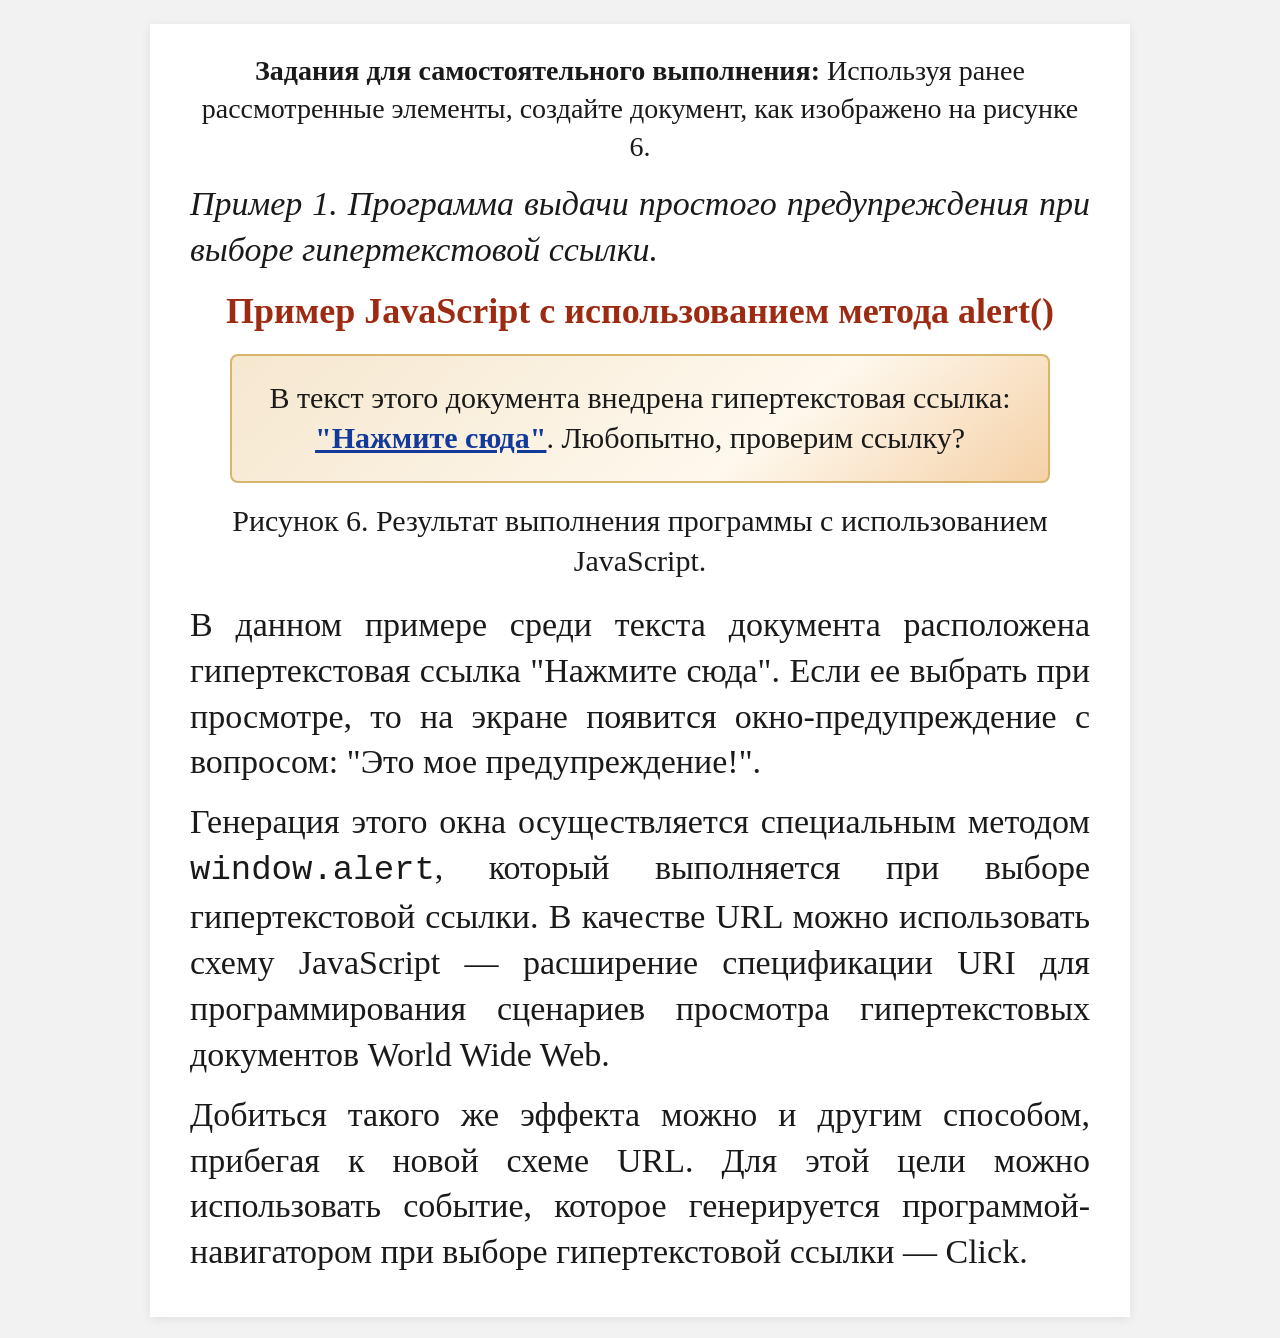
==== index.html @ 8ede93d5 "Добавить HTML-пример с ссылкой и alert()" ====
<!doctype html>
<html lang="ru">
<head>
  <meta charset="UTF-8" />
  <meta name="viewport" content="width=device-width, initial-scale=1.0" />
  <title>Пример JavaScript c alert()</title>
  <style>
    body {
      margin: 0;
      font-family: "Times New Roman", serif;
      background: #f2f2f2;
      color: #1a1a1a;
      line-height: 1.35;
    }

    .page {
      max-width: 900px;
      margin: 24px auto;
      background: #fff;
      padding: 28px 40px;
      box-shadow: 0 2px 10px rgba(0, 0, 0, 0.08);
    }

    h1 {
      margin: 0 0 18px;
      font-size: 36px;
      font-weight: 700;
      text-align: center;
      color: #9d2b12;
    }

    .lead {
      margin: 0 0 16px;
      font-size: 28px;
      text-align: center;
    }

    .example-title {
      margin: 0 0 14px;
      font-size: 34px;
      font-style: italic;
    }

    .demo {
      margin: 12px auto 18px;
      padding: 22px;
      border: 2px solid #d7b56a;
      border-radius: 8px;
      background: linear-gradient(140deg, #f6e7cf, #fef8ed 65%, #f5d1a7);
      font-size: 30px;
      text-align: center;
    }

    .demo a {
      color: #113a9a;
      font-weight: 700;
      text-decoration: underline;
    }

    figcaption {
      margin: 8px 0 20px;
      text-align: center;
      font-size: 30px;
    }

    p {
      font-size: 34px;
      margin: 0 0 14px;
      text-align: justify;
    }

    @media (max-width: 900px) {
      .page {
        padding: 18px;
      }

      h1,
      .lead,
      .example-title,
      figcaption,
      p,
      .demo {
        font-size: clamp(18px, 3.8vw, 30px);
      }
    }
  </style>
</head>
<body>
  <main class="page">
    <p class="lead"><strong>Задания для самостоятельного выполнения:</strong> Используя ранее рассмотренные элементы, создайте документ, как изображено на рисунке 6.</p>

    <p class="example-title">Пример 1. Программа выдачи простого предупреждения при выборе гипертекстовой ссылки.</p>

    <h1>Пример JavaScript c использованием метода alert()</h1>

    <figure>
      <div class="demo">
        В текст этого документа внедрена гипертекстовая ссылка:
        <a href="#" onclick="alert('Это мое предупреждение!'); return false;">"Нажмите сюда"</a>.
        Любопытно, проверим ссылку?
      </div>
      <figcaption>Рисунок 6. Результат выполнения программы с использованием JavaScript.</figcaption>
    </figure>

    <p>В данном примере среди текста документа расположена гипертекстовая ссылка "Нажмите сюда". Если ее выбрать при просмотре, то на экране появится окно-предупреждение с вопросом: "Это мое предупреждение!".</p>

    <p>Генерация этого окна осуществляется специальным методом <code>window.alert</code>, который выполняется при выборе гипертекстовой ссылки. В качестве URL можно использовать схему JavaScript — расширение спецификации URI для программирования сценариев просмотра гипертекстовых документов World Wide Web.</p>

    <p>Добиться такого же эффекта можно и другим способом, прибегая к новой схеме URL. Для этой цели можно использовать событие, которое генерируется программой-навигатором при выборе гипертекстовой ссылки — Click.</p>
  </main>
</body>
</html>
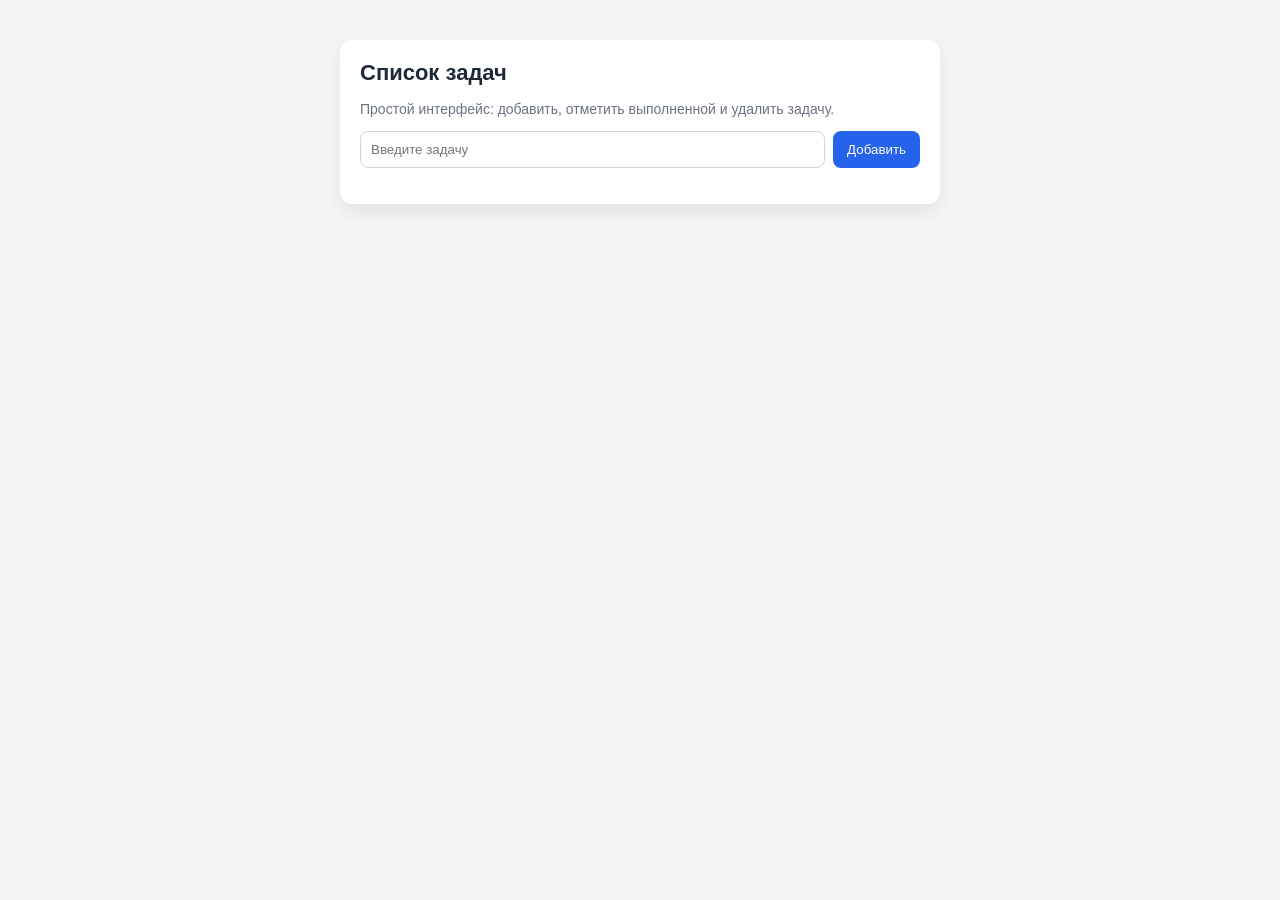
==== commit 8c0d69bb: "Add simple todo web interface" ====
--- a/index.html
+++ b/index.html
@@ -1,112 +1,164 @@
 <!doctype html>
 <html lang="ru">
-<head>
-  <meta charset="UTF-8" />
-  <meta name="viewport" content="width=device-width, initial-scale=1.0" />
-  <title>Пример JavaScript c alert()</title>
-  <style>
-    body {
-      margin: 0;
-      font-family: "Times New Roman", serif;
-      background: #f2f2f2;
-      color: #1a1a1a;
-      line-height: 1.35;
-    }
+  <head>
+    <meta charset="UTF-8" />
+    <meta name="viewport" content="width=device-width, initial-scale=1.0" />
+    <title>Простые задачи</title>
+    <style>
+      :root {
+        color-scheme: light;
+        font-family: Inter, Arial, sans-serif;
+      }
+      body {
+        margin: 0;
+        background: #f5f5f5;
+        color: #1f2937;
+      }
+      .app {
+        max-width: 560px;
+        margin: 40px auto;
+        background: #fff;
+        border-radius: 12px;
+        box-shadow: 0 8px 20px rgba(0, 0, 0, 0.08);
+        padding: 20px;
+      }
+      h1 {
+        margin-top: 0;
+        font-size: 22px;
+      }
+      .controls {
+        display: flex;
+        gap: 8px;
+      }
+      input {
+        flex: 1;
+        padding: 10px;
+        border: 1px solid #d1d5db;
+        border-radius: 8px;
+      }
+      button {
+        border: none;
+        border-radius: 8px;
+        padding: 10px 14px;
+        cursor: pointer;
+      }
+      .add {
+        background: #2563eb;
+        color: #fff;
+      }
+      ul {
+        list-style: none;
+        margin: 16px 0 0;
+        padding: 0;
+      }
+      li {
+        display: flex;
+        align-items: center;
+        justify-content: space-between;
+        gap: 10px;
+        padding: 10px;
+        border: 1px solid #e5e7eb;
+        border-radius: 8px;
+        margin-bottom: 8px;
+      }
+      .task {
+        display: flex;
+        align-items: center;
+        gap: 8px;
+      }
+      .done {
+        text-decoration: line-through;
+        color: #6b7280;
+      }
+      .delete {
+        background: #ef4444;
+        color: white;
+      }
+      .hint {
+        font-size: 14px;
+        color: #6b7280;
+      }
+    </style>
+  </head>
+  <body>
+    <main class="app">
+      <h1>Список задач</h1>
+      <p class="hint">Простой интерфейс: добавить, отметить выполненной и удалить задачу.</p>
+      <div class="controls">
+        <input id="taskInput" type="text" placeholder="Введите задачу" />
+        <button id="addBtn" class="add">Добавить</button>
+      </div>
+      <ul id="taskList"></ul>
+    </main>
 
-    .page {
-      max-width: 900px;
-      margin: 24px auto;
-      background: #fff;
-      padding: 28px 40px;
-      box-shadow: 0 2px 10px rgba(0, 0, 0, 0.08);
-    }
+    <script>
+      const input = document.getElementById('taskInput');
+      const addBtn = document.getElementById('addBtn');
+      const list = document.getElementById('taskList');
 
-    h1 {
-      margin: 0 0 18px;
-      font-size: 36px;
-      font-weight: 700;
-      text-align: center;
-      color: #9d2b12;
-    }
-
-    .lead {
-      margin: 0 0 16px;
-      font-size: 28px;
-      text-align: center;
-    }
-
-    .example-title {
-      margin: 0 0 14px;
-      font-size: 34px;
-      font-style: italic;
-    }
-
-    .demo {
-      margin: 12px auto 18px;
-      padding: 22px;
-      border: 2px solid #d7b56a;
-      border-radius: 8px;
-      background: linear-gradient(140deg, #f6e7cf, #fef8ed 65%, #f5d1a7);
-      font-size: 30px;
-      text-align: center;
-    }
-
-    .demo a {
-      color: #113a9a;
-      font-weight: 700;
-      text-decoration: underline;
-    }
-
-    figcaption {
-      margin: 8px 0 20px;
-      text-align: center;
-      font-size: 30px;
-    }
-
-    p {
-      font-size: 34px;
-      margin: 0 0 14px;
-      text-align: justify;
-    }
-
-    @media (max-width: 900px) {
-      .page {
-        padding: 18px;
+      function getTasks() {
+        return JSON.parse(localStorage.getItem('tasks') || '[]');
       }
 
-      h1,
-      .lead,
-      .example-title,
-      figcaption,
-      p,
-      .demo {
-        font-size: clamp(18px, 3.8vw, 30px);
+      function saveTasks(tasks) {
+        localStorage.setItem('tasks', JSON.stringify(tasks));
       }
-    }
-  </style>
-</head>
-<body>
-  <main class="page">
-    <p class="lead"><strong>Задания для самостоятельного выполнения:</strong> Используя ранее рассмотренные элементы, создайте документ, как изображено на рисунке 6.</p>
 
-    <p class="example-title">Пример 1. Программа выдачи простого предупреждения при выборе гипертекстовой ссылки.</p>
+      function render() {
+        const tasks = getTasks();
+        list.innerHTML = '';
 
-    <h1>Пример JavaScript c использованием метода alert()</h1>
+        tasks.forEach((task, index) => {
+          const li = document.createElement('li');
 
-    <figure>
-      <div class="demo">
-        В текст этого документа внедрена гипертекстовая ссылка:
-        <a href="#" onclick="alert('Это мое предупреждение!'); return false;">"Нажмите сюда"</a>.
-        Любопытно, проверим ссылку?
-      </div>
-      <figcaption>Рисунок 6. Результат выполнения программы с использованием JavaScript.</figcaption>
-    </figure>
+          const taskWrap = document.createElement('div');
+          taskWrap.className = 'task';
 
-    <p>В данном примере среди текста документа расположена гипертекстовая ссылка "Нажмите сюда". Если ее выбрать при просмотре, то на экране появится окно-предупреждение с вопросом: "Это мое предупреждение!".</p>
+          const checkbox = document.createElement('input');
+          checkbox.type = 'checkbox';
+          checkbox.checked = task.done;
+          checkbox.addEventListener('change', () => {
+            tasks[index].done = checkbox.checked;
+            saveTasks(tasks);
+            render();
+          });
 
-    <p>Генерация этого окна осуществляется специальным методом <code>window.alert</code>, который выполняется при выборе гипертекстовой ссылки. В качестве URL можно использовать схему JavaScript — расширение спецификации URI для программирования сценариев просмотра гипертекстовых документов World Wide Web.</p>
+          const text = document.createElement('span');
+          text.textContent = task.text;
+          if (task.done) text.classList.add('done');
 
-    <p>Добиться такого же эффекта можно и другим способом, прибегая к новой схеме URL. Для этой цели можно использовать событие, которое генерируется программой-навигатором при выборе гипертекстовой ссылки — Click.</p>
-  </main>
-</body>
+          taskWrap.append(checkbox, text);
+
+          const del = document.createElement('button');
+          del.textContent = 'Удалить';
+          del.className = 'delete';
+          del.addEventListener('click', () => {
+            tasks.splice(index, 1);
+            saveTasks(tasks);
+            render();
+          });
+
+          li.append(taskWrap, del);
+          list.append(li);
+        });
+      }
+
+      function addTask() {
+        const value = input.value.trim();
+        if (!value) return;
+        const tasks = getTasks();
+        tasks.push({ text: value, done: false });
+        saveTasks(tasks);
+        input.value = '';
+        render();
+      }
+
+      addBtn.addEventListener('click', addTask);
+      input.addEventListener('keydown', (event) => {
+        if (event.key === 'Enter') addTask();
+      });
+
+      render();
+    </script>
+  </body>
 </html>
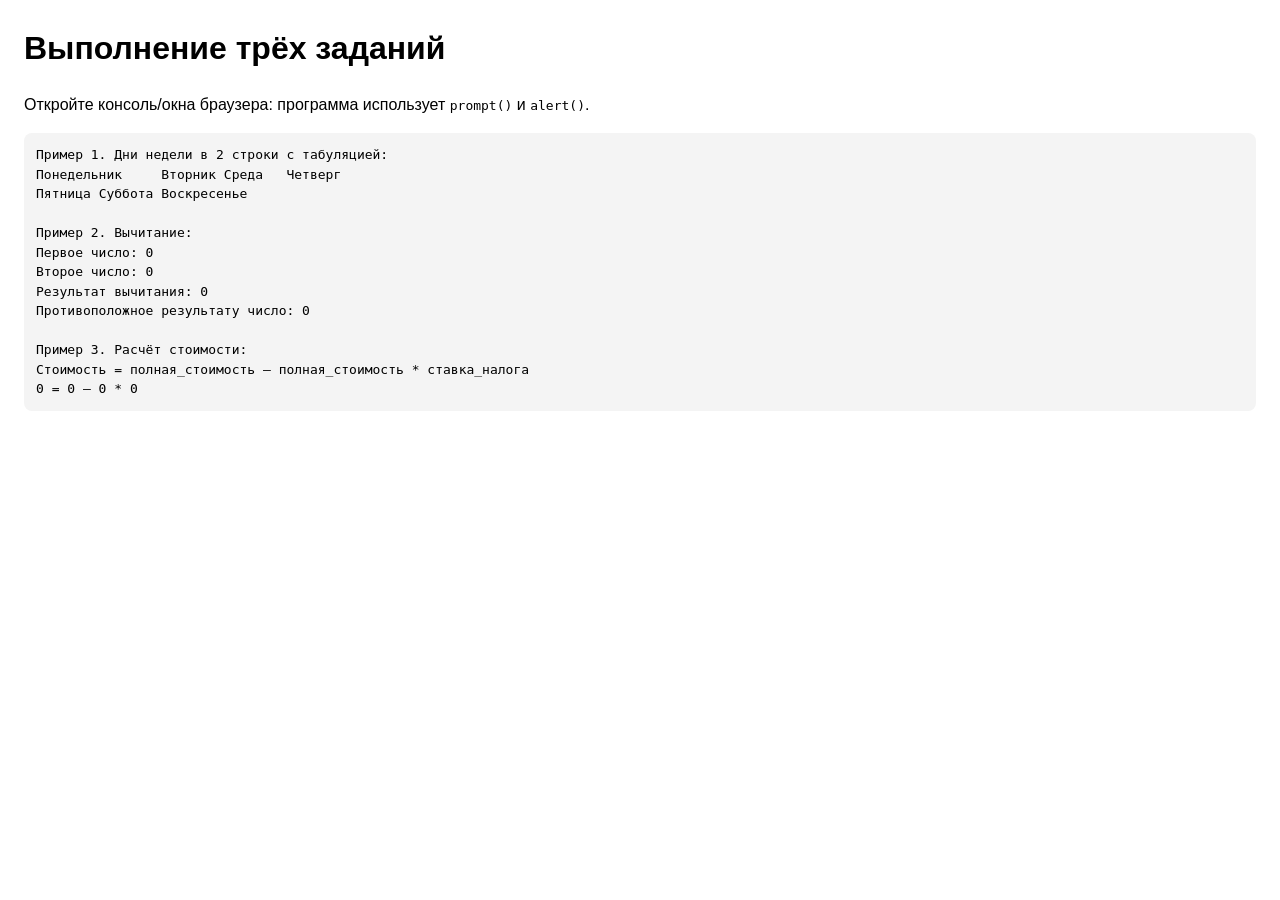
==== commit 811d2030: "Add HTML solutions for three prompt-based exercises" ====
--- a/index.html
+++ b/index.html
@@ -1,164 +1,71 @@
 <!doctype html>
 <html lang="ru">
-  <head>
-    <meta charset="UTF-8" />
-    <meta name="viewport" content="width=device-width, initial-scale=1.0" />
-    <title>Простые задачи</title>
-    <style>
-      :root {
-        color-scheme: light;
-        font-family: Inter, Arial, sans-serif;
-      }
-      body {
-        margin: 0;
-        background: #f5f5f5;
-        color: #1f2937;
-      }
-      .app {
-        max-width: 560px;
-        margin: 40px auto;
-        background: #fff;
-        border-radius: 12px;
-        box-shadow: 0 8px 20px rgba(0, 0, 0, 0.08);
-        padding: 20px;
-      }
-      h1 {
-        margin-top: 0;
-        font-size: 22px;
-      }
-      .controls {
-        display: flex;
-        gap: 8px;
-      }
-      input {
-        flex: 1;
-        padding: 10px;
-        border: 1px solid #d1d5db;
-        border-radius: 8px;
-      }
-      button {
-        border: none;
-        border-radius: 8px;
-        padding: 10px 14px;
-        cursor: pointer;
-      }
-      .add {
-        background: #2563eb;
-        color: #fff;
-      }
-      ul {
-        list-style: none;
-        margin: 16px 0 0;
-        padding: 0;
-      }
-      li {
-        display: flex;
-        align-items: center;
-        justify-content: space-between;
-        gap: 10px;
-        padding: 10px;
-        border: 1px solid #e5e7eb;
-        border-radius: 8px;
-        margin-bottom: 8px;
-      }
-      .task {
-        display: flex;
-        align-items: center;
-        gap: 8px;
-      }
-      .done {
-        text-decoration: line-through;
-        color: #6b7280;
-      }
-      .delete {
-        background: #ef4444;
-        color: white;
-      }
-      .hint {
-        font-size: 14px;
-        color: #6b7280;
-      }
-    </style>
-  </head>
-  <body>
-    <main class="app">
-      <h1>Список задач</h1>
-      <p class="hint">Простой интерфейс: добавить, отметить выполненной и удалить задачу.</p>
-      <div class="controls">
-        <input id="taskInput" type="text" placeholder="Введите задачу" />
-        <button id="addBtn" class="add">Добавить</button>
-      </div>
-      <ul id="taskList"></ul>
-    </main>
+<head>
+  <meta charset="UTF-8" />
+  <meta name="viewport" content="width=device-width, initial-scale=1.0" />
+  <title>Задания с prompt()</title>
+  <style>
+    body {
+      font-family: Arial, sans-serif;
+      line-height: 1.5;
+      margin: 24px;
+    }
+    pre {
+      background: #f4f4f4;
+      padding: 12px;
+      border-radius: 8px;
+      white-space: pre-wrap;
+    }
+  </style>
+</head>
+<body>
+  <h1>Выполнение трёх заданий</h1>
+  <p>Откройте консоль/окна браузера: программа использует <code>prompt()</code> и <code>alert()</code>.</p>
+  <pre id="output"></pre>
 
-    <script>
-      const input = document.getElementById('taskInput');
-      const addBtn = document.getElementById('addBtn');
-      const list = document.getElementById('taskList');
+  <script>
+    const output = document.getElementById('output');
+    const lines = [];
 
-      function getTasks() {
-        return JSON.parse(localStorage.getItem('tasks') || '[]');
-      }
+    // Пример 1
+    const weekDays = ['Понедельник', 'Вторник', 'Среда', 'Четверг', 'Пятница', 'Суббота', 'Воскресенье'];
+    const firstRow = `${weekDays[0]}\t${weekDays[1]}\t${weekDays[2]}\t${weekDays[3]}`;
+    const secondRow = `${weekDays[4]}\t${weekDays[5]}\t${weekDays[6]}`;
 
-      function saveTasks(tasks) {
-        localStorage.setItem('tasks', JSON.stringify(tasks));
-      }
+    lines.push('Пример 1. Дни недели в 2 строки с табуляцией:');
+    lines.push(firstRow);
+    lines.push(secondRow);
+    lines.push('');
 
-      function render() {
-        const tasks = getTasks();
-        list.innerHTML = '';
+    // Пример 2
+    const firstNumber = Number(prompt('Пример 2. Введите первое число для вычитания:'));
+    const secondNumber = Number(prompt('Пример 2. Введите второе число для вычитания:'));
 
-        tasks.forEach((task, index) => {
-          const li = document.createElement('li');
+    const subtraction = firstNumber - secondNumber;
+    const opposite = -subtraction;
 
-          const taskWrap = document.createElement('div');
-          taskWrap.className = 'task';
+    alert(`Результат вычитания: ${subtraction}\nПротивоположное число: ${opposite}`);
 
-          const checkbox = document.createElement('input');
-          checkbox.type = 'checkbox';
-          checkbox.checked = task.done;
-          checkbox.addEventListener('change', () => {
-            tasks[index].done = checkbox.checked;
-            saveTasks(tasks);
-            render();
-          });
+    lines.push('Пример 2. Вычитание:');
+    lines.push(`Первое число: ${firstNumber}`);
+    lines.push(`Второе число: ${secondNumber}`);
+    lines.push(`Результат вычитания: ${subtraction}`);
+    lines.push(`Противоположное результату число: ${opposite}`);
+    lines.push('');
 
-          const text = document.createElement('span');
-          text.textContent = task.text;
-          if (task.done) text.classList.add('done');
+    // Пример 3
+    const fullCost = Number(prompt('Пример 3. Введите полную стоимость:'));
+    const taxRate = Number(prompt('Пример 3. Введите ставку налога (например, 0.1 для 10%):'));
+    const cost = fullCost - fullCost * taxRate;
 
-          taskWrap.append(checkbox, text);
+    alert(`Стоимость = полная_стоимость – полная_стоимость * ставка_налога\n${cost} = ${fullCost} – ${fullCost} * ${taxRate}`);
 
-          const del = document.createElement('button');
-          del.textContent = 'Удалить';
-          del.className = 'delete';
-          del.addEventListener('click', () => {
-            tasks.splice(index, 1);
-            saveTasks(tasks);
-            render();
-          });
+    lines.push('Пример 3. Расчёт стоимости:');
+    lines.push(`Стоимость = полная_стоимость – полная_стоимость * ставка_налога`);
+    lines.push(`${cost} = ${fullCost} – ${fullCost} * ${taxRate}`);
 
-          li.append(taskWrap, del);
-          list.append(li);
-        });
-      }
-
-      function addTask() {
-        const value = input.value.trim();
-        if (!value) return;
-        const tasks = getTasks();
-        tasks.push({ text: value, done: false });
-        saveTasks(tasks);
-        input.value = '';
-        render();
-      }
-
-      addBtn.addEventListener('click', addTask);
-      input.addEventListener('keydown', (event) => {
-        if (event.key === 'Enter') addTask();
-      });
-
-      render();
-    </script>
-  </body>
+    output.textContent = lines.join('\n');
+    console.log(lines.join('\n'));
+  </script>
+</body>
 </html>
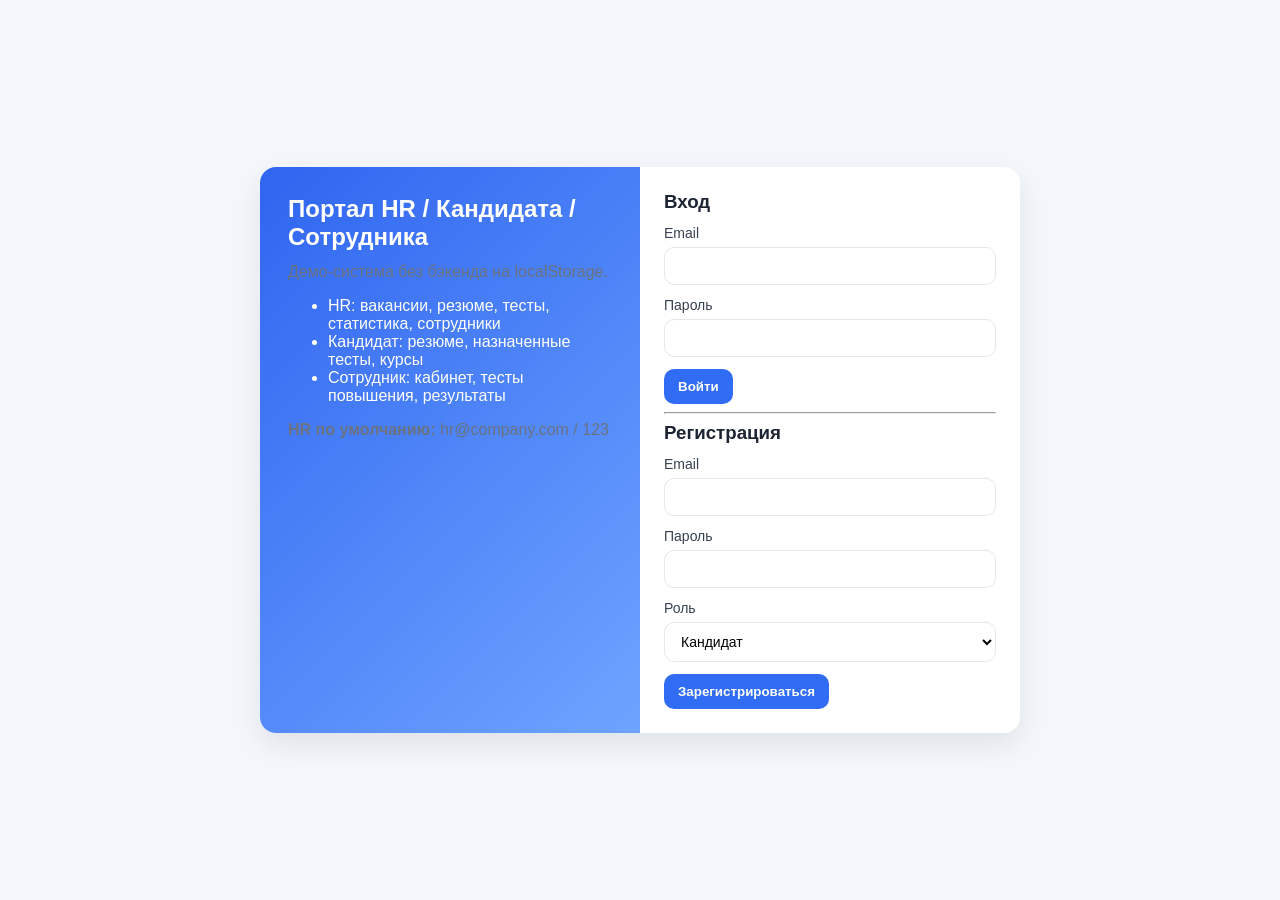
==== commit 0920a37e: "Implement localStorage-based HR candidate employee portal" ====
--- a/index.html
+++ b/index.html
@@ -3,69 +3,1002 @@
 <head>
   <meta charset="UTF-8" />
   <meta name="viewport" content="width=device-width, initial-scale=1.0" />
-  <title>Задания с prompt()</title>
+  <title>HR Portal</title>
   <style>
+    :root {
+      --bg: #f3f6fb;
+      --card: #ffffff;
+      --primary: #316cf4;
+      --primary-dark: #1f52c2;
+      --text: #1d2433;
+      --muted: #6b7280;
+      --danger: #d92d20;
+      --success: #16a34a;
+      --border: #e5e7eb;
+    }
+
+    * { box-sizing: border-box; }
     body {
-      font-family: Arial, sans-serif;
-      line-height: 1.5;
-      margin: 24px;
-    }
-    pre {
-      background: #f4f4f4;
-      padding: 12px;
-      border-radius: 8px;
-      white-space: pre-wrap;
+      margin: 0;
+      font-family: Inter, Arial, sans-serif;
+      color: var(--text);
+      background: var(--bg);
+    }
+
+    .container { width: min(1200px, 94%); margin: 0 auto; }
+    .hidden { display: none !important; }
+
+    .auth-wrap { min-height: 100vh; display: flex; align-items: center; justify-content: center; padding: 24px; }
+    .auth-card {
+      width: min(760px, 100%);
+      background: var(--card);
+      border-radius: 16px;
+      box-shadow: 0 12px 28px rgba(0,0,0,.08);
+      overflow: hidden;
+      display: grid;
+      grid-template-columns: 1fr 1fr;
+    }
+
+    .auth-info { background: linear-gradient(135deg, #2f65f0, #6ea4ff); color: #fff; padding: 28px; }
+    .auth-info h2 { margin-top: 0; }
+    .auth-pane { padding: 24px; }
+
+    h1,h2,h3 { margin: 0 0 12px; }
+    p { margin: 0 0 12px; color: var(--muted); }
+
+    .form-group { margin-bottom: 12px; }
+    label { display: block; margin-bottom: 6px; font-size: 14px; color: #374151; }
+    input, textarea, select {
+      width: 100%;
+      border: 1px solid var(--border);
+      border-radius: 10px;
+      padding: 10px 12px;
+      font-size: 14px;
+      background: #fff;
+    }
+    textarea { min-height: 90px; resize: vertical; }
+
+    button {
+      border: 0;
+      border-radius: 10px;
+      background: var(--primary);
+      color: #fff;
+      padding: 10px 14px;
+      font-weight: 600;
+      cursor: pointer;
+    }
+    button:hover { background: var(--primary-dark); }
+    .btn-outline { background: #fff; color: var(--primary); border: 1px solid var(--primary); }
+    .btn-danger { background: var(--danger); }
+    .btn-success { background: var(--success); }
+
+    .tabs { display: flex; flex-wrap: wrap; gap: 8px; margin: 16px 0; }
+    .tab-btn { background: #fff; color: var(--text); border: 1px solid var(--border); }
+    .tab-btn.active { background: var(--primary); color: #fff; border-color: var(--primary); }
+
+    .dashboard { min-height: 100vh; padding: 18px 0 28px; }
+    .topbar {
+      background: var(--card);
+      border-radius: 14px;
+      padding: 14px;
+      display: flex;
+      align-items: center;
+      justify-content: space-between;
+      gap: 12px;
+      box-shadow: 0 2px 8px rgba(0,0,0,.06);
+    }
+
+    .grid { display: grid; gap: 12px; }
+    .grid-2 { grid-template-columns: repeat(2, minmax(0, 1fr)); }
+    .grid-3 { grid-template-columns: repeat(3, minmax(0, 1fr)); }
+    .card {
+      background: var(--card);
+      border-radius: 12px;
+      padding: 14px;
+      border: 1px solid var(--border);
+    }
+
+    table { width: 100%; border-collapse: collapse; }
+    th, td { text-align: left; padding: 10px; border-bottom: 1px solid var(--border); font-size: 14px; }
+    th { font-size: 13px; color: #374151; }
+
+    .actions { display: flex; gap: 8px; flex-wrap: wrap; }
+
+    .modal {
+      position: fixed;
+      inset: 0;
+      background: rgba(0,0,0,.5);
+      display: none;
+      align-items: center;
+      justify-content: center;
+      padding: 16px;
+      z-index: 10;
+    }
+    .modal.open { display: flex; }
+    .modal-box {
+      width: min(760px, 100%);
+      max-height: 92vh;
+      overflow: auto;
+      background: #fff;
+      border-radius: 14px;
+      padding: 18px;
+    }
+
+    .muted { color: var(--muted); font-size: 13px; }
+    .status-pill {
+      display: inline-block;
+      padding: 4px 8px;
+      border-radius: 999px;
+      font-size: 12px;
+      background: #eef2ff;
+      color: #3730a3;
+    }
+
+    .question-item { border: 1px dashed var(--border); border-radius: 10px; padding: 10px; margin-bottom: 8px; }
+
+    @media (max-width: 900px) {
+      .auth-card { grid-template-columns: 1fr; }
+      .grid-2, .grid-3 { grid-template-columns: 1fr; }
+      .topbar { flex-direction: column; align-items: flex-start; }
     }
   </style>
 </head>
 <body>
-  <h1>Выполнение трёх заданий</h1>
-  <p>Откройте консоль/окна браузера: программа использует <code>prompt()</code> и <code>alert()</code>.</p>
-  <pre id="output"></pre>
+  <section id="authSection" class="auth-wrap">
+    <div class="auth-card">
+      <div class="auth-info">
+        <h2>Портал HR / Кандидата / Сотрудника</h2>
+        <p>Демо-система без бэкенда на localStorage.</p>
+        <ul>
+          <li>HR: вакансии, резюме, тесты, статистика, сотрудники</li>
+          <li>Кандидат: резюме, назначенные тесты, курсы</li>
+          <li>Сотрудник: кабинет, тесты повышения, результаты</li>
+        </ul>
+        <p><strong>HR по умолчанию:</strong> hr@company.com / 123</p>
+      </div>
+      <div class="auth-pane">
+        <h3>Вход</h3>
+        <form id="loginForm">
+          <div class="form-group">
+            <label>Email</label>
+            <input type="email" id="loginEmail" required />
+          </div>
+          <div class="form-group">
+            <label>Пароль</label>
+            <input type="password" id="loginPassword" required />
+          </div>
+          <button type="submit">Войти</button>
+        </form>
+
+        <hr />
+
+        <h3>Регистрация</h3>
+        <form id="registerForm">
+          <div class="form-group">
+            <label>Email</label>
+            <input type="email" id="regEmail" required />
+          </div>
+          <div class="form-group">
+            <label>Пароль</label>
+            <input type="password" id="regPassword" required minlength="3" />
+          </div>
+          <div class="form-group">
+            <label>Роль</label>
+            <select id="regRole" required>
+              <option value="candidate">Кандидат</option>
+              <option value="employee">Сотрудник</option>
+            </select>
+          </div>
+          <button type="submit">Зарегистрироваться</button>
+        </form>
+      </div>
+    </div>
+  </section>
+
+  <section id="dashboardSection" class="dashboard hidden">
+    <div class="container">
+      <div class="topbar">
+        <div>
+          <h2 id="welcomeTitle"></h2>
+          <p id="welcomeSub"></p>
+        </div>
+        <button id="logoutBtn" class="btn-danger">Выход</button>
+      </div>
+
+      <div id="tabsContainer" class="tabs"></div>
+      <div id="tabContent"></div>
+    </div>
+  </section>
+
+  <div class="modal" id="mainModal">
+    <div class="modal-box">
+      <div class="actions" style="justify-content: space-between;">
+        <h3 id="modalTitle">Модальное окно</h3>
+        <button class="btn-outline" onclick="closeModal()">Закрыть</button>
+      </div>
+      <div id="modalBody"></div>
+    </div>
+  </div>
 
   <script>
-    const output = document.getElementById('output');
-    const lines = [];
-
-    // Пример 1
-    const weekDays = ['Понедельник', 'Вторник', 'Среда', 'Четверг', 'Пятница', 'Суббота', 'Воскресенье'];
-    const firstRow = `${weekDays[0]}\t${weekDays[1]}\t${weekDays[2]}\t${weekDays[3]}`;
-    const secondRow = `${weekDays[4]}\t${weekDays[5]}\t${weekDays[6]}`;
-
-    lines.push('Пример 1. Дни недели в 2 строки с табуляцией:');
-    lines.push(firstRow);
-    lines.push(secondRow);
-    lines.push('');
-
-    // Пример 2
-    const firstNumber = Number(prompt('Пример 2. Введите первое число для вычитания:'));
-    const secondNumber = Number(prompt('Пример 2. Введите второе число для вычитания:'));
-
-    const subtraction = firstNumber - secondNumber;
-    const opposite = -subtraction;
-
-    alert(`Результат вычитания: ${subtraction}\nПротивоположное число: ${opposite}`);
-
-    lines.push('Пример 2. Вычитание:');
-    lines.push(`Первое число: ${firstNumber}`);
-    lines.push(`Второе число: ${secondNumber}`);
-    lines.push(`Результат вычитания: ${subtraction}`);
-    lines.push(`Противоположное результату число: ${opposite}`);
-    lines.push('');
-
-    // Пример 3
-    const fullCost = Number(prompt('Пример 3. Введите полную стоимость:'));
-    const taxRate = Number(prompt('Пример 3. Введите ставку налога (например, 0.1 для 10%):'));
-    const cost = fullCost - fullCost * taxRate;
-
-    alert(`Стоимость = полная_стоимость – полная_стоимость * ставка_налога\n${cost} = ${fullCost} – ${fullCost} * ${taxRate}`);
-
-    lines.push('Пример 3. Расчёт стоимости:');
-    lines.push(`Стоимость = полная_стоимость – полная_стоимость * ставка_налога`);
-    lines.push(`${cost} = ${fullCost} – ${fullCost} * ${taxRate}`);
-
-    output.textContent = lines.join('\n');
-    console.log(lines.join('\n'));
+    const KEYS = {
+      users: 'users',
+      candidates: 'candidates',
+      employees: 'employees',
+      vacancies: 'vacancies',
+      tests: 'tests',
+      testResults: 'testResults',
+      currentUser: 'currentUser'
+    };
+
+    const CANDIDATE_STATUSES = ['Не принят', 'В рассмотрении', 'Отправлен на собеседование', 'Проходит обучение', 'Принят на работу'];
+
+    const state = { activeTab: 0 };
+
+    const uid = () => Date.now() + Math.floor(Math.random() * 10000);
+    const getData = (key) => JSON.parse(localStorage.getItem(key) || '[]');
+    const setData = (key, value) => localStorage.setItem(key, JSON.stringify(value));
+    const getCurrentUser = () => JSON.parse(localStorage.getItem(KEYS.currentUser) || 'null');
+    const setCurrentUser = (u) => localStorage.setItem(KEYS.currentUser, JSON.stringify(u));
+    const formatDate = (d) => new Date(d).toLocaleDateString('ru-RU');
+    const escapeHtml = (s = '') => s.replace(/[&<>'"]/g, c => ({ '&':'&amp;','<':'&lt;','>':'&gt;',"'":'&#39;','"':'&quot;' }[c]));
+
+    function initData() {
+      if (!localStorage.getItem(KEYS.users)) {
+        const hrUser = { id: uid(), email: 'hr@company.com', password: '123', role: 'hr' };
+        const candUser = { id: uid(), email: 'candidate@demo.com', password: '123', role: 'candidate' };
+        const empUser = { id: uid(), email: 'employee@demo.com', password: '123', role: 'employee' };
+        setData(KEYS.users, [hrUser, candUser, empUser]);
+
+        setData(KEYS.candidates, [{
+          id: uid(), userId: candUser.id, fullName: 'Иван Иванов', contacts: 'candidate@demo.com, +7 999 111-22-33', desiredPosition: 'Frontend Developer',
+          experience: '1 год стажировки', education: 'Бакалавр ИТ', skills: 'HTML, CSS, JS', status: 'В рассмотрении', assignedTests: []
+        }]);
+
+        setData(KEYS.employees, [{ id: uid(), userId: empUser.id, fullName: 'Петр Петров', position: 'QA Engineer', hireDate: new Date().toISOString() }]);
+
+        setData(KEYS.vacancies, [
+          { id: uid(), title: 'Frontend Developer', description: 'Разработка интерфейсов', requirements: 'JS, CSS, React', salary: '150000', createdAt: new Date().toISOString() },
+          { id: uid(), title: 'HR Manager', description: 'Подбор кандидатов', requirements: 'Коммуникабельность', salary: '120000', createdAt: new Date().toISOString() }
+        ]);
+
+        setData(KEYS.tests, [
+          {
+            id: uid(), title: 'Базовый JS', description: 'Проверка JS для кандидатов', category: 'candidate',
+            questions: [
+              { text: 'Что такое let?', type: 'single', options: ['Ключевое слово объявления переменной', 'Функция', 'Цикл'], correct: 'Ключевое слово объявления переменной' },
+              { text: 'Какие типы данных есть в JS?', type: 'multi', options: ['string', 'number', 'banana'], correct: ['string', 'number'] },
+              { text: 'Ключевое слово для объявления константы?', type: 'text', keyword: 'const' }
+            ]
+          },
+          {
+            id: uid(), title: 'Тест по коммуникации', description: 'Для сотрудников', category: 'employee',
+            questions: [{ text: 'Что важно в командной работе?', type: 'text', keyword: 'коммуника' }]
+          }
+        ]);
+
+        setData(KEYS.testResults, []);
+      }
+    }
+
+    function openModal(title, html) {
+      document.getElementById('modalTitle').textContent = title;
+      document.getElementById('modalBody').innerHTML = html;
+      document.getElementById('mainModal').classList.add('open');
+    }
+    function closeModal() { document.getElementById('mainModal').classList.remove('open'); }
+    window.closeModal = closeModal;
+
+    function login(email, password) {
+      const user = getData(KEYS.users).find(u => u.email === email && u.password === password);
+      if (!user) return alert('Неверные email/пароль');
+      setCurrentUser(user);
+      state.activeTab = 0;
+      renderApp();
+    }
+
+    function register(email, password, role) {
+      if (!/^[^\s@]+@[^\s@]+\.[^\s@]+$/.test(email)) return alert('Некорректный email');
+      const users = getData(KEYS.users);
+      if (users.some(u => u.email === email)) return alert('Пользователь уже существует');
+      const newUser = { id: uid(), email, password, role };
+      users.push(newUser);
+      setData(KEYS.users, users);
+
+      if (role === 'candidate') {
+        const candidates = getData(KEYS.candidates);
+        candidates.push({ id: uid(), userId: newUser.id, fullName: '', contacts: '', desiredPosition: '', experience: '', education: '', skills: '', status: 'Не принят', assignedTests: [] });
+        setData(KEYS.candidates, candidates);
+      }
+      if (role === 'employee') {
+        const employees = getData(KEYS.employees);
+        employees.push({ id: uid(), userId: newUser.id, fullName: '', position: 'Не указана', hireDate: new Date().toISOString() });
+        setData(KEYS.employees, employees);
+      }
+
+      alert('Регистрация успешна, теперь выполните вход');
+      document.getElementById('registerForm').reset();
+    }
+
+    function logout() {
+      localStorage.removeItem(KEYS.currentUser);
+      renderApp();
+    }
+
+    function getTabsByRole(role) {
+      if (role === 'hr') return ['Вакансии', 'Резюме', 'Статистика', 'Тесты', 'Сотрудники', 'Настройки'];
+      if (role === 'candidate') return ['Моё резюме', 'Тестирование', 'О компании', 'Курсы'];
+      return ['Личный кабинет', 'Тесты', 'Результаты'];
+    }
+
+    function renderApp() {
+      const user = getCurrentUser();
+      const auth = document.getElementById('authSection');
+      const dash = document.getElementById('dashboardSection');
+      if (!user) {
+        auth.classList.remove('hidden');
+        dash.classList.add('hidden');
+        return;
+      }
+
+      auth.classList.add('hidden');
+      dash.classList.remove('hidden');
+
+      document.getElementById('welcomeTitle').textContent = `Пользователь: ${user.email}`;
+      document.getElementById('welcomeSub').textContent = `Роль: ${user.role}`;
+
+      const tabs = getTabsByRole(user.role);
+      const tabsContainer = document.getElementById('tabsContainer');
+      tabsContainer.innerHTML = tabs.map((t, i) => `<button class="tab-btn ${i===state.activeTab?'active':''}" onclick="switchTab(${i})">${t}</button>`).join('');
+
+      renderTab(user.role, state.activeTab);
+    }
+
+    function switchTab(idx) { state.activeTab = idx; renderApp(); }
+    window.switchTab = switchTab;
+
+    function renderTab(role, tabIndex) {
+      const container = document.getElementById('tabContent');
+      if (role === 'hr') return renderHrTab(container, tabIndex);
+      if (role === 'candidate') return renderCandidateTab(container, tabIndex);
+      return renderEmployeeTab(container, tabIndex);
+    }
+
+    function renderHrTab(container, idx) {
+      switch (idx) {
+        case 0: return renderHrVacancies(container);
+        case 1: return renderHrResumes(container);
+        case 2: return renderHrStats(container);
+        case 3: return renderHrTests(container);
+        case 4: return renderHrEmployees(container);
+        default: return renderHrSettings(container);
+      }
+    }
+
+    function renderHrVacancies(container) {
+      const vacancies = getData(KEYS.vacancies);
+      container.innerHTML = `
+        <div class="card">
+          <div class="actions" style="justify-content: space-between; align-items: center;">
+            <h3>Вакансии</h3>
+            <button onclick="showVacancyModal()">Создать вакансию</button>
+          </div>
+          <div class="grid">
+            ${vacancies.map(v => `
+              <div class="card">
+                <h4>${escapeHtml(v.title)}</h4>
+                <p>${escapeHtml(v.description)}</p>
+                <p class="muted">Требования: ${escapeHtml(v.requirements)} | Зарплата: ${escapeHtml(v.salary)} | ${formatDate(v.createdAt)}</p>
+                <div class="actions">
+                  <button class="btn-outline" onclick="showVacancyModal(${v.id})">Редактировать</button>
+                  <button class="btn-danger" onclick="deleteVacancy(${v.id})">Удалить</button>
+                  <button class="btn-success" onclick="alert('Имитация публикации на hh.ru')">Опубликовать на hh.ru</button>
+                </div>
+              </div>
+            `).join('') || '<p>Нет вакансий</p>'}
+          </div>
+        </div>
+      `;
+    }
+
+    function showVacancyModal(id) {
+      const vacancies = getData(KEYS.vacancies);
+      const v = vacancies.find(x => x.id === id) || { title:'', description:'', requirements:'', salary:'' };
+      openModal(id ? 'Редактирование вакансии' : 'Создание вакансии', `
+        <form onsubmit="saveVacancy(event, ${id || 'null'})">
+          <div class="form-group"><label>Название</label><input name="title" value="${escapeHtml(v.title)}" required /></div>
+          <div class="form-group"><label>Описание</label><textarea name="description" required>${escapeHtml(v.description)}</textarea></div>
+          <div class="form-group"><label>Требования</label><textarea name="requirements" required>${escapeHtml(v.requirements)}</textarea></div>
+          <div class="form-group"><label>Зарплата</label><input name="salary" value="${escapeHtml(v.salary)}" required /></div>
+          <button type="submit">Сохранить</button>
+        </form>
+      `);
+    }
+    window.showVacancyModal = showVacancyModal;
+
+    function saveVacancy(e, id) {
+      e.preventDefault();
+      const fd = new FormData(e.target);
+      const data = Object.fromEntries(fd.entries());
+      if (Object.values(data).some(v => !String(v).trim())) return alert('Заполните все поля');
+      const vacancies = getData(KEYS.vacancies);
+      if (id) {
+        const i = vacancies.findIndex(v => v.id === id);
+        vacancies[i] = { ...vacancies[i], ...data };
+      } else {
+        vacancies.push({ id: uid(), ...data, createdAt: new Date().toISOString() });
+      }
+      setData(KEYS.vacancies, vacancies);
+      closeModal(); renderApp();
+    }
+    window.saveVacancy = saveVacancy;
+
+    function deleteVacancy(id) {
+      if (!confirm('Удалить вакансию?')) return;
+      setData(KEYS.vacancies, getData(KEYS.vacancies).filter(v => v.id !== id));
+      renderApp();
+    }
+    window.deleteVacancy = deleteVacancy;
+
+    function renderHrResumes(container) {
+      const candidates = getData(KEYS.candidates).filter(c => c.status !== 'Принят на работу' && c.fullName);
+      container.innerHTML = `
+        <div class="card">
+          <h3>Резюме кандидатов</h3>
+          <table>
+            <thead><tr><th>ФИО</th><th>Желаемая должность</th><th>Статус</th><th>Действие</th></tr></thead>
+            <tbody>
+              ${candidates.map(c => `
+                <tr>
+                  <td>${escapeHtml(c.fullName)}</td>
+                  <td>${escapeHtml(c.desiredPosition || '-')}</td>
+                  <td><span class="status-pill">${escapeHtml(c.status)}</span></td>
+                  <td><button class="btn-outline" onclick="openCandidateResume(${c.id})">Открыть</button></td>
+                </tr>
+              `).join('') || '<tr><td colspan="4">Нет резюме</td></tr>'}
+            </tbody>
+          </table>
+        </div>
+      `;
+    }
+
+    function openCandidateResume(candidateId) {
+      const c = getData(KEYS.candidates).find(x => x.id === candidateId);
+      const tests = getData(KEYS.tests).filter(t => t.category === 'candidate');
+      openModal(`Резюме: ${c.fullName}`, `
+        <p><strong>Контакты:</strong> ${escapeHtml(c.contacts)}</p>
+        <p><strong>Желаемая должность:</strong> ${escapeHtml(c.desiredPosition || '-')}</p>
+        <p><strong>Опыт:</strong> ${escapeHtml(c.experience)}</p>
+        <p><strong>Образование:</strong> ${escapeHtml(c.education)}</p>
+        <p><strong>Навыки:</strong> ${escapeHtml(c.skills)}</p>
+
+        <form onsubmit="updateCandidateStatus(event, ${c.id})">
+          <div class="form-group">
+            <label>Статус</label>
+            <select name="status" onchange="toggleAssignTests(this.value)">
+              ${CANDIDATE_STATUSES.map(s => `<option ${s===c.status?'selected':''}>${s}</option>`).join('')}
+            </select>
+          </div>
+          <div id="assignTestsBox" class="form-group ${c.status==='Проходит обучение'?'':'hidden'}">
+            <label>Назначить тесты</label>
+            <select name="assignedTests" multiple size="5">
+              ${tests.map(t => `<option value="${t.id}" ${c.assignedTests?.includes(t.id)?'selected':''}>${escapeHtml(t.title)}</option>`).join('')}
+            </select>
+            <p class="muted">Зажмите Ctrl/Cmd для множественного выбора</p>
+          </div>
+          <button type="submit">Сохранить</button>
+        </form>
+      `);
+    }
+    window.openCandidateResume = openCandidateResume;
+
+    function toggleAssignTests(status) {
+      const box = document.getElementById('assignTestsBox');
+      if (!box) return;
+      box.classList.toggle('hidden', status !== 'Проходит обучение');
+    }
+    window.toggleAssignTests = toggleAssignTests;
+
+    function updateCandidateStatus(e, candidateId) {
+      e.preventDefault();
+      const candidates = getData(KEYS.candidates);
+      const users = getData(KEYS.users);
+      const employees = getData(KEYS.employees);
+      const cIdx = candidates.findIndex(c => c.id === candidateId);
+      const form = e.target;
+      const status = form.status.value;
+
+      const selected = form.assignedTests ? Array.from(form.assignedTests.selectedOptions).map(o => Number(o.value)) : [];
+      candidates[cIdx].status = status;
+      if (status === 'Проходит обучение') candidates[cIdx].assignedTests = selected;
+
+      if (status === 'Принят на работу') {
+        if (!employees.some(emp => emp.userId === candidates[cIdx].userId)) {
+          employees.push({
+            id: uid(),
+            userId: candidates[cIdx].userId,
+            fullName: candidates[cIdx].fullName,
+            position: candidates[cIdx].desiredPosition || 'Сотрудник',
+            hireDate: new Date().toISOString()
+          });
+          const uIdx = users.findIndex(u => u.id === candidates[cIdx].userId);
+          if (uIdx > -1) users[uIdx].role = 'employee';
+          setData(KEYS.users, users);
+          setData(KEYS.employees, employees);
+        }
+      }
+
+      setData(KEYS.candidates, candidates);
+      closeModal(); renderApp();
+    }
+    window.updateCandidateStatus = updateCandidateStatus;
+
+    function renderHrStats(container) {
+      const candidates = getData(KEYS.candidates);
+      const employees = getData(KEYS.employees);
+      const tests = getData(KEYS.tests);
+      const results = getData(KEYS.testResults);
+
+      const byStatus = CANDIDATE_STATUSES.map(s => ({ status: s, count: candidates.filter(c => c.status === s).length }));
+      const candidateIds = candidates.map(c => c.userId);
+      const candidateResults = results.filter(r => candidateIds.includes(r.userId));
+      const avg = candidateResults.length ? (candidateResults.reduce((a,b)=>a+b.score,0)/candidateResults.length).toFixed(1) : 0;
+
+      container.innerHTML = `
+        <div class="grid grid-3">
+          ${byStatus.map(item => `<div class="card"><h4>${item.status}</h4><p style="font-size:24px;font-weight:700;">${item.count}</p></div>`).join('')}
+        </div>
+        <div class="card" style="margin-top:12px;">
+          <h3>Средний балл кандидатов</h3>
+          <p style="font-size:28px;font-weight:700;">${avg}%</p>
+        </div>
+        <div class="card" style="margin-top:12px;">
+          <h3>Сотрудники и число пройденных тестов</h3>
+          <table>
+            <thead><tr><th>ФИО</th><th>Должность</th><th>Тестов пройдено</th></tr></thead>
+            <tbody>
+              ${employees.map(e => `
+                <tr>
+                  <td>${escapeHtml(e.fullName || '-')}</td>
+                  <td>${escapeHtml(e.position || '-')}</td>
+                  <td>${results.filter(r => r.userId === e.userId && tests.some(t => t.id === r.testId && t.category === 'employee')).length}</td>
+                </tr>
+              `).join('') || '<tr><td colspan="3">Нет сотрудников</td></tr>'}
+            </tbody>
+          </table>
+        </div>
+      `;
+    }
+
+    function renderHrTests(container) {
+      const tests = getData(KEYS.tests);
+      container.innerHTML = `
+        <div class="grid grid-2">
+          <div class="card">
+            <h3>Создание теста</h3>
+            <form id="createTestForm" onsubmit="saveTest(event)">
+              <div class="form-group"><label>Название</label><input name="title" required /></div>
+              <div class="form-group"><label>Описание</label><textarea name="description" required></textarea></div>
+              <div class="form-group"><label>Категория</label>
+                <select name="category"><option value="candidate">Кандидаты</option><option value="employee">Сотрудники</option></select>
+              </div>
+              <div id="questionsBuilder"></div>
+              <button type="button" class="btn-outline" onclick="addQuestionBlock()">+ Добавить вопрос</button>
+              <button type="submit">Сохранить тест</button>
+            </form>
+          </div>
+          <div class="card">
+            <h3>Список тестов</h3>
+            ${tests.map(t => `
+              <div class="question-item">
+                <strong>${escapeHtml(t.title)}</strong>
+                <p>${escapeHtml(t.description)}</p>
+                <p class="muted">Категория: ${t.category === 'candidate' ? 'кандидаты' : 'сотрудники'} | Вопросов: ${t.questions.length}</p>
+                <div class="actions">
+                  <button class="btn-outline" onclick="editTest(${t.id})">Редактировать</button>
+                  <button class="btn-danger" onclick="deleteTest(${t.id})">Удалить</button>
+                </div>
+              </div>
+            `).join('') || '<p>Нет тестов</p>'}
+          </div>
+        </div>
+      `;
+      if (!document.querySelector('#questionsBuilder .question-item')) addQuestionBlock();
+    }
+
+    function addQuestionBlock(q = null) {
+      const root = document.getElementById('questionsBuilder');
+      if (!root) return;
+      const el = document.createElement('div');
+      el.className = 'question-item';
+      el.innerHTML = `
+        <div class="form-group"><label>Текст вопроса</label><input name="q_text" value="${escapeHtml(q?.text || '')}" required /></div>
+        <div class="form-group"><label>Тип</label>
+          <select name="q_type" onchange="this.closest('.question-item').querySelector('.optionsBox').classList.toggle('hidden', this.value==='text')">
+            <option value="single" ${q?.type==='single'?'selected':''}>Одиночный выбор</option>
+            <option value="multi" ${q?.type==='multi'?'selected':''}>Множественный выбор</option>
+            <option value="text" ${q?.type==='text'?'selected':''}>Текстовый ответ</option>
+          </select>
+        </div>
+        <div class="form-group optionsBox ${q?.type==='text'?'hidden':''}"><label>Варианты (через ;)</label><input name="q_options" value="${escapeHtml((q?.options || []).join('; '))}" /></div>
+        <div class="form-group"><label>Правильный ответ (для multi через ;, для text ключевое слово)</label><input name="q_correct" value="${escapeHtml(Array.isArray(q?.correct)?q.correct.join('; '):(q?.correct || q?.keyword || ''))}" required /></div>
+        <button type="button" class="btn-danger" onclick="this.closest('.question-item').remove()">Удалить вопрос</button>
+      `;
+      root.appendChild(el);
+    }
+    window.addQuestionBlock = addQuestionBlock;
+
+    function saveTest(e, editId = null) {
+      e.preventDefault();
+      const form = e.target;
+      const title = form.title.value.trim();
+      const description = form.description.value.trim();
+      const category = form.category.value;
+      if (!title || !description) return alert('Заполните поля теста');
+
+      const questionEls = Array.from(form.querySelectorAll('.question-item'));
+      if (!questionEls.length) return alert('Добавьте хотя бы один вопрос');
+
+      const questions = questionEls.map(box => {
+        const text = box.querySelector('[name="q_text"]').value.trim();
+        const type = box.querySelector('[name="q_type"]').value;
+        const optionsRaw = box.querySelector('[name="q_options"]').value;
+        const correctRaw = box.querySelector('[name="q_correct"]').value;
+        const options = optionsRaw.split(';').map(v => v.trim()).filter(Boolean);
+        if (!text || !correctRaw.trim()) throw new Error('Заполните все вопросы');
+        if (type === 'text') return { text, type, keyword: correctRaw.trim().toLowerCase() };
+        if (type === 'multi') return { text, type, options, correct: correctRaw.split(';').map(v=>v.trim()).filter(Boolean) };
+        return { text, type, options, correct: correctRaw.trim() };
+      });
+
+      const tests = getData(KEYS.tests);
+      if (editId) {
+        const idx = tests.findIndex(t => t.id === editId);
+        tests[idx] = { ...tests[idx], title, description, category, questions };
+      } else {
+        tests.push({ id: uid(), title, description, category, questions });
+      }
+      setData(KEYS.tests, tests);
+      closeModal(); renderApp();
+    }
+    window.saveTest = saveTest;
+
+    function editTest(id) {
+      const t = getData(KEYS.tests).find(x => x.id === id);
+      openModal('Редактирование теста', `
+        <form id="editTestForm" onsubmit="saveTest(event, ${id})">
+          <div class="form-group"><label>Название</label><input name="title" value="${escapeHtml(t.title)}" required /></div>
+          <div class="form-group"><label>Описание</label><textarea name="description" required>${escapeHtml(t.description)}</textarea></div>
+          <div class="form-group"><label>Категория</label>
+            <select name="category"><option value="candidate" ${t.category==='candidate'?'selected':''}>Кандидаты</option><option value="employee" ${t.category==='employee'?'selected':''}>Сотрудники</option></select>
+          </div>
+          <div id="questionsBuilder"></div>
+          <button type="button" class="btn-outline" onclick="addQuestionBlock()">+ Добавить вопрос</button>
+          <button type="submit">Сохранить</button>
+        </form>
+      `);
+      t.questions.forEach(q => addQuestionBlock(q));
+    }
+    window.editTest = editTest;
+
+    function deleteTest(id) {
+      if (!confirm('Удалить тест?')) return;
+      setData(KEYS.tests, getData(KEYS.tests).filter(t => t.id !== id));
+      renderApp();
+    }
+    window.deleteTest = deleteTest;
+
+    function renderHrEmployees(container) {
+      const employees = getData(KEYS.employees);
+      const users = getData(KEYS.users);
+      container.innerHTML = `
+        <div class="card">
+          <h3>Сотрудники</h3>
+          <table>
+            <thead><tr><th>ФИО</th><th>Должность</th><th>Дата приёма</th><th></th></tr></thead>
+            <tbody>
+              ${employees.map(e => `
+                <tr>
+                  <td>${escapeHtml(e.fullName || '-')}</td>
+                  <td>${escapeHtml(e.position || '-')}</td>
+                  <td>${formatDate(e.hireDate)}</td>
+                  <td><button class="btn-outline" onclick="openEmployeeProfile(${e.id})">Профиль</button></td>
+                </tr>
+              `).join('') || '<tr><td colspan="4">Нет сотрудников</td></tr>'}
+            </tbody>
+          </table>
+        </div>
+      `;
+    }
+
+    function openEmployeeProfile(employeeId) {
+      const employee = getData(KEYS.employees).find(e => e.id === employeeId);
+      const user = getData(KEYS.users).find(u => u.id === employee.userId);
+      const tests = getData(KEYS.tests).filter(t => t.category === 'employee');
+      const results = getData(KEYS.testResults).filter(r => r.userId === employee.userId);
+      openModal(`Профиль сотрудника: ${employee.fullName || user.email}`, `
+        <p><strong>Email:</strong> ${escapeHtml(user.email)}</p>
+        <p><strong>Должность:</strong> ${escapeHtml(employee.position || '-')}</p>
+        <p><strong>Дата приёма:</strong> ${formatDate(employee.hireDate)}</p>
+        <h4>История тестов</h4>
+        <table>
+          <thead><tr><th>Тест</th><th>Баллы</th><th>Дата</th></tr></thead>
+          <tbody>
+            ${results.map(r => `<tr><td>${escapeHtml((getData(KEYS.tests).find(t=>t.id===r.testId)||{}).title || '—')}</td><td>${r.score}%</td><td>${formatDate(r.date)}</td></tr>`).join('') || '<tr><td colspan="3">Нет результатов</td></tr>'}
+          </tbody>
+        </table>
+        <form onsubmit="assignEmployeeTests(event, ${employee.id})">
+          <div class="form-group"><label>Назначить тесты повышения (имитация назначения)</label>
+            <select name="tests" multiple size="5">${tests.map(t => `<option value="${t.id}">${escapeHtml(t.title)}</option>`).join('')}</select>
+          </div>
+          <p class="muted">Для сотрудников доступны все тесты категории "сотрудники"; назначение фиксируется в профиле сотрудника.</p>
+          <button type="submit">Назначить</button>
+        </form>
+      `);
+    }
+    window.openEmployeeProfile = openEmployeeProfile;
+
+    function assignEmployeeTests(e, employeeId) {
+      e.preventDefault();
+      const employees = getData(KEYS.employees);
+      const idx = employees.findIndex(x => x.id === employeeId);
+      const chosen = Array.from(e.target.tests.selectedOptions).map(o => Number(o.value));
+      employees[idx].assignedTests = chosen;
+      setData(KEYS.employees, employees);
+      alert('Тесты назначены');
+      closeModal();
+    }
+    window.assignEmployeeTests = assignEmployeeTests;
+
+    function renderHrSettings(container) {
+      const u = getCurrentUser();
+      container.innerHTML = `
+        <div class="card">
+          <h3>Настройки</h3>
+          <p>Email: <strong>${escapeHtml(u.email)}</strong></p>
+          <p>Роль: <strong>${u.role}</strong></p>
+          <button class="btn-danger" onclick="resetAllData()">Сбросить все данные</button>
+        </div>
+      `;
+    }
+
+    function resetAllData() {
+      if (!confirm('Точно очистить localStorage?')) return;
+      localStorage.clear();
+      initData();
+      logout();
+    }
+    window.resetAllData = resetAllData;
+
+    function renderCandidateTab(container, idx) {
+      switch (idx) {
+        case 0: return renderCandidateResume(container);
+        case 1: return renderCandidateTesting(container);
+        case 2: return renderCompanyInfo(container);
+        default: return renderCourses(container);
+      }
+    }
+
+    function renderCandidateResume(container) {
+      const user = getCurrentUser();
+      const c = getData(KEYS.candidates).find(x => x.userId === user.id);
+      const locked = c.status !== 'Не принят' && c.status !== 'В рассмотрении';
+      container.innerHTML = `
+        <div class="card">
+          <h3>Моё резюме</h3>
+          <p>Текущий статус: <span class="status-pill">${escapeHtml(c.status)}</span></p>
+          <form onsubmit="saveMyResume(event)" ${locked ? 'style="opacity:.75;"' : ''}>
+            <div class="grid grid-2">
+              <div class="form-group"><label>ФИО</label><input name="fullName" value="${escapeHtml(c.fullName || '')}" ${locked?'disabled':''} required /></div>
+              <div class="form-group"><label>Контакты</label><input name="contacts" value="${escapeHtml(c.contacts || '')}" ${locked?'disabled':''} required /></div>
+            </div>
+            <div class="form-group"><label>Желаемая должность</label><input name="desiredPosition" value="${escapeHtml(c.desiredPosition || '')}" ${locked?'disabled':''} required /></div>
+            <div class="form-group"><label>Опыт работы</label><textarea name="experience" ${locked?'disabled':''} required>${escapeHtml(c.experience || '')}</textarea></div>
+            <div class="form-group"><label>Образование</label><textarea name="education" ${locked?'disabled':''} required>${escapeHtml(c.education || '')}</textarea></div>
+            <div class="form-group"><label>Ключевые навыки</label><textarea name="skills" ${locked?'disabled':''} required>${escapeHtml(c.skills || '')}</textarea></div>
+            <button type="submit" ${locked?'disabled':''}>Отправить резюме</button>
+          </form>
+          ${locked ? '<p class="muted">Редактирование заблокировано на текущем этапе.</p>' : ''}
+        </div>
+      `;
+    }
+
+    function saveMyResume(e) {
+      e.preventDefault();
+      const user = getCurrentUser();
+      const values = Object.fromEntries(new FormData(e.target).entries());
+      if (Object.values(values).some(v => !String(v).trim())) return alert('Заполните все поля');
+      const candidates = getData(KEYS.candidates);
+      const idx = candidates.findIndex(c => c.userId === user.id);
+      candidates[idx] = { ...candidates[idx], ...values, status: candidates[idx].status === 'Не принят' ? 'В рассмотрении' : candidates[idx].status };
+      setData(KEYS.candidates, candidates);
+      alert('Резюме сохранено');
+      renderApp();
+    }
+    window.saveMyResume = saveMyResume;
+
+    function renderCandidateTesting(container) {
+      const user = getCurrentUser();
+      const c = getData(KEYS.candidates).find(x => x.userId === user.id);
+      const tests = getData(KEYS.tests).filter(t => (c.assignedTests || []).includes(t.id));
+      const results = getData(KEYS.testResults).filter(r => r.userId === user.id);
+      container.innerHTML = `
+        <div class="grid grid-2">
+          <div class="card">
+            <h3>Назначенные тесты</h3>
+            ${tests.map(t => {
+              const done = results.some(r => r.testId === t.id);
+              return `<div class="question-item"><strong>${escapeHtml(t.title)}</strong><p>${escapeHtml(t.description)}</p>${done?'<p class="muted">Уже пройден</p>':`<button onclick="startTest(${t.id})">Пройти</button>`}</div>`;
+            }).join('') || '<p>Тесты пока не назначены.</p>'}
+          </div>
+          <div class="card">
+            <h3>История результатов</h3>
+            <table><thead><tr><th>Тест</th><th>Баллы</th><th>Дата</th></tr></thead>
+            <tbody>${results.map(r => `<tr><td>${escapeHtml((getData(KEYS.tests).find(t=>t.id===r.testId)||{}).title || '—')}</td><td>${r.score}%</td><td>${formatDate(r.date)}</td></tr>`).join('') || '<tr><td colspan="3">Нет результатов</td></tr>'}</tbody></table>
+          </div>
+        </div>
+      `;
+    }
+
+    function startTest(testId) {
+      const t = getData(KEYS.tests).find(x => x.id === testId);
+      openModal(`Прохождение теста: ${t.title}`, `
+        <form onsubmit="submitTest(event, ${testId})">
+          ${t.questions.map((q, i) => `
+            <div class="question-item">
+              <p><strong>${i+1}. ${escapeHtml(q.text)}</strong></p>
+              ${renderQuestionInput(q, i)}
+            </div>
+          `).join('')}
+          <button type="submit">Отправить ответы</button>
+        </form>
+      `);
+    }
+    window.startTest = startTest;
+
+    function renderQuestionInput(q, i) {
+      if (q.type === 'text') return `<input name="q_${i}" placeholder="Ваш ответ" required />`;
+      if (q.type === 'single') return q.options.map(op => `<label><input type="radio" name="q_${i}" value="${escapeHtml(op)}" required /> ${escapeHtml(op)}</label><br/>`).join('');
+      return q.options.map(op => `<label><input type="checkbox" name="q_${i}" value="${escapeHtml(op)}" /> ${escapeHtml(op)}</label><br/>`).join('');
+    }
+
+    function submitTest(e, testId) {
+      e.preventDefault();
+      const user = getCurrentUser();
+      const t = getData(KEYS.tests).find(x => x.id === testId);
+      const answers = {};
+      let correct = 0;
+
+      t.questions.forEach((q, i) => {
+        if (q.type === 'single' || q.type === 'text') {
+          const val = (e.target[`q_${i}`]?.value || '').trim();
+          answers[`q_${i}`] = val;
+          if (q.type === 'single' && val === q.correct) correct += 1;
+          if (q.type === 'text' && val.toLowerCase().includes((q.keyword || '').toLowerCase())) correct += 1;
+        } else {
+          const vals = Array.from(e.target.querySelectorAll(`input[name='q_${i}']:checked`)).map(x => x.value).sort();
+          answers[`q_${i}`] = vals;
+          const corr = (q.correct || []).slice().sort();
+          if (JSON.stringify(vals) === JSON.stringify(corr)) correct += 1;
+        }
+      });
+
+      const score = Math.round((correct / t.questions.length) * 100);
+      const results = getData(KEYS.testResults).filter(r => !(r.userId === user.id && r.testId === testId));
+      results.push({ id: uid(), userId: user.id, testId, score, answers, date: new Date().toISOString() });
+      setData(KEYS.testResults, results);
+      alert(`Тест завершён. Результат: ${score}%`);
+      closeModal(); renderApp();
+    }
+    window.submitTest = submitTest;
+
+    function renderCompanyInfo(container) {
+      container.innerHTML = `
+        <div class="card">
+          <h3>О компании</h3>
+          <p>Мы создаём цифровые продукты и развиваем таланты сотрудников.</p>
+          <p><strong>Миссия:</strong> строить удобные и полезные сервисы.</p>
+          <p><strong>Контакты:</strong> info@company.com, +7 800 000-00-00</p>
+          <img alt="Команда" src="https://images.unsplash.com/photo-1521737604893-d14cc237f11d?w=1200" style="max-width:100%;border-radius:10px;" />
+        </div>
+      `;
+    }
+
+    function renderCourses(container) {
+      const courses = [
+        { title: 'Основы коммуникации', link: '#', description: 'Статья о взаимодействии в команде.' },
+        { title: 'Введение в Agile', link: '#', description: 'Видео о гибких практиках.' },
+        { title: 'Frontend best practices', link: '#', description: 'Подборка материалов по UI-разработке.' }
+      ];
+      container.innerHTML = `
+        <div class="card">
+          <h3>Курсы</h3>
+          <div class="grid">
+            ${courses.map(c => `<div class="question-item"><strong>${c.title}</strong><p>${c.description}</p><a href="${c.link}" target="_blank">Открыть материал</a></div>`).join('')}
+          </div>
+        </div>
+      `;
+    }
+
+    function renderEmployeeTab(container, idx) {
+      switch (idx) {
+        case 0: return renderEmployeeCabinet(container);
+        case 1: return renderEmployeeTests(container);
+        default: return renderEmployeeResults(container);
+      }
+    }
+
+    function renderEmployeeCabinet(container) {
+      const user = getCurrentUser();
+      const employee = getData(KEYS.employees).find(e => e.userId === user.id) || { fullName:'', position:'', hireDate:new Date().toISOString() };
+      const results = getData(KEYS.testResults).filter(r => r.userId === user.id);
+      container.innerHTML = `
+        <div class="card">
+          <h3>Личный кабинет</h3>
+          <p><strong>ФИО:</strong> ${escapeHtml(employee.fullName || 'Не заполнено')}</p>
+          <p><strong>Должность:</strong> ${escapeHtml(employee.position || 'Не указана')}</p>
+          <p><strong>Дата приёма:</strong> ${formatDate(employee.hireDate)}</p>
+          <p><strong>Email:</strong> ${escapeHtml(user.email)}</p>
+        </div>
+        <div class="card" style="margin-top:12px;">
+          <h3>История пройденных тестов</h3>
+          <table><thead><tr><th>Тест</th><th>Баллы</th><th>Дата</th></tr></thead><tbody>
+            ${results.map(r => `<tr><td>${escapeHtml((getData(KEYS.tests).find(t=>t.id===r.testId)||{}).title || '—')}</td><td>${r.score}%</td><td>${formatDate(r.date)}</td></tr>`).join('') || '<tr><td colspan="3">Нет результатов</td></tr>'}
+          </tbody></table>
+        </div>
+      `;
+    }
+
+    function renderEmployeeTests(container) {
+      const user = getCurrentUser();
+      const employee = getData(KEYS.employees).find(e => e.userId === user.id) || {};
+      const tests = getData(KEYS.tests).filter(t => t.category === 'employee');
+      const assigned = employee.assignedTests || tests.map(t => t.id);
+      const available = tests.filter(t => assigned.includes(t.id));
+      const results = getData(KEYS.testResults).filter(r => r.userId === user.id);
+
+      container.innerHTML = `
+        <div class="card">
+          <h3>Тесты повышения квалификации</h3>
+          ${available.map(t => {
+            const done = results.some(r => r.testId === t.id);
+            return `<div class="question-item"><strong>${escapeHtml(t.title)}</strong><p>${escapeHtml(t.description)}</p>${done?'<p class="muted">Пройден</p>':`<button onclick="startTest(${t.id})">Пройти</button>`}</div>`;
+          }).join('') || '<p>Нет доступных тестов.</p>'}
+        </div>
+      `;
+    }
+
+    function renderEmployeeResults(container) {
+      const user = getCurrentUser();
+      const results = getData(KEYS.testResults).filter(r => r.userId === user.id);
+      container.innerHTML = `
+        <div class="card">
+          <div class="actions" style="justify-content: space-between; align-items: center;">
+            <h3>Результаты</h3>
+            <button class="btn-outline" onclick="alert('Сертификат сформирован (имитация)')">Скачать сертификат</button>
+          </div>
+          <table>
+            <thead><tr><th>Тест</th><th>Дата</th><th>Баллы</th></tr></thead>
+            <tbody>${results.map(r => `<tr><td>${escapeHtml((getData(KEYS.tests).find(t=>t.id===r.testId)||{}).title || '—')}</td><td>${formatDate(r.date)}</td><td>${r.score}%</td></tr>`).join('') || '<tr><td colspan="3">Пока пусто</td></tr>'}</tbody>
+          </table>
+        </div>
+      `;
+    }
+
+    document.getElementById('loginForm').addEventListener('submit', (e) => {
+      e.preventDefault();
+      login(document.getElementById('loginEmail').value.trim(), document.getElementById('loginPassword').value);
+    });
+
+    document.getElementById('registerForm').addEventListener('submit', (e) => {
+      e.preventDefault();
+      register(document.getElementById('regEmail').value.trim(), document.getElementById('regPassword').value, document.getElementById('regRole').value);
+    });
+
+    document.getElementById('logoutBtn').addEventListener('click', logout);
+
+    initData();
+    renderApp();
   </script>
 </body>
 </html>
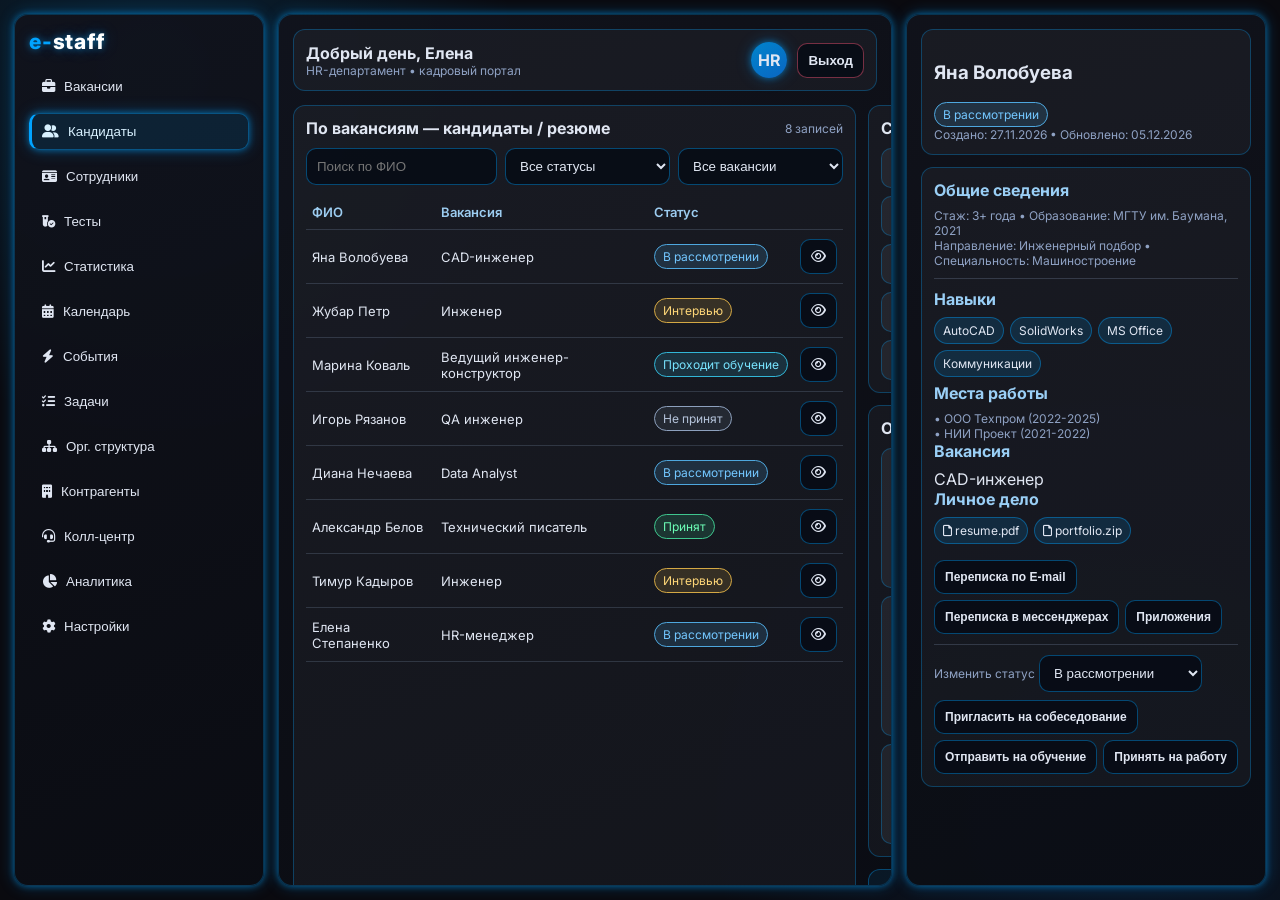
==== commit f0d6fe52: "Create neon dark HR single-page dashboard across all tabs" ====
--- a/index.html
+++ b/index.html
@@ -3,1002 +3,527 @@
 <head>
   <meta charset="UTF-8" />
   <meta name="viewport" content="width=device-width, initial-scale=1.0" />
-  <title>HR Portal</title>
+  <title>e-staff HR Panel</title>
+  <link rel="preconnect" href="https://fonts.googleapis.com">
+  <link rel="preconnect" href="https://fonts.gstatic.com" crossorigin>
+  <link href="https://fonts.googleapis.com/css2?family=Inter:wght@400;500;600;700;800&display=swap" rel="stylesheet">
+  <link rel="stylesheet" href="https://cdnjs.cloudflare.com/ajax/libs/font-awesome/6.5.2/css/all.min.css">
   <style>
     :root {
-      --bg: #f3f6fb;
-      --card: #ffffff;
-      --primary: #316cf4;
-      --primary-dark: #1f52c2;
-      --text: #1d2433;
-      --muted: #6b7280;
-      --danger: #d92d20;
-      --success: #16a34a;
-      --border: #e5e7eb;
+      --bg: #0a0a0f;
+      --bg-soft: #11131c;
+      --panel: rgba(255,255,255,.04);
+      --panel-2: rgba(255,255,255,.06);
+      --text: #e0e6f2;
+      --muted: #8fa2c4;
+      --line: rgba(0,163,255,.35);
+      --accent: #00a3ff;
+      --accent-2: #0a66c2;
+      --success: #1fc77b;
+      --warn: #ffc247;
+      --neutral: #94a3b8;
+      --danger: #ff5b7a;
+      --radius: 14px;
+      --glow: 0 0 0.4rem rgba(0,163,255,.5), 0 0 1rem rgba(0,163,255,.3);
     }
 
     * { box-sizing: border-box; }
+    html, body { margin: 0; height: 100%; }
     body {
-      margin: 0;
-      font-family: Inter, Arial, sans-serif;
+      font-family: Inter, sans-serif;
       color: var(--text);
-      background: var(--bg);
-    }
-
-    .container { width: min(1200px, 94%); margin: 0 auto; }
-    .hidden { display: none !important; }
-
-    .auth-wrap { min-height: 100vh; display: flex; align-items: center; justify-content: center; padding: 24px; }
-    .auth-card {
-      width: min(760px, 100%);
-      background: var(--card);
-      border-radius: 16px;
-      box-shadow: 0 12px 28px rgba(0,0,0,.08);
+      background:
+        radial-gradient(circle at 12% 8%, rgba(0,163,255,.16), transparent 26%),
+        radial-gradient(circle at 88% 90%, rgba(10,102,194,.15), transparent 30%),
+        var(--bg);
       overflow: hidden;
+    }
+
+    ::-webkit-scrollbar { width: 10px; height: 10px; }
+    ::-webkit-scrollbar-track { background: #090c14; }
+    ::-webkit-scrollbar-thumb { background: linear-gradient(var(--accent), #0877d4); border-radius: 999px; }
+
+    .app {
       display: grid;
-      grid-template-columns: 1fr 1fr;
-    }
-
-    .auth-info { background: linear-gradient(135deg, #2f65f0, #6ea4ff); color: #fff; padding: 28px; }
-    .auth-info h2 { margin-top: 0; }
-    .auth-pane { padding: 24px; }
-
-    h1,h2,h3 { margin: 0 0 12px; }
-    p { margin: 0 0 12px; color: var(--muted); }
-
-    .form-group { margin-bottom: 12px; }
-    label { display: block; margin-bottom: 6px; font-size: 14px; color: #374151; }
-    input, textarea, select {
-      width: 100%;
-      border: 1px solid var(--border);
+      grid-template-columns: 250px minmax(0, 1fr) 360px;
+      gap: 14px;
+      height: 100vh;
+      padding: 14px;
+    }
+
+    .sidebar, .main, .details {
+      border: 1px solid rgba(0,163,255,.25);
+      border-radius: var(--radius);
+      background: linear-gradient(160deg, rgba(17,19,28,.94), rgba(11,13,20,.94));
+      box-shadow: var(--glow);
+      min-height: 0;
+    }
+
+    .sidebar { padding: 14px; display: flex; flex-direction: column; gap: 14px; }
+    .logo {
+      font-size: 21px;
+      font-weight: 800;
+      letter-spacing: .8px;
+      color: #fff;
+      text-shadow: var(--glow);
+    }
+    .logo span { color: var(--accent); }
+
+    .menu { display: grid; gap: 8px; }
+    .menu-btn {
+      background: transparent;
+      color: var(--text);
+      border: 1px solid transparent;
+      border-left: 3px solid transparent;
       border-radius: 10px;
-      padding: 10px 12px;
-      font-size: 14px;
-      background: #fff;
-    }
-    textarea { min-height: 90px; resize: vertical; }
-
-    button {
-      border: 0;
-      border-radius: 10px;
-      background: var(--primary);
-      color: #fff;
-      padding: 10px 14px;
-      font-weight: 600;
+      text-align: left;
+      padding: 10px 10px;
       cursor: pointer;
-    }
-    button:hover { background: var(--primary-dark); }
-    .btn-outline { background: #fff; color: var(--primary); border: 1px solid var(--primary); }
-    .btn-danger { background: var(--danger); }
-    .btn-success { background: var(--success); }
-
-    .tabs { display: flex; flex-wrap: wrap; gap: 8px; margin: 16px 0; }
-    .tab-btn { background: #fff; color: var(--text); border: 1px solid var(--border); }
-    .tab-btn.active { background: var(--primary); color: #fff; border-color: var(--primary); }
-
-    .dashboard { min-height: 100vh; padding: 18px 0 28px; }
-    .topbar {
-      background: var(--card);
-      border-radius: 14px;
-      padding: 14px;
+      transition: .22s ease;
       display: flex;
       align-items: center;
+      gap: 9px;
+    }
+    .menu-btn:hover, .menu-btn.active {
+      border-color: rgba(0,163,255,.4);
+      border-left-color: var(--accent);
+      color: #d8f1ff;
+      background: rgba(0,163,255,.11);
+      box-shadow: var(--glow);
+    }
+
+    .main { padding: 14px; overflow: auto; }
+    .topbar {
+      display: flex;
       justify-content: space-between;
-      gap: 12px;
-      box-shadow: 0 2px 8px rgba(0,0,0,.06);
-    }
-
-    .grid { display: grid; gap: 12px; }
-    .grid-2 { grid-template-columns: repeat(2, minmax(0, 1fr)); }
-    .grid-3 { grid-template-columns: repeat(3, minmax(0, 1fr)); }
+      align-items: center;
+      gap: 10px;
+      border: 1px solid rgba(0,163,255,.3);
+      border-radius: 12px;
+      background: var(--panel);
+      padding: 12px;
+      margin-bottom: 14px;
+    }
+
+    .user { display: flex; align-items: center; gap: 10px; }
+    .avatar {
+      width: 36px; height: 36px; border-radius: 50%;
+      background: linear-gradient(145deg, #0084cc, #0a66c2);
+      display: grid; place-items: center; font-weight: 700;
+      box-shadow: var(--glow);
+    }
+
+    .btn, select, input {
+      border-radius: 10px;
+      border: 1px solid rgba(0,163,255,.4);
+      background: rgba(5,10,20,.8);
+      color: var(--text);
+      padding: 9px 10px;
+    }
+    .btn { cursor: pointer; font-weight: 600; transition: .2s; }
+    .btn:hover { background: var(--accent); color: #fff; box-shadow: var(--glow); }
+    .btn-danger { border-color: rgba(255,91,122,.45); }
+    .btn-danger:hover { background: var(--danger); }
+
+    .content-grid { display: grid; grid-template-columns: 1.55fr .9fr; gap: 12px; }
     .card {
-      background: var(--card);
+      border: 1px solid rgba(0,163,255,.3);
       border-radius: 12px;
-      padding: 14px;
-      border: 1px solid var(--border);
-    }
+      background: var(--panel);
+      padding: 12px;
+      animation: fade .24s ease;
+    }
+
+    @keyframes fade { from { opacity: 0; transform: translateY(6px);} to { opacity: 1; transform: translateY(0);} }
+
+    .title-row { display:flex; justify-content: space-between; align-items: center; gap: 8px; margin-bottom: 10px; }
+    .title-row h3 { margin: 0; font-size: 16px; }
+
+    .filters { display: grid; grid-template-columns: 1fr 165px 165px; gap: 8px; margin-bottom: 10px; }
 
     table { width: 100%; border-collapse: collapse; }
-    th, td { text-align: left; padding: 10px; border-bottom: 1px solid var(--border); font-size: 14px; }
-    th { font-size: 13px; color: #374151; }
-
-    .actions { display: flex; gap: 8px; flex-wrap: wrap; }
-
-    .modal {
-      position: fixed;
-      inset: 0;
-      background: rgba(0,0,0,.5);
-      display: none;
+    th, td { border-bottom: 1px solid rgba(143,162,196,.22); padding: 9px 6px; text-align: left; font-size: 13px; }
+    th { color: #9cccf0; font-weight: 600; }
+
+    .status {
+      display: inline-flex;
       align-items: center;
-      justify-content: center;
-      padding: 16px;
-      z-index: 10;
-    }
-    .modal.open { display: flex; }
-    .modal-box {
-      width: min(760px, 100%);
-      max-height: 92vh;
-      overflow: auto;
-      background: #fff;
-      border-radius: 14px;
-      padding: 18px;
-    }
-
-    .muted { color: var(--muted); font-size: 13px; }
-    .status-pill {
-      display: inline-block;
       padding: 4px 8px;
       border-radius: 999px;
       font-size: 12px;
-      background: #eef2ff;
-      color: #3730a3;
-    }
-
-    .question-item { border: 1px dashed var(--border); border-radius: 10px; padding: 10px; margin-bottom: 8px; }
-
-    @media (max-width: 900px) {
-      .auth-card { grid-template-columns: 1fr; }
-      .grid-2, .grid-3 { grid-template-columns: 1fr; }
-      .topbar { flex-direction: column; align-items: flex-start; }
+      border: 1px solid;
+      white-space: nowrap;
+    }
+    .s-review { color: #73c7ff; border-color: #4ea7de; background: rgba(78,167,222,.17); }
+    .s-interview { color: #ffd778; border-color: #d4a844; background: rgba(212,168,68,.17); }
+    .s-hired { color: #6dffb7; border-color: #3fc68e; background: rgba(63,198,142,.17); }
+    .s-reject { color: #b5c4db; border-color: #8da0bd; background: rgba(141,160,189,.12); }
+    .s-train { color: #78e4ff; border-color: #32b6d7; background: rgba(50,182,215,.16); }
+
+    .stats-list, .responses { display: grid; gap: 8px; }
+    .chip {
+      cursor: pointer;
+      border: 1px solid rgba(0,163,255,.3);
+      border-radius: 10px;
+      padding: 9px;
+      background: var(--panel-2);
+      display: flex;
+      justify-content: space-between;
+      transition: .2s;
+    }
+    .chip:hover { transform: translateY(-1px); box-shadow: var(--glow); }
+
+    .metric {
+      border: 1px solid rgba(0,163,255,.35);
+      border-radius: 12px;
+      background: rgba(0,163,255,.08);
+      padding: 12px;
+      display: grid;
+      gap: 8px;
+    }
+    .metric .big { font-size: 28px; color: #b9e9ff; text-shadow: var(--glow); font-weight: 800; }
+    .mini { display: grid; grid-template-columns: repeat(3, 1fr); gap: 8px; }
+    .mini > div { background: rgba(255,255,255,.04); border-radius: 10px; padding: 8px; font-size: 12px; }
+
+    .details { padding: 14px; overflow: auto; }
+    .section { margin-bottom: 12px; }
+    .section h4 { margin: 0 0 8px; color: #9acff6; }
+    .tag { display: inline-block; margin: 0 6px 6px 0; padding: 5px 8px; border-radius: 999px; background: rgba(0,163,255,.14); border: 1px solid rgba(0,163,255,.4); font-size: 12px; }
+
+    .tabs-links { display: flex; flex-wrap: wrap; gap: 6px; margin-top: 10px; }
+    .tabs-links button { font-size: 12px; }
+
+    .modal {
+      position: fixed; inset: 0; display: none; align-items: center; justify-content: center;
+      background: rgba(2,6,12,.75); z-index: 20;
+    }
+    .modal.open { display: flex; }
+    .modal-box {
+      width: min(520px, 95vw);
+      border: 1px solid rgba(0,163,255,.5);
+      border-radius: 12px;
+      background: #0d1220;
+      padding: 14px;
+      box-shadow: var(--glow);
+    }
+
+    .muted { color: var(--muted); font-size: 12px; }
+    .line { border-top: 1px solid rgba(143,162,196,.24); margin: 10px 0; }
+
+    @media (max-width: 1200px) {
+      .app { grid-template-columns: 240px 1fr; }
+      .details { display: none; }
+    }
+    @media (max-width: 880px) {
+      body { overflow: auto; }
+      .app { height: auto; grid-template-columns: 1fr; }
+      .sidebar, .main { min-height: auto; }
+      .filters, .content-grid { grid-template-columns: 1fr; }
     }
   </style>
 </head>
 <body>
-  <section id="authSection" class="auth-wrap">
-    <div class="auth-card">
-      <div class="auth-info">
-        <h2>Портал HR / Кандидата / Сотрудника</h2>
-        <p>Демо-система без бэкенда на localStorage.</p>
-        <ul>
-          <li>HR: вакансии, резюме, тесты, статистика, сотрудники</li>
-          <li>Кандидат: резюме, назначенные тесты, курсы</li>
-          <li>Сотрудник: кабинет, тесты повышения, результаты</li>
-        </ul>
-        <p><strong>HR по умолчанию:</strong> hr@company.com / 123</p>
+  <div class="app">
+    <aside class="sidebar">
+      <div class="logo"><span>e-</span>staff</div>
+      <nav class="menu" id="menu"></nav>
+    </aside>
+
+    <main class="main">
+      <header class="topbar">
+        <div>
+          <div id="greet" style="font-weight:700;">Добрый день, Елена</div>
+          <div class="muted">HR-департамент • кадровый портал</div>
+        </div>
+        <div class="user">
+          <div class="avatar">HR</div>
+          <button class="btn btn-danger" id="logout">Выход</button>
+        </div>
+      </header>
+      <section id="content"></section>
+    </main>
+
+    <aside class="details" id="details"></aside>
+  </div>
+
+  <div class="modal" id="testModal">
+    <div class="modal-box">
+      <div class="title-row"><h3>Назначить тестирование</h3><button class="btn" onclick="closeModal()">Закрыть</button></div>
+      <form id="testForm"></form>
+    </div>
+  </div>
+
+<script>
+const LS = { candidates:'hr_candidates_v2', vacancies:'hr_vacancies_v2', tests:'hr_tests_v2', responses:'hr_responses_v2', employees:'hr_employees_v2', ui:'hr_ui_v2' };
+const MENUS = [
+  {id:'vacancies', icon:'fa-briefcase', label:'Вакансии'},
+  {id:'candidates', icon:'fa-user-group', label:'Кандидаты'},
+  {id:'employees', icon:'fa-id-card', label:'Сотрудники'},
+  {id:'tests', icon:'fa-vial-circle-check', label:'Тесты'},
+  {id:'stats', icon:'fa-chart-line', label:'Статистика'},
+  {id:'calendar', icon:'fa-calendar-days', label:'Календарь'},
+  {id:'events', icon:'fa-bolt', label:'События'},
+  {id:'tasks', icon:'fa-list-check', label:'Задачи'},
+  {id:'org', icon:'fa-sitemap', label:'Орг. структура'},
+  {id:'partners', icon:'fa-building', label:'Контрагенты'},
+  {id:'call', icon:'fa-headset', label:'Колл-центр'},
+  {id:'analytics', icon:'fa-chart-pie', label:'Аналитика'},
+  {id:'settings', icon:'fa-gear', label:'Настройки'}
+];
+const STATUS = {
+  'В рассмотрении': 's-review', 'Интервью': 's-interview', 'Принят': 's-hired', 'Не принят': 's-reject', 'Проходит обучение': 's-train'
+};
+
+const state = { tab:'candidates', selectedId:null, filterStatus:'all', filterVacancy:'all', query:'' };
+const el = (id) => document.getElementById(id);
+const uid = () => Date.now() + Math.floor(Math.random()*10000);
+const get = (k, fallback=[]) => JSON.parse(localStorage.getItem(k) || JSON.stringify(fallback));
+const set = (k, v) => localStorage.setItem(k, JSON.stringify(v));
+const fmt = (d) => new Date(d).toLocaleDateString('ru-RU');
+const esc = (s='') => String(s).replace(/[&<>'"]/g,c=>({'&':'&amp;','<':'&lt;','>':'&gt;',"'":'&#39;','"':'&quot;'}[c]));
+
+function seed() {
+  if (localStorage.getItem(LS.candidates)) return;
+  const vacancies = ['Инженер','CAD-инженер','Ведущий инженер-конструктор','HR-менеджер','Технический писатель','QA инженер','Data Analyst'];
+  set(LS.vacancies, vacancies.map((v,i)=>({id:uid()+i,title:v,opened:3+i}))); 
+  set(LS.tests, [
+    {id:uid(), title:'Логика и аналитика'},
+    {id:uid(), title:'Коммуникации в команде'},
+    {id:uid(), title:'Инженерный минимум (CAD)'},
+    {id:uid(), title:'Корпоративная безопасность'}
+  ]);
+  set(LS.candidates, [
+    person('Яна Волобуева','CAD-инженер','В рассмотрении'),
+    person('Жубар Петр','Инженер','Интервью'),
+    person('Марина Коваль','Ведущий инженер-конструктор','Проходит обучение'),
+    person('Игорь Рязанов','QA инженер','Не принят'),
+    person('Диана Нечаева','Data Analyst','В рассмотрении'),
+    person('Александр Белов','Технический писатель','Принят'),
+    person('Тимур Кадыров','Инженер','Интервью'),
+    person('Елена Степаненко','HR-менеджер','В рассмотрении')
+  ]);
+  set(LS.responses, [
+    {id:uid(), fullName:'Карина Савельева', snippet:'7 лет в промышленном дизайне', date:'2026-03-27', source:'hh.ru'},
+    {id:uid(), fullName:'Сергей Муромцев', snippet:'Опыт в CAD/CAM и SolidWorks', date:'2026-03-28', source:'Habr Career'},
+    {id:uid(), fullName:'Анна Мешкова', snippet:'HRBP, опыт в IT и аутсорсе', date:'2026-03-26', source:'LinkedIn'}
+  ]);
+  set(LS.employees, [{id:uid(), fullName:'Александр Белов', position:'Технический писатель', hireDate:'2026-02-20'}]);
+  set(LS.ui, {selected:null});
+}
+
+function person(fullName, vacancy, status) {
+  return {
+    id: uid(), fullName, vacancy, status,
+    createdAt: new Date(Date.now()-86400000*8).toISOString(), updatedAt: new Date().toISOString(),
+    exp: '3+ года', education: 'МГТУ им. Баумана, 2021', specialty: 'Машиностроение', direction: 'Инженерный подбор',
+    skills: ['AutoCAD', 'SolidWorks', 'MS Office', 'Коммуникации'],
+    jobs:[{name:'ООО Техпром', period:'2022-2025'}, {name:'НИИ Проект', period:'2021-2022'}],
+    emailThread: 'Обсуждение условий оффера и даты интервью.', msgThread:'Переписка в Telegram/корп. мессенджере.', attachments:['resume.pdf','portfolio.zip'], tests:[]
+  }
+}
+
+function menuRender() {
+  el('menu').innerHTML = MENUS.map(m => `
+    <button class="menu-btn ${state.tab===m.id?'active':''}" onclick="switchTab('${m.id}')"><i class="fa-solid ${m.icon}"></i>${m.label}</button>
+  `).join('');
+}
+
+function switchTab(tab){ state.tab = tab; render(); }
+window.switchTab = switchTab;
+
+function render() { menuRender(); renderContent(); renderDetails(); }
+
+function renderContent() {
+  const c = el('content');
+  if (state.tab === 'candidates') return c.innerHTML = candidatesView();
+  if (state.tab === 'vacancies') return c.innerHTML = vacanciesView();
+  if (state.tab === 'employees') return c.innerHTML = employeesView();
+  if (state.tab === 'tests') return c.innerHTML = testsView();
+  if (state.tab === 'stats' || state.tab === 'analytics') return c.innerHTML = statsView();
+  if (state.tab === 'settings') return c.innerHTML = settingsView();
+  c.innerHTML = genericView();
+}
+
+function candidatesView() {
+  const list = get(LS.candidates);
+  const vacancies = get(LS.vacancies);
+  const filtered = list.filter(x => (state.filterStatus==='all'||x.status===state.filterStatus) && (state.filterVacancy==='all'||x.vacancy===state.filterVacancy) && x.fullName.toLowerCase().includes(state.query.toLowerCase()));
+  const statusCounts = Object.keys(STATUS).map(k => ({name:k, count:list.filter(c=>c.status===k).length}));
+
+  return `<div class="content-grid">
+    <div class="card">
+      <div class="title-row"><h3>По вакансиям — кандидаты / резюме</h3><span class="muted">${filtered.length} записей</span></div>
+      <div class="filters">
+        <input placeholder="Поиск по ФИО" value="${esc(state.query)}" oninput="state.query=this.value;render()" />
+        <select onchange="state.filterStatus=this.value;render()"><option value="all">Все статусы</option>${Object.keys(STATUS).map(s=>`<option ${state.filterStatus===s?'selected':''}>${s}</option>`).join('')}</select>
+        <select onchange="state.filterVacancy=this.value;render()"><option value="all">Все вакансии</option>${vacancies.map(v=>`<option ${state.filterVacancy===v.title?'selected':''}>${esc(v.title)}</option>`).join('')}</select>
       </div>
-      <div class="auth-pane">
-        <h3>Вход</h3>
-        <form id="loginForm">
-          <div class="form-group">
-            <label>Email</label>
-            <input type="email" id="loginEmail" required />
-          </div>
-          <div class="form-group">
-            <label>Пароль</label>
-            <input type="password" id="loginPassword" required />
-          </div>
-          <button type="submit">Войти</button>
-        </form>
-
-        <hr />
-
-        <h3>Регистрация</h3>
-        <form id="registerForm">
-          <div class="form-group">
-            <label>Email</label>
-            <input type="email" id="regEmail" required />
-          </div>
-          <div class="form-group">
-            <label>Пароль</label>
-            <input type="password" id="regPassword" required minlength="3" />
-          </div>
-          <div class="form-group">
-            <label>Роль</label>
-            <select id="regRole" required>
-              <option value="candidate">Кандидат</option>
-              <option value="employee">Сотрудник</option>
-            </select>
-          </div>
-          <button type="submit">Зарегистрироваться</button>
-        </form>
+      <table><thead><tr><th>ФИО</th><th>Вакансия</th><th>Статус</th><th></th></tr></thead><tbody>
+      ${filtered.map(x=>`<tr>
+        <td>${esc(x.fullName)}</td><td>${esc(x.vacancy)}</td>
+        <td><span class="status ${STATUS[x.status]||'s-review'}">${x.status}</span></td>
+        <td><button class="btn" onclick="selectCandidate(${x.id})"><i class="fa-regular fa-eye"></i></button></td>
+      </tr>`).join('') || '<tr><td colspan="4">Нет данных</td></tr>'}
+      </tbody></table>
+    </div>
+
+    <div style="display:grid;gap:12px;">
+      <div class="card"><div class="title-row"><h3>Статусы</h3><span class="muted">кликабельно</span></div>
+      <div class="stats-list">${statusCounts.map(s=>`<div class="chip" onclick="state.filterStatus='${s.name}';state.tab='candidates';render()"><span>${s.name}</span><strong>${s.count}</strong></div>`).join('')}</div></div>
+
+      <div class="card"><div class="title-row"><h3>Отклики с сайтов</h3></div>
+      <div class="responses">${get(LS.responses).map(r=>`<div class="chip"><span><strong>${esc(r.fullName)}</strong><br><small>${esc(r.snippet)}</small><br><span class="muted">${fmt(r.date)} • ${r.source}</span></span><button class="btn" title="Просмотр"><i class="fa-regular fa-eye"></i></button></div>`).join('')}</div></div>
+
+      <div class="metric">
+        <div class="muted">До <strong>60% быстрее</strong> закрытие вакансий</div>
+        <div class="big">7</div>
+        <div class="mini"><div><strong>+4</strong><br>неактивных</div><div><strong>3 дня</strong><br>было</div><div><strong>1 день</strong><br>стало</div></div>
       </div>
     </div>
-  </section>
-
-  <section id="dashboardSection" class="dashboard hidden">
-    <div class="container">
-      <div class="topbar">
-        <div>
-          <h2 id="welcomeTitle"></h2>
-          <p id="welcomeSub"></p>
-        </div>
-        <button id="logoutBtn" class="btn-danger">Выход</button>
-      </div>
-
-      <div id="tabsContainer" class="tabs"></div>
-      <div id="tabContent"></div>
+  </div>`;
+}
+
+function vacanciesView() {
+  const vacancies = get(LS.vacancies); const cands = get(LS.candidates);
+  return `<div class="card"><div class="title-row"><h3>Вакансии</h3><button class="btn" onclick="createVacancy()">+ Новая</button></div>
+  <table><thead><tr><th>Вакансия</th><th>Открыто позиций</th><th>Кандидатов</th><th></th></tr></thead><tbody>
+  ${vacancies.map(v=>`<tr><td>${esc(v.title)}</td><td>${v.opened}</td><td>${cands.filter(c=>c.vacancy===v.title).length}</td><td><button class="btn" onclick="removeVacancy(${v.id})">Удалить</button></td></tr>`).join('')}
+  </tbody></table></div>`;
+}
+
+function employeesView() {
+  const emps = get(LS.employees);
+  return `<div class="card"><h3>Сотрудники</h3><table><thead><tr><th>ФИО</th><th>Должность</th><th>Дата найма</th></tr></thead><tbody>
+  ${emps.map(e=>`<tr><td>${esc(e.fullName)}</td><td>${esc(e.position)}</td><td>${fmt(e.hireDate)}</td></tr>`).join('') || '<tr><td colspan="3">Пока нет</td></tr>'}
+  </tbody></table></div>`;
+}
+
+function testsView() {
+  const tests = get(LS.tests);
+  return `<div class="card"><h3>Тесты</h3><div class="stats-list">${tests.map(t=>`<div class="chip"><span>${esc(t.title)}</span><span class="muted">доступен</span></div>`).join('')}</div></div>`;
+}
+
+function statsView() {
+  const c = get(LS.candidates); const e = get(LS.employees);
+  return `<div class="content-grid"><div class="card"><h3>Статистика</h3><div class="mini"><div><strong>${c.length}</strong><br>кандидатов</div><div><strong>${e.length}</strong><br>сотрудников</div><div><strong>${c.filter(x=>x.status==='Интервью').length}</strong><br>интервью</div></div></div>
+  <div class="card"><h3>Конверсия</h3><p class="muted">Принято: ${c.filter(x=>x.status==='Принят').length} • Отказ: ${c.filter(x=>x.status==='Не принят').length}</p></div></div>`;
+}
+
+function genericView() {
+  const names = {calendar:'Календарь',events:'События',tasks:'Задачи',org:'Орг. структура',partners:'Контрагенты',call:'Колл-центр'};
+  return `<div class="card"><h3>${names[state.tab] || 'Раздел'}</h3><p class="muted">Демо-раздел в стиле HR-панели с неоновыми акцентами. Можно расширить бизнес-логикой.</p></div>`;
+}
+
+function settingsView() {
+  return `<div class="card"><h3>Настройки</h3><p class="muted">Сбросить демо-данные localStorage.</p><button class="btn btn-danger" onclick="resetData()">Сброс</button></div>`;
+}
+
+function renderDetails() {
+  if (window.innerWidth <= 1200) return;
+  const panel = el('details');
+  if (state.tab !== 'candidates') {
+    panel.innerHTML = `<div class="card"><h3>Информация</h3><p class="muted">Откройте вкладку «Кандидаты», чтобы увидеть детальную карточку кандидата.</p></div>`;
+    return;
+  }
+  const list = get(LS.candidates);
+  const sel = list.find(x => x.id === state.selectedId) || list[0];
+  if (!sel) return panel.innerHTML = '<div class="card">Нет кандидатов</div>';
+  state.selectedId = sel.id;
+
+  panel.innerHTML = `<div class="card section"><h3>${esc(sel.fullName)}</h3>
+    <div><span class="status ${STATUS[sel.status]||'s-review'}">${sel.status}</span></div>
+    <div class="muted">Создано: ${fmt(sel.createdAt)} • Обновлено: ${fmt(sel.updatedAt)}</div>
+  </div>
+
+  <div class="card section">
+    <h4>Общие сведения</h4>
+    <div class="muted">Стаж: ${esc(sel.exp)} • Образование: ${esc(sel.education)}</div>
+    <div class="muted">Направление: ${esc(sel.direction)} • Специальность: ${esc(sel.specialty)}</div>
+    <div class="line"></div>
+    <h4>Навыки</h4>
+    ${sel.skills.map(s=>`<span class="tag">${esc(s)}</span>`).join('')}
+    <h4>Места работы</h4>
+    ${sel.jobs.map(j=>`<div class="muted">• ${esc(j.name)} (${esc(j.period)})</div>`).join('')}
+    <h4>Вакансия</h4>
+    <div>${esc(sel.vacancy)}</div>
+    <h4>Личное дело</h4>
+    ${sel.attachments.map(f=>`<span class="tag"><i class="fa-regular fa-file"></i> ${esc(f)}</span>`).join('')}
+
+    <div class="tabs-links">
+      <button class="btn" onclick="alert('E-mail: ${esc(sel.emailThread)}')">Переписка по E-mail</button>
+      <button class="btn" onclick="alert('Мессенджеры: ${esc(sel.msgThread)}')">Переписка в мессенджерах</button>
+      <button class="btn" onclick="alert('Приложения: ${sel.attachments.join(', ')}')">Приложения</button>
     </div>
-  </section>
-
-  <div class="modal" id="mainModal">
-    <div class="modal-box">
-      <div class="actions" style="justify-content: space-between;">
-        <h3 id="modalTitle">Модальное окно</h3>
-        <button class="btn-outline" onclick="closeModal()">Закрыть</button>
-      </div>
-      <div id="modalBody"></div>
+
+    <div class="line"></div>
+    <label class="muted">Изменить статус</label>
+    <select onchange="changeStatus(${sel.id}, this.value)">${Object.keys(STATUS).map(s=>`<option ${s===sel.status?'selected':''}>${s}</option>`).join('')}</select>
+    <div class="tabs-links" style="margin-top:8px;">
+      <button class="btn" onclick="changeStatus(${sel.id},'Интервью')">Пригласить на собеседование</button>
+      <button class="btn" onclick="changeStatus(${sel.id},'Проходит обучение')">Отправить на обучение</button>
+      <button class="btn" onclick="changeStatus(${sel.id},'Принят')">Принять на работу</button>
     </div>
-  </div>
-
-  <script>
-    const KEYS = {
-      users: 'users',
-      candidates: 'candidates',
-      employees: 'employees',
-      vacancies: 'vacancies',
-      tests: 'tests',
-      testResults: 'testResults',
-      currentUser: 'currentUser'
-    };
-
-    const CANDIDATE_STATUSES = ['Не принят', 'В рассмотрении', 'Отправлен на собеседование', 'Проходит обучение', 'Принят на работу'];
-
-    const state = { activeTab: 0 };
-
-    const uid = () => Date.now() + Math.floor(Math.random() * 10000);
-    const getData = (key) => JSON.parse(localStorage.getItem(key) || '[]');
-    const setData = (key, value) => localStorage.setItem(key, JSON.stringify(value));
-    const getCurrentUser = () => JSON.parse(localStorage.getItem(KEYS.currentUser) || 'null');
-    const setCurrentUser = (u) => localStorage.setItem(KEYS.currentUser, JSON.stringify(u));
-    const formatDate = (d) => new Date(d).toLocaleDateString('ru-RU');
-    const escapeHtml = (s = '') => s.replace(/[&<>'"]/g, c => ({ '&':'&amp;','<':'&lt;','>':'&gt;',"'":'&#39;','"':'&quot;' }[c]));
-
-    function initData() {
-      if (!localStorage.getItem(KEYS.users)) {
-        const hrUser = { id: uid(), email: 'hr@company.com', password: '123', role: 'hr' };
-        const candUser = { id: uid(), email: 'candidate@demo.com', password: '123', role: 'candidate' };
-        const empUser = { id: uid(), email: 'employee@demo.com', password: '123', role: 'employee' };
-        setData(KEYS.users, [hrUser, candUser, empUser]);
-
-        setData(KEYS.candidates, [{
-          id: uid(), userId: candUser.id, fullName: 'Иван Иванов', contacts: 'candidate@demo.com, +7 999 111-22-33', desiredPosition: 'Frontend Developer',
-          experience: '1 год стажировки', education: 'Бакалавр ИТ', skills: 'HTML, CSS, JS', status: 'В рассмотрении', assignedTests: []
-        }]);
-
-        setData(KEYS.employees, [{ id: uid(), userId: empUser.id, fullName: 'Петр Петров', position: 'QA Engineer', hireDate: new Date().toISOString() }]);
-
-        setData(KEYS.vacancies, [
-          { id: uid(), title: 'Frontend Developer', description: 'Разработка интерфейсов', requirements: 'JS, CSS, React', salary: '150000', createdAt: new Date().toISOString() },
-          { id: uid(), title: 'HR Manager', description: 'Подбор кандидатов', requirements: 'Коммуникабельность', salary: '120000', createdAt: new Date().toISOString() }
-        ]);
-
-        setData(KEYS.tests, [
-          {
-            id: uid(), title: 'Базовый JS', description: 'Проверка JS для кандидатов', category: 'candidate',
-            questions: [
-              { text: 'Что такое let?', type: 'single', options: ['Ключевое слово объявления переменной', 'Функция', 'Цикл'], correct: 'Ключевое слово объявления переменной' },
-              { text: 'Какие типы данных есть в JS?', type: 'multi', options: ['string', 'number', 'banana'], correct: ['string', 'number'] },
-              { text: 'Ключевое слово для объявления константы?', type: 'text', keyword: 'const' }
-            ]
-          },
-          {
-            id: uid(), title: 'Тест по коммуникации', description: 'Для сотрудников', category: 'employee',
-            questions: [{ text: 'Что важно в командной работе?', type: 'text', keyword: 'коммуника' }]
-          }
-        ]);
-
-        setData(KEYS.testResults, []);
-      }
-    }
-
-    function openModal(title, html) {
-      document.getElementById('modalTitle').textContent = title;
-      document.getElementById('modalBody').innerHTML = html;
-      document.getElementById('mainModal').classList.add('open');
-    }
-    function closeModal() { document.getElementById('mainModal').classList.remove('open'); }
-    window.closeModal = closeModal;
-
-    function login(email, password) {
-      const user = getData(KEYS.users).find(u => u.email === email && u.password === password);
-      if (!user) return alert('Неверные email/пароль');
-      setCurrentUser(user);
-      state.activeTab = 0;
-      renderApp();
-    }
-
-    function register(email, password, role) {
-      if (!/^[^\s@]+@[^\s@]+\.[^\s@]+$/.test(email)) return alert('Некорректный email');
-      const users = getData(KEYS.users);
-      if (users.some(u => u.email === email)) return alert('Пользователь уже существует');
-      const newUser = { id: uid(), email, password, role };
-      users.push(newUser);
-      setData(KEYS.users, users);
-
-      if (role === 'candidate') {
-        const candidates = getData(KEYS.candidates);
-        candidates.push({ id: uid(), userId: newUser.id, fullName: '', contacts: '', desiredPosition: '', experience: '', education: '', skills: '', status: 'Не принят', assignedTests: [] });
-        setData(KEYS.candidates, candidates);
-      }
-      if (role === 'employee') {
-        const employees = getData(KEYS.employees);
-        employees.push({ id: uid(), userId: newUser.id, fullName: '', position: 'Не указана', hireDate: new Date().toISOString() });
-        setData(KEYS.employees, employees);
-      }
-
-      alert('Регистрация успешна, теперь выполните вход');
-      document.getElementById('registerForm').reset();
-    }
-
-    function logout() {
-      localStorage.removeItem(KEYS.currentUser);
-      renderApp();
-    }
-
-    function getTabsByRole(role) {
-      if (role === 'hr') return ['Вакансии', 'Резюме', 'Статистика', 'Тесты', 'Сотрудники', 'Настройки'];
-      if (role === 'candidate') return ['Моё резюме', 'Тестирование', 'О компании', 'Курсы'];
-      return ['Личный кабинет', 'Тесты', 'Результаты'];
-    }
-
-    function renderApp() {
-      const user = getCurrentUser();
-      const auth = document.getElementById('authSection');
-      const dash = document.getElementById('dashboardSection');
-      if (!user) {
-        auth.classList.remove('hidden');
-        dash.classList.add('hidden');
-        return;
-      }
-
-      auth.classList.add('hidden');
-      dash.classList.remove('hidden');
-
-      document.getElementById('welcomeTitle').textContent = `Пользователь: ${user.email}`;
-      document.getElementById('welcomeSub').textContent = `Роль: ${user.role}`;
-
-      const tabs = getTabsByRole(user.role);
-      const tabsContainer = document.getElementById('tabsContainer');
-      tabsContainer.innerHTML = tabs.map((t, i) => `<button class="tab-btn ${i===state.activeTab?'active':''}" onclick="switchTab(${i})">${t}</button>`).join('');
-
-      renderTab(user.role, state.activeTab);
-    }
-
-    function switchTab(idx) { state.activeTab = idx; renderApp(); }
-    window.switchTab = switchTab;
-
-    function renderTab(role, tabIndex) {
-      const container = document.getElementById('tabContent');
-      if (role === 'hr') return renderHrTab(container, tabIndex);
-      if (role === 'candidate') return renderCandidateTab(container, tabIndex);
-      return renderEmployeeTab(container, tabIndex);
-    }
-
-    function renderHrTab(container, idx) {
-      switch (idx) {
-        case 0: return renderHrVacancies(container);
-        case 1: return renderHrResumes(container);
-        case 2: return renderHrStats(container);
-        case 3: return renderHrTests(container);
-        case 4: return renderHrEmployees(container);
-        default: return renderHrSettings(container);
-      }
-    }
-
-    function renderHrVacancies(container) {
-      const vacancies = getData(KEYS.vacancies);
-      container.innerHTML = `
-        <div class="card">
-          <div class="actions" style="justify-content: space-between; align-items: center;">
-            <h3>Вакансии</h3>
-            <button onclick="showVacancyModal()">Создать вакансию</button>
-          </div>
-          <div class="grid">
-            ${vacancies.map(v => `
-              <div class="card">
-                <h4>${escapeHtml(v.title)}</h4>
-                <p>${escapeHtml(v.description)}</p>
-                <p class="muted">Требования: ${escapeHtml(v.requirements)} | Зарплата: ${escapeHtml(v.salary)} | ${formatDate(v.createdAt)}</p>
-                <div class="actions">
-                  <button class="btn-outline" onclick="showVacancyModal(${v.id})">Редактировать</button>
-                  <button class="btn-danger" onclick="deleteVacancy(${v.id})">Удалить</button>
-                  <button class="btn-success" onclick="alert('Имитация публикации на hh.ru')">Опубликовать на hh.ru</button>
-                </div>
-              </div>
-            `).join('') || '<p>Нет вакансий</p>'}
-          </div>
-        </div>
-      `;
-    }
-
-    function showVacancyModal(id) {
-      const vacancies = getData(KEYS.vacancies);
-      const v = vacancies.find(x => x.id === id) || { title:'', description:'', requirements:'', salary:'' };
-      openModal(id ? 'Редактирование вакансии' : 'Создание вакансии', `
-        <form onsubmit="saveVacancy(event, ${id || 'null'})">
-          <div class="form-group"><label>Название</label><input name="title" value="${escapeHtml(v.title)}" required /></div>
-          <div class="form-group"><label>Описание</label><textarea name="description" required>${escapeHtml(v.description)}</textarea></div>
-          <div class="form-group"><label>Требования</label><textarea name="requirements" required>${escapeHtml(v.requirements)}</textarea></div>
-          <div class="form-group"><label>Зарплата</label><input name="salary" value="${escapeHtml(v.salary)}" required /></div>
-          <button type="submit">Сохранить</button>
-        </form>
-      `);
-    }
-    window.showVacancyModal = showVacancyModal;
-
-    function saveVacancy(e, id) {
-      e.preventDefault();
-      const fd = new FormData(e.target);
-      const data = Object.fromEntries(fd.entries());
-      if (Object.values(data).some(v => !String(v).trim())) return alert('Заполните все поля');
-      const vacancies = getData(KEYS.vacancies);
-      if (id) {
-        const i = vacancies.findIndex(v => v.id === id);
-        vacancies[i] = { ...vacancies[i], ...data };
-      } else {
-        vacancies.push({ id: uid(), ...data, createdAt: new Date().toISOString() });
-      }
-      setData(KEYS.vacancies, vacancies);
-      closeModal(); renderApp();
-    }
-    window.saveVacancy = saveVacancy;
-
-    function deleteVacancy(id) {
-      if (!confirm('Удалить вакансию?')) return;
-      setData(KEYS.vacancies, getData(KEYS.vacancies).filter(v => v.id !== id));
-      renderApp();
-    }
-    window.deleteVacancy = deleteVacancy;
-
-    function renderHrResumes(container) {
-      const candidates = getData(KEYS.candidates).filter(c => c.status !== 'Принят на работу' && c.fullName);
-      container.innerHTML = `
-        <div class="card">
-          <h3>Резюме кандидатов</h3>
-          <table>
-            <thead><tr><th>ФИО</th><th>Желаемая должность</th><th>Статус</th><th>Действие</th></tr></thead>
-            <tbody>
-              ${candidates.map(c => `
-                <tr>
-                  <td>${escapeHtml(c.fullName)}</td>
-                  <td>${escapeHtml(c.desiredPosition || '-')}</td>
-                  <td><span class="status-pill">${escapeHtml(c.status)}</span></td>
-                  <td><button class="btn-outline" onclick="openCandidateResume(${c.id})">Открыть</button></td>
-                </tr>
-              `).join('') || '<tr><td colspan="4">Нет резюме</td></tr>'}
-            </tbody>
-          </table>
-        </div>
-      `;
-    }
-
-    function openCandidateResume(candidateId) {
-      const c = getData(KEYS.candidates).find(x => x.id === candidateId);
-      const tests = getData(KEYS.tests).filter(t => t.category === 'candidate');
-      openModal(`Резюме: ${c.fullName}`, `
-        <p><strong>Контакты:</strong> ${escapeHtml(c.contacts)}</p>
-        <p><strong>Желаемая должность:</strong> ${escapeHtml(c.desiredPosition || '-')}</p>
-        <p><strong>Опыт:</strong> ${escapeHtml(c.experience)}</p>
-        <p><strong>Образование:</strong> ${escapeHtml(c.education)}</p>
-        <p><strong>Навыки:</strong> ${escapeHtml(c.skills)}</p>
-
-        <form onsubmit="updateCandidateStatus(event, ${c.id})">
-          <div class="form-group">
-            <label>Статус</label>
-            <select name="status" onchange="toggleAssignTests(this.value)">
-              ${CANDIDATE_STATUSES.map(s => `<option ${s===c.status?'selected':''}>${s}</option>`).join('')}
-            </select>
-          </div>
-          <div id="assignTestsBox" class="form-group ${c.status==='Проходит обучение'?'':'hidden'}">
-            <label>Назначить тесты</label>
-            <select name="assignedTests" multiple size="5">
-              ${tests.map(t => `<option value="${t.id}" ${c.assignedTests?.includes(t.id)?'selected':''}>${escapeHtml(t.title)}</option>`).join('')}
-            </select>
-            <p class="muted">Зажмите Ctrl/Cmd для множественного выбора</p>
-          </div>
-          <button type="submit">Сохранить</button>
-        </form>
-      `);
-    }
-    window.openCandidateResume = openCandidateResume;
-
-    function toggleAssignTests(status) {
-      const box = document.getElementById('assignTestsBox');
-      if (!box) return;
-      box.classList.toggle('hidden', status !== 'Проходит обучение');
-    }
-    window.toggleAssignTests = toggleAssignTests;
-
-    function updateCandidateStatus(e, candidateId) {
-      e.preventDefault();
-      const candidates = getData(KEYS.candidates);
-      const users = getData(KEYS.users);
-      const employees = getData(KEYS.employees);
-      const cIdx = candidates.findIndex(c => c.id === candidateId);
-      const form = e.target;
-      const status = form.status.value;
-
-      const selected = form.assignedTests ? Array.from(form.assignedTests.selectedOptions).map(o => Number(o.value)) : [];
-      candidates[cIdx].status = status;
-      if (status === 'Проходит обучение') candidates[cIdx].assignedTests = selected;
-
-      if (status === 'Принят на работу') {
-        if (!employees.some(emp => emp.userId === candidates[cIdx].userId)) {
-          employees.push({
-            id: uid(),
-            userId: candidates[cIdx].userId,
-            fullName: candidates[cIdx].fullName,
-            position: candidates[cIdx].desiredPosition || 'Сотрудник',
-            hireDate: new Date().toISOString()
-          });
-          const uIdx = users.findIndex(u => u.id === candidates[cIdx].userId);
-          if (uIdx > -1) users[uIdx].role = 'employee';
-          setData(KEYS.users, users);
-          setData(KEYS.employees, employees);
-        }
-      }
-
-      setData(KEYS.candidates, candidates);
-      closeModal(); renderApp();
-    }
-    window.updateCandidateStatus = updateCandidateStatus;
-
-    function renderHrStats(container) {
-      const candidates = getData(KEYS.candidates);
-      const employees = getData(KEYS.employees);
-      const tests = getData(KEYS.tests);
-      const results = getData(KEYS.testResults);
-
-      const byStatus = CANDIDATE_STATUSES.map(s => ({ status: s, count: candidates.filter(c => c.status === s).length }));
-      const candidateIds = candidates.map(c => c.userId);
-      const candidateResults = results.filter(r => candidateIds.includes(r.userId));
-      const avg = candidateResults.length ? (candidateResults.reduce((a,b)=>a+b.score,0)/candidateResults.length).toFixed(1) : 0;
-
-      container.innerHTML = `
-        <div class="grid grid-3">
-          ${byStatus.map(item => `<div class="card"><h4>${item.status}</h4><p style="font-size:24px;font-weight:700;">${item.count}</p></div>`).join('')}
-        </div>
-        <div class="card" style="margin-top:12px;">
-          <h3>Средний балл кандидатов</h3>
-          <p style="font-size:28px;font-weight:700;">${avg}%</p>
-        </div>
-        <div class="card" style="margin-top:12px;">
-          <h3>Сотрудники и число пройденных тестов</h3>
-          <table>
-            <thead><tr><th>ФИО</th><th>Должность</th><th>Тестов пройдено</th></tr></thead>
-            <tbody>
-              ${employees.map(e => `
-                <tr>
-                  <td>${escapeHtml(e.fullName || '-')}</td>
-                  <td>${escapeHtml(e.position || '-')}</td>
-                  <td>${results.filter(r => r.userId === e.userId && tests.some(t => t.id === r.testId && t.category === 'employee')).length}</td>
-                </tr>
-              `).join('') || '<tr><td colspan="3">Нет сотрудников</td></tr>'}
-            </tbody>
-          </table>
-        </div>
-      `;
-    }
-
-    function renderHrTests(container) {
-      const tests = getData(KEYS.tests);
-      container.innerHTML = `
-        <div class="grid grid-2">
-          <div class="card">
-            <h3>Создание теста</h3>
-            <form id="createTestForm" onsubmit="saveTest(event)">
-              <div class="form-group"><label>Название</label><input name="title" required /></div>
-              <div class="form-group"><label>Описание</label><textarea name="description" required></textarea></div>
-              <div class="form-group"><label>Категория</label>
-                <select name="category"><option value="candidate">Кандидаты</option><option value="employee">Сотрудники</option></select>
-              </div>
-              <div id="questionsBuilder"></div>
-              <button type="button" class="btn-outline" onclick="addQuestionBlock()">+ Добавить вопрос</button>
-              <button type="submit">Сохранить тест</button>
-            </form>
-          </div>
-          <div class="card">
-            <h3>Список тестов</h3>
-            ${tests.map(t => `
-              <div class="question-item">
-                <strong>${escapeHtml(t.title)}</strong>
-                <p>${escapeHtml(t.description)}</p>
-                <p class="muted">Категория: ${t.category === 'candidate' ? 'кандидаты' : 'сотрудники'} | Вопросов: ${t.questions.length}</p>
-                <div class="actions">
-                  <button class="btn-outline" onclick="editTest(${t.id})">Редактировать</button>
-                  <button class="btn-danger" onclick="deleteTest(${t.id})">Удалить</button>
-                </div>
-              </div>
-            `).join('') || '<p>Нет тестов</p>'}
-          </div>
-        </div>
-      `;
-      if (!document.querySelector('#questionsBuilder .question-item')) addQuestionBlock();
-    }
-
-    function addQuestionBlock(q = null) {
-      const root = document.getElementById('questionsBuilder');
-      if (!root) return;
-      const el = document.createElement('div');
-      el.className = 'question-item';
-      el.innerHTML = `
-        <div class="form-group"><label>Текст вопроса</label><input name="q_text" value="${escapeHtml(q?.text || '')}" required /></div>
-        <div class="form-group"><label>Тип</label>
-          <select name="q_type" onchange="this.closest('.question-item').querySelector('.optionsBox').classList.toggle('hidden', this.value==='text')">
-            <option value="single" ${q?.type==='single'?'selected':''}>Одиночный выбор</option>
-            <option value="multi" ${q?.type==='multi'?'selected':''}>Множественный выбор</option>
-            <option value="text" ${q?.type==='text'?'selected':''}>Текстовый ответ</option>
-          </select>
-        </div>
-        <div class="form-group optionsBox ${q?.type==='text'?'hidden':''}"><label>Варианты (через ;)</label><input name="q_options" value="${escapeHtml((q?.options || []).join('; '))}" /></div>
-        <div class="form-group"><label>Правильный ответ (для multi через ;, для text ключевое слово)</label><input name="q_correct" value="${escapeHtml(Array.isArray(q?.correct)?q.correct.join('; '):(q?.correct || q?.keyword || ''))}" required /></div>
-        <button type="button" class="btn-danger" onclick="this.closest('.question-item').remove()">Удалить вопрос</button>
-      `;
-      root.appendChild(el);
-    }
-    window.addQuestionBlock = addQuestionBlock;
-
-    function saveTest(e, editId = null) {
-      e.preventDefault();
-      const form = e.target;
-      const title = form.title.value.trim();
-      const description = form.description.value.trim();
-      const category = form.category.value;
-      if (!title || !description) return alert('Заполните поля теста');
-
-      const questionEls = Array.from(form.querySelectorAll('.question-item'));
-      if (!questionEls.length) return alert('Добавьте хотя бы один вопрос');
-
-      const questions = questionEls.map(box => {
-        const text = box.querySelector('[name="q_text"]').value.trim();
-        const type = box.querySelector('[name="q_type"]').value;
-        const optionsRaw = box.querySelector('[name="q_options"]').value;
-        const correctRaw = box.querySelector('[name="q_correct"]').value;
-        const options = optionsRaw.split(';').map(v => v.trim()).filter(Boolean);
-        if (!text || !correctRaw.trim()) throw new Error('Заполните все вопросы');
-        if (type === 'text') return { text, type, keyword: correctRaw.trim().toLowerCase() };
-        if (type === 'multi') return { text, type, options, correct: correctRaw.split(';').map(v=>v.trim()).filter(Boolean) };
-        return { text, type, options, correct: correctRaw.trim() };
-      });
-
-      const tests = getData(KEYS.tests);
-      if (editId) {
-        const idx = tests.findIndex(t => t.id === editId);
-        tests[idx] = { ...tests[idx], title, description, category, questions };
-      } else {
-        tests.push({ id: uid(), title, description, category, questions });
-      }
-      setData(KEYS.tests, tests);
-      closeModal(); renderApp();
-    }
-    window.saveTest = saveTest;
-
-    function editTest(id) {
-      const t = getData(KEYS.tests).find(x => x.id === id);
-      openModal('Редактирование теста', `
-        <form id="editTestForm" onsubmit="saveTest(event, ${id})">
-          <div class="form-group"><label>Название</label><input name="title" value="${escapeHtml(t.title)}" required /></div>
-          <div class="form-group"><label>Описание</label><textarea name="description" required>${escapeHtml(t.description)}</textarea></div>
-          <div class="form-group"><label>Категория</label>
-            <select name="category"><option value="candidate" ${t.category==='candidate'?'selected':''}>Кандидаты</option><option value="employee" ${t.category==='employee'?'selected':''}>Сотрудники</option></select>
-          </div>
-          <div id="questionsBuilder"></div>
-          <button type="button" class="btn-outline" onclick="addQuestionBlock()">+ Добавить вопрос</button>
-          <button type="submit">Сохранить</button>
-        </form>
-      `);
-      t.questions.forEach(q => addQuestionBlock(q));
-    }
-    window.editTest = editTest;
-
-    function deleteTest(id) {
-      if (!confirm('Удалить тест?')) return;
-      setData(KEYS.tests, getData(KEYS.tests).filter(t => t.id !== id));
-      renderApp();
-    }
-    window.deleteTest = deleteTest;
-
-    function renderHrEmployees(container) {
-      const employees = getData(KEYS.employees);
-      const users = getData(KEYS.users);
-      container.innerHTML = `
-        <div class="card">
-          <h3>Сотрудники</h3>
-          <table>
-            <thead><tr><th>ФИО</th><th>Должность</th><th>Дата приёма</th><th></th></tr></thead>
-            <tbody>
-              ${employees.map(e => `
-                <tr>
-                  <td>${escapeHtml(e.fullName || '-')}</td>
-                  <td>${escapeHtml(e.position || '-')}</td>
-                  <td>${formatDate(e.hireDate)}</td>
-                  <td><button class="btn-outline" onclick="openEmployeeProfile(${e.id})">Профиль</button></td>
-                </tr>
-              `).join('') || '<tr><td colspan="4">Нет сотрудников</td></tr>'}
-            </tbody>
-          </table>
-        </div>
-      `;
-    }
-
-    function openEmployeeProfile(employeeId) {
-      const employee = getData(KEYS.employees).find(e => e.id === employeeId);
-      const user = getData(KEYS.users).find(u => u.id === employee.userId);
-      const tests = getData(KEYS.tests).filter(t => t.category === 'employee');
-      const results = getData(KEYS.testResults).filter(r => r.userId === employee.userId);
-      openModal(`Профиль сотрудника: ${employee.fullName || user.email}`, `
-        <p><strong>Email:</strong> ${escapeHtml(user.email)}</p>
-        <p><strong>Должность:</strong> ${escapeHtml(employee.position || '-')}</p>
-        <p><strong>Дата приёма:</strong> ${formatDate(employee.hireDate)}</p>
-        <h4>История тестов</h4>
-        <table>
-          <thead><tr><th>Тест</th><th>Баллы</th><th>Дата</th></tr></thead>
-          <tbody>
-            ${results.map(r => `<tr><td>${escapeHtml((getData(KEYS.tests).find(t=>t.id===r.testId)||{}).title || '—')}</td><td>${r.score}%</td><td>${formatDate(r.date)}</td></tr>`).join('') || '<tr><td colspan="3">Нет результатов</td></tr>'}
-          </tbody>
-        </table>
-        <form onsubmit="assignEmployeeTests(event, ${employee.id})">
-          <div class="form-group"><label>Назначить тесты повышения (имитация назначения)</label>
-            <select name="tests" multiple size="5">${tests.map(t => `<option value="${t.id}">${escapeHtml(t.title)}</option>`).join('')}</select>
-          </div>
-          <p class="muted">Для сотрудников доступны все тесты категории "сотрудники"; назначение фиксируется в профиле сотрудника.</p>
-          <button type="submit">Назначить</button>
-        </form>
-      `);
-    }
-    window.openEmployeeProfile = openEmployeeProfile;
-
-    function assignEmployeeTests(e, employeeId) {
-      e.preventDefault();
-      const employees = getData(KEYS.employees);
-      const idx = employees.findIndex(x => x.id === employeeId);
-      const chosen = Array.from(e.target.tests.selectedOptions).map(o => Number(o.value));
-      employees[idx].assignedTests = chosen;
-      setData(KEYS.employees, employees);
-      alert('Тесты назначены');
-      closeModal();
-    }
-    window.assignEmployeeTests = assignEmployeeTests;
-
-    function renderHrSettings(container) {
-      const u = getCurrentUser();
-      container.innerHTML = `
-        <div class="card">
-          <h3>Настройки</h3>
-          <p>Email: <strong>${escapeHtml(u.email)}</strong></p>
-          <p>Роль: <strong>${u.role}</strong></p>
-          <button class="btn-danger" onclick="resetAllData()">Сбросить все данные</button>
-        </div>
-      `;
-    }
-
-    function resetAllData() {
-      if (!confirm('Точно очистить localStorage?')) return;
-      localStorage.clear();
-      initData();
-      logout();
-    }
-    window.resetAllData = resetAllData;
-
-    function renderCandidateTab(container, idx) {
-      switch (idx) {
-        case 0: return renderCandidateResume(container);
-        case 1: return renderCandidateTesting(container);
-        case 2: return renderCompanyInfo(container);
-        default: return renderCourses(container);
-      }
-    }
-
-    function renderCandidateResume(container) {
-      const user = getCurrentUser();
-      const c = getData(KEYS.candidates).find(x => x.userId === user.id);
-      const locked = c.status !== 'Не принят' && c.status !== 'В рассмотрении';
-      container.innerHTML = `
-        <div class="card">
-          <h3>Моё резюме</h3>
-          <p>Текущий статус: <span class="status-pill">${escapeHtml(c.status)}</span></p>
-          <form onsubmit="saveMyResume(event)" ${locked ? 'style="opacity:.75;"' : ''}>
-            <div class="grid grid-2">
-              <div class="form-group"><label>ФИО</label><input name="fullName" value="${escapeHtml(c.fullName || '')}" ${locked?'disabled':''} required /></div>
-              <div class="form-group"><label>Контакты</label><input name="contacts" value="${escapeHtml(c.contacts || '')}" ${locked?'disabled':''} required /></div>
-            </div>
-            <div class="form-group"><label>Желаемая должность</label><input name="desiredPosition" value="${escapeHtml(c.desiredPosition || '')}" ${locked?'disabled':''} required /></div>
-            <div class="form-group"><label>Опыт работы</label><textarea name="experience" ${locked?'disabled':''} required>${escapeHtml(c.experience || '')}</textarea></div>
-            <div class="form-group"><label>Образование</label><textarea name="education" ${locked?'disabled':''} required>${escapeHtml(c.education || '')}</textarea></div>
-            <div class="form-group"><label>Ключевые навыки</label><textarea name="skills" ${locked?'disabled':''} required>${escapeHtml(c.skills || '')}</textarea></div>
-            <button type="submit" ${locked?'disabled':''}>Отправить резюме</button>
-          </form>
-          ${locked ? '<p class="muted">Редактирование заблокировано на текущем этапе.</p>' : ''}
-        </div>
-      `;
-    }
-
-    function saveMyResume(e) {
-      e.preventDefault();
-      const user = getCurrentUser();
-      const values = Object.fromEntries(new FormData(e.target).entries());
-      if (Object.values(values).some(v => !String(v).trim())) return alert('Заполните все поля');
-      const candidates = getData(KEYS.candidates);
-      const idx = candidates.findIndex(c => c.userId === user.id);
-      candidates[idx] = { ...candidates[idx], ...values, status: candidates[idx].status === 'Не принят' ? 'В рассмотрении' : candidates[idx].status };
-      setData(KEYS.candidates, candidates);
-      alert('Резюме сохранено');
-      renderApp();
-    }
-    window.saveMyResume = saveMyResume;
-
-    function renderCandidateTesting(container) {
-      const user = getCurrentUser();
-      const c = getData(KEYS.candidates).find(x => x.userId === user.id);
-      const tests = getData(KEYS.tests).filter(t => (c.assignedTests || []).includes(t.id));
-      const results = getData(KEYS.testResults).filter(r => r.userId === user.id);
-      container.innerHTML = `
-        <div class="grid grid-2">
-          <div class="card">
-            <h3>Назначенные тесты</h3>
-            ${tests.map(t => {
-              const done = results.some(r => r.testId === t.id);
-              return `<div class="question-item"><strong>${escapeHtml(t.title)}</strong><p>${escapeHtml(t.description)}</p>${done?'<p class="muted">Уже пройден</p>':`<button onclick="startTest(${t.id})">Пройти</button>`}</div>`;
-            }).join('') || '<p>Тесты пока не назначены.</p>'}
-          </div>
-          <div class="card">
-            <h3>История результатов</h3>
-            <table><thead><tr><th>Тест</th><th>Баллы</th><th>Дата</th></tr></thead>
-            <tbody>${results.map(r => `<tr><td>${escapeHtml((getData(KEYS.tests).find(t=>t.id===r.testId)||{}).title || '—')}</td><td>${r.score}%</td><td>${formatDate(r.date)}</td></tr>`).join('') || '<tr><td colspan="3">Нет результатов</td></tr>'}</tbody></table>
-          </div>
-        </div>
-      `;
-    }
-
-    function startTest(testId) {
-      const t = getData(KEYS.tests).find(x => x.id === testId);
-      openModal(`Прохождение теста: ${t.title}`, `
-        <form onsubmit="submitTest(event, ${testId})">
-          ${t.questions.map((q, i) => `
-            <div class="question-item">
-              <p><strong>${i+1}. ${escapeHtml(q.text)}</strong></p>
-              ${renderQuestionInput(q, i)}
-            </div>
-          `).join('')}
-          <button type="submit">Отправить ответы</button>
-        </form>
-      `);
-    }
-    window.startTest = startTest;
-
-    function renderQuestionInput(q, i) {
-      if (q.type === 'text') return `<input name="q_${i}" placeholder="Ваш ответ" required />`;
-      if (q.type === 'single') return q.options.map(op => `<label><input type="radio" name="q_${i}" value="${escapeHtml(op)}" required /> ${escapeHtml(op)}</label><br/>`).join('');
-      return q.options.map(op => `<label><input type="checkbox" name="q_${i}" value="${escapeHtml(op)}" /> ${escapeHtml(op)}</label><br/>`).join('');
-    }
-
-    function submitTest(e, testId) {
-      e.preventDefault();
-      const user = getCurrentUser();
-      const t = getData(KEYS.tests).find(x => x.id === testId);
-      const answers = {};
-      let correct = 0;
-
-      t.questions.forEach((q, i) => {
-        if (q.type === 'single' || q.type === 'text') {
-          const val = (e.target[`q_${i}`]?.value || '').trim();
-          answers[`q_${i}`] = val;
-          if (q.type === 'single' && val === q.correct) correct += 1;
-          if (q.type === 'text' && val.toLowerCase().includes((q.keyword || '').toLowerCase())) correct += 1;
-        } else {
-          const vals = Array.from(e.target.querySelectorAll(`input[name='q_${i}']:checked`)).map(x => x.value).sort();
-          answers[`q_${i}`] = vals;
-          const corr = (q.correct || []).slice().sort();
-          if (JSON.stringify(vals) === JSON.stringify(corr)) correct += 1;
-        }
-      });
-
-      const score = Math.round((correct / t.questions.length) * 100);
-      const results = getData(KEYS.testResults).filter(r => !(r.userId === user.id && r.testId === testId));
-      results.push({ id: uid(), userId: user.id, testId, score, answers, date: new Date().toISOString() });
-      setData(KEYS.testResults, results);
-      alert(`Тест завершён. Результат: ${score}%`);
-      closeModal(); renderApp();
-    }
-    window.submitTest = submitTest;
-
-    function renderCompanyInfo(container) {
-      container.innerHTML = `
-        <div class="card">
-          <h3>О компании</h3>
-          <p>Мы создаём цифровые продукты и развиваем таланты сотрудников.</p>
-          <p><strong>Миссия:</strong> строить удобные и полезные сервисы.</p>
-          <p><strong>Контакты:</strong> info@company.com, +7 800 000-00-00</p>
-          <img alt="Команда" src="https://images.unsplash.com/photo-1521737604893-d14cc237f11d?w=1200" style="max-width:100%;border-radius:10px;" />
-        </div>
-      `;
-    }
-
-    function renderCourses(container) {
-      const courses = [
-        { title: 'Основы коммуникации', link: '#', description: 'Статья о взаимодействии в команде.' },
-        { title: 'Введение в Agile', link: '#', description: 'Видео о гибких практиках.' },
-        { title: 'Frontend best practices', link: '#', description: 'Подборка материалов по UI-разработке.' }
-      ];
-      container.innerHTML = `
-        <div class="card">
-          <h3>Курсы</h3>
-          <div class="grid">
-            ${courses.map(c => `<div class="question-item"><strong>${c.title}</strong><p>${c.description}</p><a href="${c.link}" target="_blank">Открыть материал</a></div>`).join('')}
-          </div>
-        </div>
-      `;
-    }
-
-    function renderEmployeeTab(container, idx) {
-      switch (idx) {
-        case 0: return renderEmployeeCabinet(container);
-        case 1: return renderEmployeeTests(container);
-        default: return renderEmployeeResults(container);
-      }
-    }
-
-    function renderEmployeeCabinet(container) {
-      const user = getCurrentUser();
-      const employee = getData(KEYS.employees).find(e => e.userId === user.id) || { fullName:'', position:'', hireDate:new Date().toISOString() };
-      const results = getData(KEYS.testResults).filter(r => r.userId === user.id);
-      container.innerHTML = `
-        <div class="card">
-          <h3>Личный кабинет</h3>
-          <p><strong>ФИО:</strong> ${escapeHtml(employee.fullName || 'Не заполнено')}</p>
-          <p><strong>Должность:</strong> ${escapeHtml(employee.position || 'Не указана')}</p>
-          <p><strong>Дата приёма:</strong> ${formatDate(employee.hireDate)}</p>
-          <p><strong>Email:</strong> ${escapeHtml(user.email)}</p>
-        </div>
-        <div class="card" style="margin-top:12px;">
-          <h3>История пройденных тестов</h3>
-          <table><thead><tr><th>Тест</th><th>Баллы</th><th>Дата</th></tr></thead><tbody>
-            ${results.map(r => `<tr><td>${escapeHtml((getData(KEYS.tests).find(t=>t.id===r.testId)||{}).title || '—')}</td><td>${r.score}%</td><td>${formatDate(r.date)}</td></tr>`).join('') || '<tr><td colspan="3">Нет результатов</td></tr>'}
-          </tbody></table>
-        </div>
-      `;
-    }
-
-    function renderEmployeeTests(container) {
-      const user = getCurrentUser();
-      const employee = getData(KEYS.employees).find(e => e.userId === user.id) || {};
-      const tests = getData(KEYS.tests).filter(t => t.category === 'employee');
-      const assigned = employee.assignedTests || tests.map(t => t.id);
-      const available = tests.filter(t => assigned.includes(t.id));
-      const results = getData(KEYS.testResults).filter(r => r.userId === user.id);
-
-      container.innerHTML = `
-        <div class="card">
-          <h3>Тесты повышения квалификации</h3>
-          ${available.map(t => {
-            const done = results.some(r => r.testId === t.id);
-            return `<div class="question-item"><strong>${escapeHtml(t.title)}</strong><p>${escapeHtml(t.description)}</p>${done?'<p class="muted">Пройден</p>':`<button onclick="startTest(${t.id})">Пройти</button>`}</div>`;
-          }).join('') || '<p>Нет доступных тестов.</p>'}
-        </div>
-      `;
-    }
-
-    function renderEmployeeResults(container) {
-      const user = getCurrentUser();
-      const results = getData(KEYS.testResults).filter(r => r.userId === user.id);
-      container.innerHTML = `
-        <div class="card">
-          <div class="actions" style="justify-content: space-between; align-items: center;">
-            <h3>Результаты</h3>
-            <button class="btn-outline" onclick="alert('Сертификат сформирован (имитация)')">Скачать сертификат</button>
-          </div>
-          <table>
-            <thead><tr><th>Тест</th><th>Дата</th><th>Баллы</th></tr></thead>
-            <tbody>${results.map(r => `<tr><td>${escapeHtml((getData(KEYS.tests).find(t=>t.id===r.testId)||{}).title || '—')}</td><td>${formatDate(r.date)}</td><td>${r.score}%</td></tr>`).join('') || '<tr><td colspan="3">Пока пусто</td></tr>'}</tbody>
-          </table>
-        </div>
-      `;
-    }
-
-    document.getElementById('loginForm').addEventListener('submit', (e) => {
-      e.preventDefault();
-      login(document.getElementById('loginEmail').value.trim(), document.getElementById('loginPassword').value);
-    });
-
-    document.getElementById('registerForm').addEventListener('submit', (e) => {
-      e.preventDefault();
-      register(document.getElementById('regEmail').value.trim(), document.getElementById('regPassword').value, document.getElementById('regRole').value);
-    });
-
-    document.getElementById('logoutBtn').addEventListener('click', logout);
-
-    initData();
-    renderApp();
-  </script>
+  </div>`;
+}
+
+function selectCandidate(id){ state.selectedId = id; renderDetails(); }
+window.selectCandidate = selectCandidate;
+
+function changeStatus(id, value) {
+  const data = get(LS.candidates);
+  const i = data.findIndex(c => c.id===id);
+  if (i < 0) return;
+  data[i].status = value;
+  data[i].updatedAt = new Date().toISOString();
+  set(LS.candidates, data);
+
+  if (value === 'Проходит обучение') openTestModal(id);
+  if (value === 'Принят') {
+    const emps = get(LS.employees);
+    if (!emps.some(e => e.fullName === data[i].fullName)) {
+      emps.push({id:uid(), fullName:data[i].fullName, position:data[i].vacancy, hireDate:new Date().toISOString()});
+      set(LS.employees, emps);
+    }
+    alert(`Сотрудник ${data[i].fullName} добавлен в штат (демо).`);
+    console.log('Employee created:', data[i].fullName);
+  }
+  render();
+}
+window.changeStatus = changeStatus;
+
+function openTestModal(id) {
+  const tests = get(LS.tests);
+  el('testForm').innerHTML = `${tests.map(t=>`<label style="display:block;margin-bottom:7px;"><input type="checkbox" name="test" value="${t.id}" /> ${esc(t.title)}</label>`).join('')}
+  <button class="btn" type="submit">Сохранить</button>`;
+  el('testForm').onsubmit = (e) => {
+    e.preventDefault();
+    const chosen = Array.from(e.target.querySelectorAll('input[name="test"]:checked')).map(x => Number(x.value));
+    const data = get(LS.candidates); const i = data.findIndex(c=>c.id===id);
+    data[i].tests = chosen; set(LS.candidates, data);
+    closeModal(); render();
+  };
+  el('testModal').classList.add('open');
+}
+function closeModal(){ el('testModal').classList.remove('open'); }
+window.closeModal = closeModal;
+
+function createVacancy() {
+  const t = prompt('Название вакансии');
+  if (!t) return;
+  const list = get(LS.vacancies); list.push({id:uid(), title:t.trim(), opened:1}); set(LS.vacancies, list); render();
+}
+window.createVacancy = createVacancy;
+
+function removeVacancy(id){ if(confirm('Удалить вакансию?')){ set(LS.vacancies, get(LS.vacancies).filter(v=>v.id!==id)); render(); } }
+window.removeVacancy = removeVacancy;
+
+function resetData(){ if(confirm('Очистить все демо-данные?')){ Object.values(LS).forEach(k=>localStorage.removeItem(k)); seed(); render(); } }
+window.resetData = resetData;
+
+el('logout').addEventListener('click', ()=>alert('Демо: выход из системы'));
+seed();
+state.selectedId = get(LS.ui, {selected:null}).selected || get(LS.candidates)[0]?.id;
+render();
+</script>
 </body>
 </html>
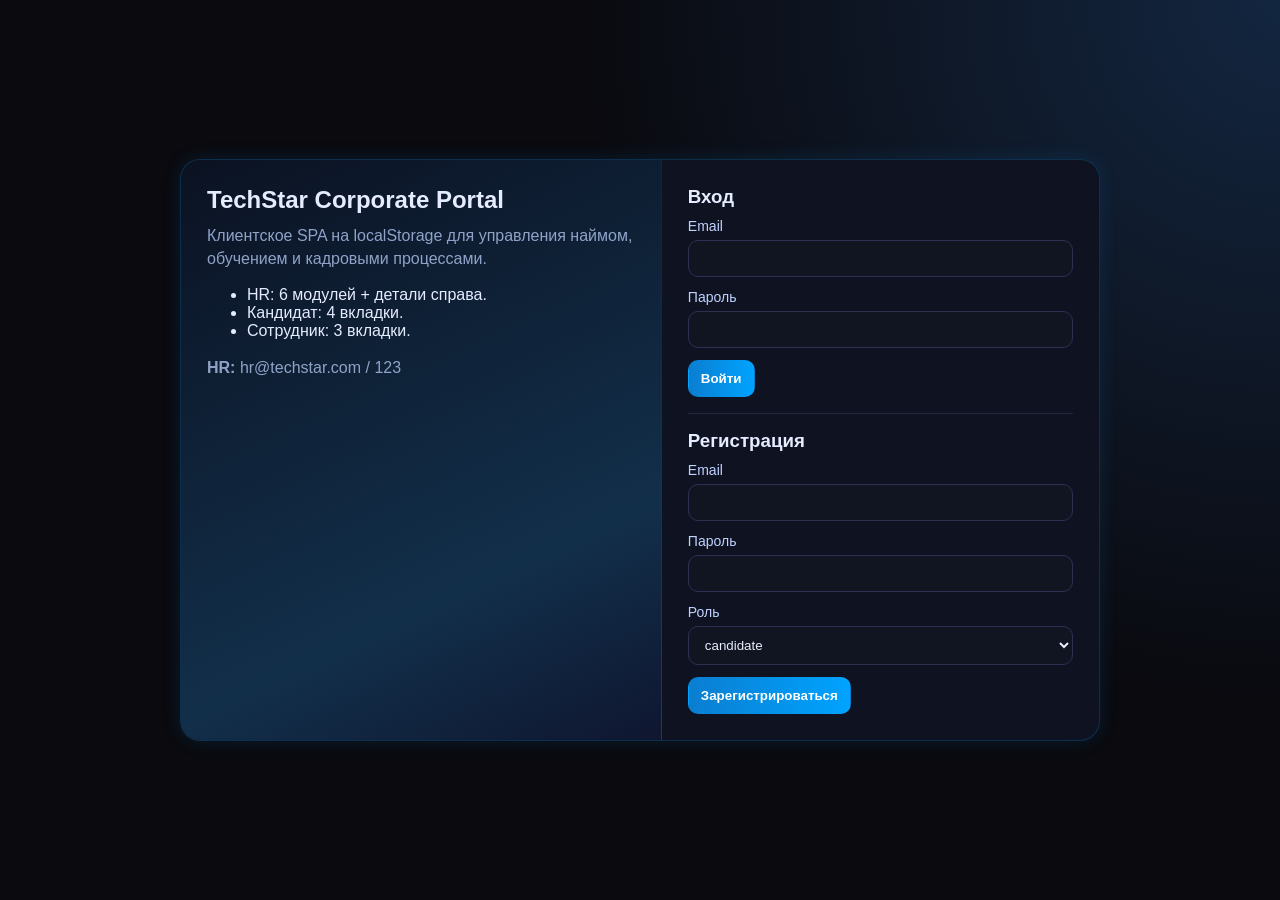
==== commit 9c2a5c91: "Build TechStar SPA with role-based HR/candidate/employee flows" ====
--- a/index.html
+++ b/index.html
@@ -3,527 +3,1158 @@
 <head>
   <meta charset="UTF-8" />
   <meta name="viewport" content="width=device-width, initial-scale=1.0" />
-  <title>e-staff HR Panel</title>
-  <link rel="preconnect" href="https://fonts.googleapis.com">
-  <link rel="preconnect" href="https://fonts.gstatic.com" crossorigin>
-  <link href="https://fonts.googleapis.com/css2?family=Inter:wght@400;500;600;700;800&display=swap" rel="stylesheet">
-  <link rel="stylesheet" href="https://cdnjs.cloudflare.com/ajax/libs/font-awesome/6.5.2/css/all.min.css">
+  <title>TechStar Portal</title>
   <style>
     :root {
-      --bg: #0a0a0f;
-      --bg-soft: #11131c;
-      --panel: rgba(255,255,255,.04);
-      --panel-2: rgba(255,255,255,.06);
-      --text: #e0e6f2;
-      --muted: #8fa2c4;
-      --line: rgba(0,163,255,.35);
-      --accent: #00a3ff;
-      --accent-2: #0a66c2;
-      --success: #1fc77b;
-      --warn: #ffc247;
-      --neutral: #94a3b8;
-      --danger: #ff5b7a;
-      --radius: 14px;
-      --glow: 0 0 0.4rem rgba(0,163,255,.5), 0 0 1rem rgba(0,163,255,.3);
+      --bg: #0A0A0F;
+      --panel: #121320;
+      --panel-soft: #171A2A;
+      --text: #E6ECFF;
+      --muted: #8FA3C8;
+      --neon: #00A3FF;
+      --neon-soft: rgba(0, 163, 255, 0.2);
+      --danger: #ef4444;
+      --success: #22c55e;
+      --warning: #f59e0b;
+      --line: #23263D;
+      --radius: 12px;
     }
 
     * { box-sizing: border-box; }
-    html, body { margin: 0; height: 100%; }
+
     body {
-      font-family: Inter, sans-serif;
+      margin: 0;
+      font-family: Inter, Segoe UI, Arial, sans-serif;
+      background: radial-gradient(circle at top right, #132640 0%, var(--bg) 45%);
       color: var(--text);
-      background:
-        radial-gradient(circle at 12% 8%, rgba(0,163,255,.16), transparent 26%),
-        radial-gradient(circle at 88% 90%, rgba(10,102,194,.15), transparent 30%),
-        var(--bg);
+      min-height: 100vh;
+    }
+
+    .hidden { display: none !important; }
+    .container { width: min(1280px, 96%); margin: 0 auto; }
+
+    /* Auth */
+    .auth-wrap { min-height: 100vh; display: flex; align-items: center; justify-content: center; padding: 24px; }
+    .auth-card {
+      width: min(920px, 100%);
+      display: grid;
+      grid-template-columns: 1.1fr 1fr;
+      background: #0f1220;
+      border: 1px solid var(--neon-soft);
+      border-radius: 20px;
+      box-shadow: 0 0 20px rgba(0, 163, 255, 0.12);
       overflow: hidden;
     }
-
-    ::-webkit-scrollbar { width: 10px; height: 10px; }
-    ::-webkit-scrollbar-track { background: #090c14; }
-    ::-webkit-scrollbar-thumb { background: linear-gradient(var(--accent), #0877d4); border-radius: 999px; }
-
-    .app {
-      display: grid;
-      grid-template-columns: 250px minmax(0, 1fr) 360px;
-      gap: 14px;
-      height: 100vh;
-      padding: 14px;
-    }
-
-    .sidebar, .main, .details {
-      border: 1px solid rgba(0,163,255,.25);
-      border-radius: var(--radius);
-      background: linear-gradient(160deg, rgba(17,19,28,.94), rgba(11,13,20,.94));
-      box-shadow: var(--glow);
-      min-height: 0;
-    }
-
-    .sidebar { padding: 14px; display: flex; flex-direction: column; gap: 14px; }
-    .logo {
-      font-size: 21px;
-      font-weight: 800;
-      letter-spacing: .8px;
+    .auth-left {
+      background: linear-gradient(155deg, #0b1222, #122f4a 70%, #0f1630);
+      padding: 26px;
+      border-right: 1px solid rgba(255,255,255,0.06);
+    }
+    .auth-right { padding: 26px; }
+
+    h1, h2, h3, h4 { margin: 0 0 10px; }
+    p { margin: 0 0 10px; color: var(--muted); line-height: 1.45; }
+    hr { border: none; border-top: 1px solid var(--line); margin: 16px 0; }
+
+    label { display: block; margin-bottom: 6px; font-size: 14px; color: #BFD2FF; }
+    input, textarea, select {
+      width: 100%;
+      border: 1px solid #2B3251;
+      border-radius: 10px;
+      background: #111522;
+      color: var(--text);
+      padding: 10px 12px;
+      outline: none;
+    }
+    input:focus, textarea:focus, select:focus {
+      border-color: var(--neon);
+      box-shadow: 0 0 0 3px var(--neon-soft);
+    }
+    textarea { resize: vertical; min-height: 84px; }
+
+    button {
+      border: 1px solid transparent;
+      background: linear-gradient(90deg, #0A7ED1, #00A3FF);
       color: #fff;
-      text-shadow: var(--glow);
-    }
-    .logo span { color: var(--accent); }
-
-    .menu { display: grid; gap: 8px; }
-    .menu-btn {
-      background: transparent;
-      color: var(--text);
-      border: 1px solid transparent;
-      border-left: 3px solid transparent;
       border-radius: 10px;
-      text-align: left;
-      padding: 10px 10px;
+      padding: 10px 12px;
       cursor: pointer;
-      transition: .22s ease;
+      font-weight: 600;
+      transition: 0.2s;
+    }
+    button:hover { filter: brightness(1.08); transform: translateY(-1px); }
+    .btn-outline { background: transparent; border-color: var(--neon); color: #88D4FF; }
+    .btn-danger { background: linear-gradient(90deg, #b91c1c, #ef4444); }
+    .btn-success { background: linear-gradient(90deg, #15803d, #22c55e); }
+    .btn-warning { background: linear-gradient(90deg, #b45309, #f59e0b); }
+
+    .actions { display: flex; gap: 8px; flex-wrap: wrap; }
+    .form-group { margin-bottom: 12px; }
+
+    /* Generic app shell */
+    .topbar {
+      margin: 14px 0;
       display: flex;
       align-items: center;
-      gap: 9px;
-    }
-    .menu-btn:hover, .menu-btn.active {
-      border-color: rgba(0,163,255,.4);
-      border-left-color: var(--accent);
-      color: #d8f1ff;
-      background: rgba(0,163,255,.11);
-      box-shadow: var(--glow);
-    }
-
-    .main { padding: 14px; overflow: auto; }
-    .topbar {
-      display: flex;
       justify-content: space-between;
-      align-items: center;
-      gap: 10px;
-      border: 1px solid rgba(0,163,255,.3);
-      border-radius: 12px;
+      gap: 12px;
       background: var(--panel);
+      border: 1px solid var(--line);
+      border-radius: var(--radius);
       padding: 12px;
-      margin-bottom: 14px;
-    }
-
-    .user { display: flex; align-items: center; gap: 10px; }
-    .avatar {
-      width: 36px; height: 36px; border-radius: 50%;
-      background: linear-gradient(145deg, #0084cc, #0a66c2);
-      display: grid; place-items: center; font-weight: 700;
-      box-shadow: var(--glow);
-    }
-
-    .btn, select, input {
-      border-radius: 10px;
-      border: 1px solid rgba(0,163,255,.4);
-      background: rgba(5,10,20,.8);
-      color: var(--text);
-      padding: 9px 10px;
-    }
-    .btn { cursor: pointer; font-weight: 600; transition: .2s; }
-    .btn:hover { background: var(--accent); color: #fff; box-shadow: var(--glow); }
-    .btn-danger { border-color: rgba(255,91,122,.45); }
-    .btn-danger:hover { background: var(--danger); }
-
-    .content-grid { display: grid; grid-template-columns: 1.55fr .9fr; gap: 12px; }
-    .card {
-      border: 1px solid rgba(0,163,255,.3);
-      border-radius: 12px;
-      background: var(--panel);
-      padding: 12px;
-      animation: fade .24s ease;
-    }
-
-    @keyframes fade { from { opacity: 0; transform: translateY(6px);} to { opacity: 1; transform: translateY(0);} }
-
-    .title-row { display:flex; justify-content: space-between; align-items: center; gap: 8px; margin-bottom: 10px; }
-    .title-row h3 { margin: 0; font-size: 16px; }
-
-    .filters { display: grid; grid-template-columns: 1fr 165px 165px; gap: 8px; margin-bottom: 10px; }
-
-    table { width: 100%; border-collapse: collapse; }
-    th, td { border-bottom: 1px solid rgba(143,162,196,.22); padding: 9px 6px; text-align: left; font-size: 13px; }
-    th { color: #9cccf0; font-weight: 600; }
-
-    .status {
-      display: inline-flex;
-      align-items: center;
-      padding: 4px 8px;
+    }
+    .topbar .badge {
+      display: inline-block;
+      border: 1px solid var(--neon-soft);
+      color: #83CBFF;
+      padding: 4px 10px;
       border-radius: 999px;
       font-size: 12px;
-      border: 1px solid;
-      white-space: nowrap;
-    }
-    .s-review { color: #73c7ff; border-color: #4ea7de; background: rgba(78,167,222,.17); }
-    .s-interview { color: #ffd778; border-color: #d4a844; background: rgba(212,168,68,.17); }
-    .s-hired { color: #6dffb7; border-color: #3fc68e; background: rgba(63,198,142,.17); }
-    .s-reject { color: #b5c4db; border-color: #8da0bd; background: rgba(141,160,189,.12); }
-    .s-train { color: #78e4ff; border-color: #32b6d7; background: rgba(50,182,215,.16); }
-
-    .stats-list, .responses { display: grid; gap: 8px; }
-    .chip {
+    }
+
+    /* HR layout */
+    .hr-layout {
+      display: grid;
+      grid-template-columns: 250px 1fr 360px;
+      gap: 12px;
+      min-height: calc(100vh - 120px);
+      margin-bottom: 16px;
+    }
+    .panel {
+      background: var(--panel);
+      border: 1px solid var(--line);
+      border-radius: var(--radius);
+      padding: 12px;
+      overflow: auto;
+    }
+    .menu-item {
+      display: block;
+      width: 100%;
+      text-align: left;
+      margin-bottom: 8px;
+      background: #111626;
+      border: 1px solid #20284a;
+      color: var(--text);
+    }
+    .menu-item.active {
+      border-color: var(--neon);
+      box-shadow: 0 0 12px var(--neon-soft);
+      color: #BFE7FF;
+    }
+    .detail-card {
+      border: 1px solid #293556;
+      border-radius: 10px;
+      padding: 10px;
+      margin-bottom: 8px;
+      background: var(--panel-soft);
       cursor: pointer;
-      border: 1px solid rgba(0,163,255,.3);
+    }
+    .detail-card.active { border-color: var(--neon); }
+
+    table { width: 100%; border-collapse: collapse; }
+    th, td { border-bottom: 1px solid var(--line); padding: 8px; font-size: 14px; text-align: left; }
+    th { color: #ADD5FF; font-size: 13px; }
+
+    .pill {
+      display: inline-block;
+      padding: 3px 8px;
+      border-radius: 999px;
+      border: 1px solid #3A4F7A;
+      background: #17213A;
+      font-size: 12px;
+      color: #96D5FF;
+    }
+
+    .tabs { display: flex; gap: 8px; flex-wrap: wrap; margin: 10px 0 14px; }
+    .tab-btn { background: #13192D; border: 1px solid #2F3E63; }
+    .tab-btn.active { border-color: var(--neon); color: #AEE2FF; box-shadow: 0 0 12px var(--neon-soft); }
+
+    .grid { display: grid; gap: 10px; }
+    .grid-2 { grid-template-columns: repeat(2, minmax(0, 1fr)); }
+    .grid-3 { grid-template-columns: repeat(3, minmax(0, 1fr)); }
+
+    .chart-row {
+      background: #121B31;
+      border: 1px solid #2C3A5F;
       border-radius: 10px;
-      padding: 9px;
-      background: var(--panel-2);
-      display: flex;
-      justify-content: space-between;
-      transition: .2s;
-    }
-    .chip:hover { transform: translateY(-1px); box-shadow: var(--glow); }
-
-    .metric {
-      border: 1px solid rgba(0,163,255,.35);
-      border-radius: 12px;
-      background: rgba(0,163,255,.08);
-      padding: 12px;
-      display: grid;
-      gap: 8px;
-    }
-    .metric .big { font-size: 28px; color: #b9e9ff; text-shadow: var(--glow); font-weight: 800; }
-    .mini { display: grid; grid-template-columns: repeat(3, 1fr); gap: 8px; }
-    .mini > div { background: rgba(255,255,255,.04); border-radius: 10px; padding: 8px; font-size: 12px; }
-
-    .details { padding: 14px; overflow: auto; }
-    .section { margin-bottom: 12px; }
-    .section h4 { margin: 0 0 8px; color: #9acff6; }
-    .tag { display: inline-block; margin: 0 6px 6px 0; padding: 5px 8px; border-radius: 999px; background: rgba(0,163,255,.14); border: 1px solid rgba(0,163,255,.4); font-size: 12px; }
-
-    .tabs-links { display: flex; flex-wrap: wrap; gap: 6px; margin-top: 10px; }
-    .tabs-links button { font-size: 12px; }
+      padding: 8px;
+      margin-bottom: 8px;
+    }
+    .bar {
+      height: 10px;
+      border-radius: 999px;
+      background: linear-gradient(90deg, #0A7ED1, #00A3FF);
+    }
 
     .modal {
-      position: fixed; inset: 0; display: none; align-items: center; justify-content: center;
-      background: rgba(2,6,12,.75); z-index: 20;
+      position: fixed; inset: 0; background: rgba(2,5,11,0.75);
+      display: none; align-items: center; justify-content: center; z-index: 10; padding: 16px;
     }
     .modal.open { display: flex; }
     .modal-box {
-      width: min(520px, 95vw);
-      border: 1px solid rgba(0,163,255,.5);
-      border-radius: 12px;
-      background: #0d1220;
-      padding: 14px;
-      box-shadow: var(--glow);
-    }
-
-    .muted { color: var(--muted); font-size: 12px; }
-    .line { border-top: 1px solid rgba(143,162,196,.24); margin: 10px 0; }
-
-    @media (max-width: 1200px) {
-      .app { grid-template-columns: 240px 1fr; }
-      .details { display: none; }
-    }
-    @media (max-width: 880px) {
-      body { overflow: auto; }
-      .app { height: auto; grid-template-columns: 1fr; }
-      .sidebar, .main { min-height: auto; }
-      .filters, .content-grid { grid-template-columns: 1fr; }
+      width: min(900px, 100%);
+      max-height: 92vh;
+      overflow: auto;
+      background: #0f1324;
+      border: 1px solid var(--line);
+      border-radius: 14px;
+      padding: 16px;
+    }
+
+    #hrDetailsToggle { display: none; margin-bottom: 8px; }
+
+    @media (max-width: 1000px) {
+      .hr-layout { grid-template-columns: 80px 1fr; }
+      .menu-text, .logo-sub { display: none; }
+      .menu-item { text-align: center; padding: 10px 0; }
+      #hrDetails { display: none; }
+      #hrDetailsToggle { display: inline-block; }
+      #hrDetails.show-mobile {
+        display: block;
+        grid-column: 1 / -1;
+      }
+    }
+
+    @media (max-width: 780px) {
+      .auth-card { grid-template-columns: 1fr; }
+      .grid-2, .grid-3 { grid-template-columns: 1fr; }
+      .topbar { flex-direction: column; align-items: flex-start; }
+      .hr-layout { grid-template-columns: 1fr; }
+      #hrMenu { display: flex; gap: 8px; overflow: auto; }
+      #hrMenu .menu-item { min-width: 140px; }
+      .mobile-tabs-select { display: block; margin-bottom: 8px; }
+      .tabs.collapse-mobile { display: none; }
     }
   </style>
 </head>
 <body>
-  <div class="app">
-    <aside class="sidebar">
-      <div class="logo"><span>e-</span>staff</div>
-      <nav class="menu" id="menu"></nav>
-    </aside>
-
-    <main class="main">
-      <header class="topbar">
-        <div>
-          <div id="greet" style="font-weight:700;">Добрый день, Елена</div>
-          <div class="muted">HR-департамент • кадровый портал</div>
-        </div>
-        <div class="user">
-          <div class="avatar">HR</div>
-          <button class="btn btn-danger" id="logout">Выход</button>
-        </div>
-      </header>
-      <section id="content"></section>
-    </main>
-
-    <aside class="details" id="details"></aside>
-  </div>
-
-  <div class="modal" id="testModal">
+  <section id="authSection" class="auth-wrap hidden">
+    <div class="auth-card">
+      <div class="auth-left">
+        <h2>TechStar Corporate Portal</h2>
+        <p>Клиентское SPA на localStorage для управления наймом, обучением и кадровыми процессами.</p>
+        <ul>
+          <li>HR: 6 модулей + детали справа.</li>
+          <li>Кандидат: 4 вкладки.</li>
+          <li>Сотрудник: 3 вкладки.</li>
+        </ul>
+        <p><strong>HR:</strong> hr@techstar.com / 123</p>
+      </div>
+      <div class="auth-right">
+        <h3>Вход</h3>
+        <form id="loginForm">
+          <div class="form-group"><label>Email</label><input id="loginEmail" type="email" required></div>
+          <div class="form-group"><label>Пароль</label><input id="loginPassword" type="password" required></div>
+          <button type="submit">Войти</button>
+        </form>
+        <hr>
+        <h3>Регистрация</h3>
+        <form id="registerForm">
+          <div class="form-group"><label>Email</label><input id="regEmail" type="email" required></div>
+          <div class="form-group"><label>Пароль</label><input id="regPassword" type="password" minlength="3" required></div>
+          <div class="form-group">
+            <label>Роль</label>
+            <select id="regRole" required>
+              <option value="candidate">candidate</option>
+              <option value="employee">employee</option>
+            </select>
+          </div>
+          <button type="submit">Зарегистрироваться</button>
+        </form>
+      </div>
+    </div>
+  </section>
+
+  <section id="appSection" class="container hidden"></section>
+
+  <div class="modal" id="mainModal">
     <div class="modal-box">
-      <div class="title-row"><h3>Назначить тестирование</h3><button class="btn" onclick="closeModal()">Закрыть</button></div>
-      <form id="testForm"></form>
+      <div class="actions" style="justify-content:space-between;align-items:center;margin-bottom:8px;">
+        <h3 id="modalTitle">Окно</h3>
+        <button class="btn-outline" onclick="closeModal()">Закрыть</button>
+      </div>
+      <div id="modalBody"></div>
     </div>
   </div>
 
-<script>
-const LS = { candidates:'hr_candidates_v2', vacancies:'hr_vacancies_v2', tests:'hr_tests_v2', responses:'hr_responses_v2', employees:'hr_employees_v2', ui:'hr_ui_v2' };
-const MENUS = [
-  {id:'vacancies', icon:'fa-briefcase', label:'Вакансии'},
-  {id:'candidates', icon:'fa-user-group', label:'Кандидаты'},
-  {id:'employees', icon:'fa-id-card', label:'Сотрудники'},
-  {id:'tests', icon:'fa-vial-circle-check', label:'Тесты'},
-  {id:'stats', icon:'fa-chart-line', label:'Статистика'},
-  {id:'calendar', icon:'fa-calendar-days', label:'Календарь'},
-  {id:'events', icon:'fa-bolt', label:'События'},
-  {id:'tasks', icon:'fa-list-check', label:'Задачи'},
-  {id:'org', icon:'fa-sitemap', label:'Орг. структура'},
-  {id:'partners', icon:'fa-building', label:'Контрагенты'},
-  {id:'call', icon:'fa-headset', label:'Колл-центр'},
-  {id:'analytics', icon:'fa-chart-pie', label:'Аналитика'},
-  {id:'settings', icon:'fa-gear', label:'Настройки'}
-];
-const STATUS = {
-  'В рассмотрении': 's-review', 'Интервью': 's-interview', 'Принят': 's-hired', 'Не принят': 's-reject', 'Проходит обучение': 's-train'
-};
-
-const state = { tab:'candidates', selectedId:null, filterStatus:'all', filterVacancy:'all', query:'' };
-const el = (id) => document.getElementById(id);
-const uid = () => Date.now() + Math.floor(Math.random()*10000);
-const get = (k, fallback=[]) => JSON.parse(localStorage.getItem(k) || JSON.stringify(fallback));
-const set = (k, v) => localStorage.setItem(k, JSON.stringify(v));
-const fmt = (d) => new Date(d).toLocaleDateString('ru-RU');
-const esc = (s='') => String(s).replace(/[&<>'"]/g,c=>({'&':'&amp;','<':'&lt;','>':'&gt;',"'":'&#39;','"':'&quot;'}[c]));
-
-function seed() {
-  if (localStorage.getItem(LS.candidates)) return;
-  const vacancies = ['Инженер','CAD-инженер','Ведущий инженер-конструктор','HR-менеджер','Технический писатель','QA инженер','Data Analyst'];
-  set(LS.vacancies, vacancies.map((v,i)=>({id:uid()+i,title:v,opened:3+i}))); 
-  set(LS.tests, [
-    {id:uid(), title:'Логика и аналитика'},
-    {id:uid(), title:'Коммуникации в команде'},
-    {id:uid(), title:'Инженерный минимум (CAD)'},
-    {id:uid(), title:'Корпоративная безопасность'}
-  ]);
-  set(LS.candidates, [
-    person('Яна Волобуева','CAD-инженер','В рассмотрении'),
-    person('Жубар Петр','Инженер','Интервью'),
-    person('Марина Коваль','Ведущий инженер-конструктор','Проходит обучение'),
-    person('Игорь Рязанов','QA инженер','Не принят'),
-    person('Диана Нечаева','Data Analyst','В рассмотрении'),
-    person('Александр Белов','Технический писатель','Принят'),
-    person('Тимур Кадыров','Инженер','Интервью'),
-    person('Елена Степаненко','HR-менеджер','В рассмотрении')
-  ]);
-  set(LS.responses, [
-    {id:uid(), fullName:'Карина Савельева', snippet:'7 лет в промышленном дизайне', date:'2026-03-27', source:'hh.ru'},
-    {id:uid(), fullName:'Сергей Муромцев', snippet:'Опыт в CAD/CAM и SolidWorks', date:'2026-03-28', source:'Habr Career'},
-    {id:uid(), fullName:'Анна Мешкова', snippet:'HRBP, опыт в IT и аутсорсе', date:'2026-03-26', source:'LinkedIn'}
-  ]);
-  set(LS.employees, [{id:uid(), fullName:'Александр Белов', position:'Технический писатель', hireDate:'2026-02-20'}]);
-  set(LS.ui, {selected:null});
-}
-
-function person(fullName, vacancy, status) {
-  return {
-    id: uid(), fullName, vacancy, status,
-    createdAt: new Date(Date.now()-86400000*8).toISOString(), updatedAt: new Date().toISOString(),
-    exp: '3+ года', education: 'МГТУ им. Баумана, 2021', specialty: 'Машиностроение', direction: 'Инженерный подбор',
-    skills: ['AutoCAD', 'SolidWorks', 'MS Office', 'Коммуникации'],
-    jobs:[{name:'ООО Техпром', period:'2022-2025'}, {name:'НИИ Проект', period:'2021-2022'}],
-    emailThread: 'Обсуждение условий оффера и даты интервью.', msgThread:'Переписка в Telegram/корп. мессенджере.', attachments:['resume.pdf','portfolio.zip'], tests:[]
-  }
-}
-
-function menuRender() {
-  el('menu').innerHTML = MENUS.map(m => `
-    <button class="menu-btn ${state.tab===m.id?'active':''}" onclick="switchTab('${m.id}')"><i class="fa-solid ${m.icon}"></i>${m.label}</button>
-  `).join('');
-}
-
-function switchTab(tab){ state.tab = tab; render(); }
-window.switchTab = switchTab;
-
-function render() { menuRender(); renderContent(); renderDetails(); }
-
-function renderContent() {
-  const c = el('content');
-  if (state.tab === 'candidates') return c.innerHTML = candidatesView();
-  if (state.tab === 'vacancies') return c.innerHTML = vacanciesView();
-  if (state.tab === 'employees') return c.innerHTML = employeesView();
-  if (state.tab === 'tests') return c.innerHTML = testsView();
-  if (state.tab === 'stats' || state.tab === 'analytics') return c.innerHTML = statsView();
-  if (state.tab === 'settings') return c.innerHTML = settingsView();
-  c.innerHTML = genericView();
-}
-
-function candidatesView() {
-  const list = get(LS.candidates);
-  const vacancies = get(LS.vacancies);
-  const filtered = list.filter(x => (state.filterStatus==='all'||x.status===state.filterStatus) && (state.filterVacancy==='all'||x.vacancy===state.filterVacancy) && x.fullName.toLowerCase().includes(state.query.toLowerCase()));
-  const statusCounts = Object.keys(STATUS).map(k => ({name:k, count:list.filter(c=>c.status===k).length}));
-
-  return `<div class="content-grid">
-    <div class="card">
-      <div class="title-row"><h3>По вакансиям — кандидаты / резюме</h3><span class="muted">${filtered.length} записей</span></div>
-      <div class="filters">
-        <input placeholder="Поиск по ФИО" value="${esc(state.query)}" oninput="state.query=this.value;render()" />
-        <select onchange="state.filterStatus=this.value;render()"><option value="all">Все статусы</option>${Object.keys(STATUS).map(s=>`<option ${state.filterStatus===s?'selected':''}>${s}</option>`).join('')}</select>
-        <select onchange="state.filterVacancy=this.value;render()"><option value="all">Все вакансии</option>${vacancies.map(v=>`<option ${state.filterVacancy===v.title?'selected':''}>${esc(v.title)}</option>`).join('')}</select>
-      </div>
-      <table><thead><tr><th>ФИО</th><th>Вакансия</th><th>Статус</th><th></th></tr></thead><tbody>
-      ${filtered.map(x=>`<tr>
-        <td>${esc(x.fullName)}</td><td>${esc(x.vacancy)}</td>
-        <td><span class="status ${STATUS[x.status]||'s-review'}">${x.status}</span></td>
-        <td><button class="btn" onclick="selectCandidate(${x.id})"><i class="fa-regular fa-eye"></i></button></td>
-      </tr>`).join('') || '<tr><td colspan="4">Нет данных</td></tr>'}
-      </tbody></table>
-    </div>
-
-    <div style="display:grid;gap:12px;">
-      <div class="card"><div class="title-row"><h3>Статусы</h3><span class="muted">кликабельно</span></div>
-      <div class="stats-list">${statusCounts.map(s=>`<div class="chip" onclick="state.filterStatus='${s.name}';state.tab='candidates';render()"><span>${s.name}</span><strong>${s.count}</strong></div>`).join('')}</div></div>
-
-      <div class="card"><div class="title-row"><h3>Отклики с сайтов</h3></div>
-      <div class="responses">${get(LS.responses).map(r=>`<div class="chip"><span><strong>${esc(r.fullName)}</strong><br><small>${esc(r.snippet)}</small><br><span class="muted">${fmt(r.date)} • ${r.source}</span></span><button class="btn" title="Просмотр"><i class="fa-regular fa-eye"></i></button></div>`).join('')}</div></div>
-
-      <div class="metric">
-        <div class="muted">До <strong>60% быстрее</strong> закрытие вакансий</div>
-        <div class="big">7</div>
-        <div class="mini"><div><strong>+4</strong><br>неактивных</div><div><strong>3 дня</strong><br>было</div><div><strong>1 день</strong><br>стало</div></div>
-      </div>
-    </div>
-  </div>`;
-}
-
-function vacanciesView() {
-  const vacancies = get(LS.vacancies); const cands = get(LS.candidates);
-  return `<div class="card"><div class="title-row"><h3>Вакансии</h3><button class="btn" onclick="createVacancy()">+ Новая</button></div>
-  <table><thead><tr><th>Вакансия</th><th>Открыто позиций</th><th>Кандидатов</th><th></th></tr></thead><tbody>
-  ${vacancies.map(v=>`<tr><td>${esc(v.title)}</td><td>${v.opened}</td><td>${cands.filter(c=>c.vacancy===v.title).length}</td><td><button class="btn" onclick="removeVacancy(${v.id})">Удалить</button></td></tr>`).join('')}
-  </tbody></table></div>`;
-}
-
-function employeesView() {
-  const emps = get(LS.employees);
-  return `<div class="card"><h3>Сотрудники</h3><table><thead><tr><th>ФИО</th><th>Должность</th><th>Дата найма</th></tr></thead><tbody>
-  ${emps.map(e=>`<tr><td>${esc(e.fullName)}</td><td>${esc(e.position)}</td><td>${fmt(e.hireDate)}</td></tr>`).join('') || '<tr><td colspan="3">Пока нет</td></tr>'}
-  </tbody></table></div>`;
-}
-
-function testsView() {
-  const tests = get(LS.tests);
-  return `<div class="card"><h3>Тесты</h3><div class="stats-list">${tests.map(t=>`<div class="chip"><span>${esc(t.title)}</span><span class="muted">доступен</span></div>`).join('')}</div></div>`;
-}
-
-function statsView() {
-  const c = get(LS.candidates); const e = get(LS.employees);
-  return `<div class="content-grid"><div class="card"><h3>Статистика</h3><div class="mini"><div><strong>${c.length}</strong><br>кандидатов</div><div><strong>${e.length}</strong><br>сотрудников</div><div><strong>${c.filter(x=>x.status==='Интервью').length}</strong><br>интервью</div></div></div>
-  <div class="card"><h3>Конверсия</h3><p class="muted">Принято: ${c.filter(x=>x.status==='Принят').length} • Отказ: ${c.filter(x=>x.status==='Не принят').length}</p></div></div>`;
-}
-
-function genericView() {
-  const names = {calendar:'Календарь',events:'События',tasks:'Задачи',org:'Орг. структура',partners:'Контрагенты',call:'Колл-центр'};
-  return `<div class="card"><h3>${names[state.tab] || 'Раздел'}</h3><p class="muted">Демо-раздел в стиле HR-панели с неоновыми акцентами. Можно расширить бизнес-логикой.</p></div>`;
-}
-
-function settingsView() {
-  return `<div class="card"><h3>Настройки</h3><p class="muted">Сбросить демо-данные localStorage.</p><button class="btn btn-danger" onclick="resetData()">Сброс</button></div>`;
-}
-
-function renderDetails() {
-  if (window.innerWidth <= 1200) return;
-  const panel = el('details');
-  if (state.tab !== 'candidates') {
-    panel.innerHTML = `<div class="card"><h3>Информация</h3><p class="muted">Откройте вкладку «Кандидаты», чтобы увидеть детальную карточку кандидата.</p></div>`;
-    return;
-  }
-  const list = get(LS.candidates);
-  const sel = list.find(x => x.id === state.selectedId) || list[0];
-  if (!sel) return panel.innerHTML = '<div class="card">Нет кандидатов</div>';
-  state.selectedId = sel.id;
-
-  panel.innerHTML = `<div class="card section"><h3>${esc(sel.fullName)}</h3>
-    <div><span class="status ${STATUS[sel.status]||'s-review'}">${sel.status}</span></div>
-    <div class="muted">Создано: ${fmt(sel.createdAt)} • Обновлено: ${fmt(sel.updatedAt)}</div>
-  </div>
-
-  <div class="card section">
-    <h4>Общие сведения</h4>
-    <div class="muted">Стаж: ${esc(sel.exp)} • Образование: ${esc(sel.education)}</div>
-    <div class="muted">Направление: ${esc(sel.direction)} • Специальность: ${esc(sel.specialty)}</div>
-    <div class="line"></div>
-    <h4>Навыки</h4>
-    ${sel.skills.map(s=>`<span class="tag">${esc(s)}</span>`).join('')}
-    <h4>Места работы</h4>
-    ${sel.jobs.map(j=>`<div class="muted">• ${esc(j.name)} (${esc(j.period)})</div>`).join('')}
-    <h4>Вакансия</h4>
-    <div>${esc(sel.vacancy)}</div>
-    <h4>Личное дело</h4>
-    ${sel.attachments.map(f=>`<span class="tag"><i class="fa-regular fa-file"></i> ${esc(f)}</span>`).join('')}
-
-    <div class="tabs-links">
-      <button class="btn" onclick="alert('E-mail: ${esc(sel.emailThread)}')">Переписка по E-mail</button>
-      <button class="btn" onclick="alert('Мессенджеры: ${esc(sel.msgThread)}')">Переписка в мессенджерах</button>
-      <button class="btn" onclick="alert('Приложения: ${sel.attachments.join(', ')}')">Приложения</button>
-    </div>
-
-    <div class="line"></div>
-    <label class="muted">Изменить статус</label>
-    <select onchange="changeStatus(${sel.id}, this.value)">${Object.keys(STATUS).map(s=>`<option ${s===sel.status?'selected':''}>${s}</option>`).join('')}</select>
-    <div class="tabs-links" style="margin-top:8px;">
-      <button class="btn" onclick="changeStatus(${sel.id},'Интервью')">Пригласить на собеседование</button>
-      <button class="btn" onclick="changeStatus(${sel.id},'Проходит обучение')">Отправить на обучение</button>
-      <button class="btn" onclick="changeStatus(${sel.id},'Принят')">Принять на работу</button>
-    </div>
-  </div>`;
-}
-
-function selectCandidate(id){ state.selectedId = id; renderDetails(); }
-window.selectCandidate = selectCandidate;
-
-function changeStatus(id, value) {
-  const data = get(LS.candidates);
-  const i = data.findIndex(c => c.id===id);
-  if (i < 0) return;
-  data[i].status = value;
-  data[i].updatedAt = new Date().toISOString();
-  set(LS.candidates, data);
-
-  if (value === 'Проходит обучение') openTestModal(id);
-  if (value === 'Принят') {
-    const emps = get(LS.employees);
-    if (!emps.some(e => e.fullName === data[i].fullName)) {
-      emps.push({id:uid(), fullName:data[i].fullName, position:data[i].vacancy, hireDate:new Date().toISOString()});
-      set(LS.employees, emps);
-    }
-    alert(`Сотрудник ${data[i].fullName} добавлен в штат (демо).`);
-    console.log('Employee created:', data[i].fullName);
-  }
-  render();
-}
-window.changeStatus = changeStatus;
-
-function openTestModal(id) {
-  const tests = get(LS.tests);
-  el('testForm').innerHTML = `${tests.map(t=>`<label style="display:block;margin-bottom:7px;"><input type="checkbox" name="test" value="${t.id}" /> ${esc(t.title)}</label>`).join('')}
-  <button class="btn" type="submit">Сохранить</button>`;
-  el('testForm').onsubmit = (e) => {
-    e.preventDefault();
-    const chosen = Array.from(e.target.querySelectorAll('input[name="test"]:checked')).map(x => Number(x.value));
-    const data = get(LS.candidates); const i = data.findIndex(c=>c.id===id);
-    data[i].tests = chosen; set(LS.candidates, data);
-    closeModal(); render();
-  };
-  el('testModal').classList.add('open');
-}
-function closeModal(){ el('testModal').classList.remove('open'); }
-window.closeModal = closeModal;
-
-function createVacancy() {
-  const t = prompt('Название вакансии');
-  if (!t) return;
-  const list = get(LS.vacancies); list.push({id:uid(), title:t.trim(), opened:1}); set(LS.vacancies, list); render();
-}
-window.createVacancy = createVacancy;
-
-function removeVacancy(id){ if(confirm('Удалить вакансию?')){ set(LS.vacancies, get(LS.vacancies).filter(v=>v.id!==id)); render(); } }
-window.removeVacancy = removeVacancy;
-
-function resetData(){ if(confirm('Очистить все демо-данные?')){ Object.values(LS).forEach(k=>localStorage.removeItem(k)); seed(); render(); } }
-window.resetData = resetData;
-
-el('logout').addEventListener('click', ()=>alert('Демо: выход из системы'));
-seed();
-state.selectedId = get(LS.ui, {selected:null}).selected || get(LS.candidates)[0]?.id;
-render();
-</script>
+  <script>
+    const KEYS = {
+      users: 'users', candidates: 'candidates', employees: 'employees', vacancies: 'vacancies', tests: 'tests', testResults: 'testResults', session: 'currentUser'
+    };
+
+    const CANDIDATE_STATUSES = ['Новый', 'В рассмотрении', 'Собеседование', 'Тест назначен', 'Оффер', 'Принят на работу', 'Отказ'];
+    const HR_MENU = ['Вакансии', 'Кандидаты', 'Статистика', 'Тесты', 'Сотрудники', 'Настройки'];
+
+    const ui = {
+      hrModule: 0,
+      hrSelected: null,
+      candidateTab: 0,
+      employeeTab: 0,
+      detailsOpenMobile: false
+    };
+
+    const uid = () => Math.floor(Date.now() + Math.random() * 100000);
+    const now = () => new Date().toISOString();
+    const formatDate = (v) => new Date(v).toLocaleDateString('ru-RU');
+    const esc = (v = '') => String(v).replace(/[&<>'"]/g, ch => ({'&':'&amp;','<':'&lt;','>':'&gt;',"'":'&#39;','"':'&quot;'}[ch]));
+    const getData = key => JSON.parse(localStorage.getItem(key) || '[]');
+    const setData = (k, v) => localStorage.setItem(k, JSON.stringify(v));
+    const getSession = () => JSON.parse(localStorage.getItem(KEYS.session) || 'null');
+    const setSession = v => localStorage.setItem(KEYS.session, JSON.stringify(v));
+
+    function initDemoData() {
+      if (localStorage.getItem(KEYS.users)) return;
+
+      const hr = { id: uid(), email: 'hr@techstar.com', password: '123', role: 'hr' };
+      const cUsers = [
+        { id: uid(), email: 'alex.smirnov@demo.com', password: '123', role: 'candidate' },
+        { id: uid(), email: 'anna.kuznetsova@demo.com', password: '123', role: 'candidate' },
+        { id: uid(), email: 'dmitry.popov@demo.com', password: '123', role: 'candidate' }
+      ];
+      const eUsers = [
+        { id: uid(), email: 'irina.sokolova@demo.com', password: '123', role: 'employee' },
+        { id: uid(), email: 'nikita.fedorov@demo.com', password: '123', role: 'employee' }
+      ];
+
+      setData(KEYS.users, [hr, ...cUsers, ...eUsers]);
+
+      const vacancies = [
+        { id: uid(), title: 'Frontend Engineer', status: 'Открыта', description: 'Разработка UI в продуктовой команде', requirements: 'JS, CSS, SPA', salary: '220000', createdAt: now(), closedAt: null },
+        { id: uid(), title: 'Backend Engineer', status: 'Открыта', description: 'API и интеграции', requirements: 'Node.js, PostgreSQL', salary: '250000', createdAt: now(), closedAt: null },
+        { id: uid(), title: 'HR Generalist', status: 'Пауза', description: 'Массовый и точечный найм', requirements: 'Опыт 2+ года', salary: '170000', createdAt: now(), closedAt: null }
+      ];
+      setData(KEYS.vacancies, vacancies);
+
+      setData(KEYS.candidates, [
+        {
+          id: uid(), userId: cUsers[0].id, fullName: 'Алексей Смирнов', contacts: 'alex.smirnov@demo.com', desiredPosition: 'Frontend Engineer', status: 'В рассмотрении',
+          experience: '2 года', education: 'СПбПУ, информатика', sourcing: 'LinkedIn', specialty: 'Web', skills: ['JavaScript', 'React'], educations: ['СПбПУ 2018-2022'], workPlaces: ['SoftByte (Junior Frontend)'],
+          vacancyId: vacancies[0].id, assignedTests: [], createdAt: now(), updatedAt: now(), lockResume: true
+        },
+        {
+          id: uid(), userId: cUsers[1].id, fullName: 'Анна Кузнецова', contacts: 'anna.kuznetsova@demo.com', desiredPosition: 'Backend Engineer', status: 'Тест назначен',
+          experience: '3 года', education: 'ИТМО', sourcing: 'hh.ru', specialty: 'Backend', skills: ['Node.js', 'SQL'], educations: ['ИТМО 2017-2021'], workPlaces: ['CodeRiver (Backend Dev)'],
+          vacancyId: vacancies[1].id, assignedTests: [], createdAt: now(), updatedAt: now(), lockResume: true
+        },
+        {
+          id: uid(), userId: cUsers[2].id, fullName: 'Дмитрий Попов', contacts: 'dmitry.popov@demo.com', desiredPosition: 'HR Generalist', status: 'Новый',
+          experience: '1.5 года', education: 'РАНХиГС', sourcing: 'Referral', specialty: 'HR', skills: ['Рекрутинг', 'Оценка'], educations: ['РАНХиГС 2016-2020'], workPlaces: ['PeopleDrive (Recruiter)'],
+          vacancyId: vacancies[2].id, assignedTests: [], createdAt: now(), updatedAt: now(), lockResume: false
+        },
+        {
+          id: uid(), userId: null, fullName: 'Елена Морозова', contacts: 'elena.m@mail.com', desiredPosition: 'Frontend Engineer', status: 'Собеседование',
+          experience: '4 года', education: 'МФТИ', sourcing: 'Telegram', specialty: 'Frontend', skills: ['Vue', 'TypeScript'], educations: ['МФТИ 2014-2018'], workPlaces: ['BrightApps'],
+          vacancyId: vacancies[0].id, assignedTests: [], createdAt: now(), updatedAt: now(), lockResume: true
+        }
+      ]);
+
+      const tests = [
+        {
+          id: uid(), title: 'Tech Screening: Candidate', description: 'Базовый тест для кандидатов', category: 'candidate',
+          questions: [
+            { text: 'Что такое замыкание?', type: 'text', keyword: 'функц' },
+            { text: 'Выберите примитивы JS', type: 'multi', options: ['string', 'number', 'object'], correct: ['string', 'number'] },
+            { text: 'Какой метод для массивов создаёт новый массив?', type: 'single', options: ['map', 'push', 'sort'], correct: 'map' }
+          ]
+        },
+        {
+          id: uid(), title: 'Team Communication', description: 'Тест для сотрудников', category: 'employee',
+          questions: [
+            { text: 'Что важно в обратной связи?', type: 'text', keyword: 'конкрет' },
+            { text: 'Выберите инструменты командной синхронизации', type: 'multi', options: ['daily standup', 'silent mode', 'retrospective'], correct: ['daily standup', 'retrospective'] }
+          ]
+        }
+      ];
+      setData(KEYS.tests, tests);
+
+      const candidates = getData(KEYS.candidates);
+      candidates[1].assignedTests = [tests[0].id];
+      setData(KEYS.candidates, candidates);
+
+      setData(KEYS.employees, [
+        { id: uid(), userId: eUsers[0].id, fullName: 'Ирина Соколова', position: 'Product Manager', hireDate: now(), assignedTests: [tests[1].id] },
+        { id: uid(), userId: eUsers[1].id, fullName: 'Никита Фёдоров', position: 'QA Engineer', hireDate: now(), assignedTests: [] }
+      ]);
+
+      setData(KEYS.testResults, []);
+    }
+
+    function openModal(title, html) {
+      document.getElementById('modalTitle').textContent = title;
+      document.getElementById('modalBody').innerHTML = html;
+      document.getElementById('mainModal').classList.add('open');
+    }
+    function closeModal() { document.getElementById('mainModal').classList.remove('open'); }
+    window.closeModal = closeModal;
+
+    function login(email, password) {
+      const user = getData(KEYS.users).find(u => u.email.toLowerCase() === email.toLowerCase() && u.password === password);
+      if (!user) return alert('Неверный email или пароль');
+      setSession(user);
+      render();
+    }
+
+    function register(email, password, role) {
+      const users = getData(KEYS.users);
+      if (!email || !password) return alert('Заполните email и пароль');
+      if (role === 'hr') return alert('Роль hr доступна только преднастроенному пользователю');
+      if (users.some(u => u.email.toLowerCase() === email.toLowerCase())) return alert('Пользователь уже существует');
+
+      const user = { id: uid(), email, password, role };
+      users.push(user);
+      setData(KEYS.users, users);
+      if (role === 'candidate') {
+        const arr = getData(KEYS.candidates);
+        arr.push({ id: uid(), userId: user.id, fullName: '', contacts: email, desiredPosition: '', status: 'Новый', experience: '', education: '', skills: [], educations: [], workPlaces: [], sourcing: '', specialty: '', vacancyId: null, assignedTests: [], createdAt: now(), updatedAt: now(), lockResume: false });
+        setData(KEYS.candidates, arr);
+      } else {
+        const arr = getData(KEYS.employees);
+        arr.push({ id: uid(), userId: user.id, fullName: '', position: 'Не назначена', hireDate: now(), assignedTests: [] });
+        setData(KEYS.employees, arr);
+      }
+      alert('Регистрация успешна. Теперь выполните вход.');
+    }
+
+    function logout() {
+      localStorage.removeItem(KEYS.session);
+      render();
+    }
+
+    function render() {
+      const auth = document.getElementById('authSection');
+      const app = document.getElementById('appSection');
+      const user = getSession();
+
+      if (!user) {
+        app.classList.add('hidden');
+        auth.classList.remove('hidden');
+        return;
+      }
+
+      auth.classList.add('hidden');
+      app.classList.remove('hidden');
+
+      if (user.role === 'hr') renderHr(user);
+      if (user.role === 'candidate') renderCandidate(user);
+      if (user.role === 'employee') renderEmployee(user);
+    }
+
+    function renderTopbar(user, subtitle) {
+      return `
+        <div class="topbar">
+          <div>
+            <h3>TechStar Portal</h3>
+            <p>${esc(user.email)} · <span class="badge">${esc(user.role)}</span> · ${esc(subtitle)}</p>
+          </div>
+          <button class="btn-danger" onclick="logout()">Выход</button>
+        </div>
+      `;
+    }
+
+    /* HR */
+    function renderHr(user) {
+      const app = document.getElementById('appSection');
+      const module = ui.hrModule;
+      app.innerHTML = `
+        ${renderTopbar(user, 'HR-панель')}
+        <button id="hrDetailsToggle" class="btn-outline" onclick="toggleHrDetails()">Показать детали</button>
+        <div class="hr-layout">
+          <aside id="hrMenu" class="panel">
+            <h3>TechStar</h3>
+            <p class="logo-sub">Управление персоналом</p>
+            ${HR_MENU.map((item, i) => `<button class="menu-item ${module===i?'active':''}" onclick="setHrModule(${i})"><span class="menu-text">${item}</span>${window.innerWidth<=1000?'📌':''}</button>`).join('')}
+          </aside>
+          <main id="hrMain" class="panel">${renderHrMain(module)}</main>
+          <aside id="hrDetails" class="panel ${ui.detailsOpenMobile ? 'show-mobile' : ''}">${renderHrDetails(module)}</aside>
+        </div>
+      `;
+    }
+
+    function setHrModule(i) { ui.hrModule = i; ui.hrSelected = null; render(); }
+    function toggleHrDetails() { ui.detailsOpenMobile = !ui.detailsOpenMobile; render(); }
+    window.setHrModule = setHrModule;
+    window.toggleHrDetails = toggleHrDetails;
+    window.logout = logout;
+
+    function renderHrMain(module) {
+      if (module === 0) return hrVacanciesMain();
+      if (module === 1) return hrCandidatesMain();
+      if (module === 2) return hrStatsMain();
+      if (module === 3) return hrTestsMain();
+      if (module === 4) return hrEmployeesMain();
+      return hrSettingsMain();
+    }
+
+    function renderHrDetails(module) {
+      if (module === 0) return hrVacancyDetails();
+      if (module === 1) return hrCandidateDetails();
+      if (module === 2) return '<h4>Детали статистики</h4><p>Графики обновляются автоматически на основе localStorage.</p>';
+      if (module === 3) return hrTestDetails();
+      if (module === 4) return hrEmployeeDetails();
+      return '<h4>Профиль HR</h4><p>Изменения данных сохраняются локально.</p>';
+    }
+
+    /* HR: Vacancies */
+    function hrVacanciesMain() {
+      const list = getData(KEYS.vacancies);
+      return `
+        <div class="actions" style="justify-content:space-between;align-items:center;"><h3>Вакансии</h3><button onclick="openVacancyModal()">Создать вакансию</button></div>
+        ${list.map(v => `
+          <div class="detail-card ${ui.hrSelected===v.id?'active':''}" onclick="selectHrItem(${v.id})">
+            <strong>${esc(v.title)}</strong>
+            <p><span class="pill">${esc(v.status)}</span> · ${formatDate(v.createdAt)}</p>
+            <p>${esc(v.description)}</p>
+          </div>
+        `).join('') || '<p>Нет вакансий.</p>'}
+      `;
+    }
+
+    function hrVacancyDetails() {
+      const list = getData(KEYS.vacancies);
+      const v = list.find(x => x.id === ui.hrSelected);
+      if (!v) return '<h4>Детали вакансии</h4><p>Выберите вакансию из списка.</p>';
+      return `
+        <h4>Редактирование вакансии</h4>
+        <form onsubmit="saveVacancy(event, ${v.id})">
+          <div class="form-group"><label>Название</label><input name="title" value="${esc(v.title)}" required></div>
+          <div class="form-group"><label>Статус</label><select name="status"><option ${v.status==='Открыта'?'selected':''}>Открыта</option><option ${v.status==='Пауза'?'selected':''}>Пауза</option><option ${v.status==='Закрыта'?'selected':''}>Закрыта</option></select></div>
+          <div class="form-group"><label>Описание</label><textarea name="description" required>${esc(v.description)}</textarea></div>
+          <div class="form-group"><label>Требования</label><textarea name="requirements" required>${esc(v.requirements)}</textarea></div>
+          <div class="form-group"><label>Зарплата</label><input name="salary" value="${esc(v.salary)}" required></div>
+          <div class="actions"><button type="submit">Сохранить</button><button type="button" class="btn-danger" onclick="deleteVacancy(${v.id})">Удалить</button></div>
+        </form>
+      `;
+    }
+
+    function openVacancyModal() {
+      openModal('Новая вакансия', `
+        <form onsubmit="createVacancy(event)">
+          <div class="form-group"><label>Название</label><input name="title" required></div>
+          <div class="form-group"><label>Описание</label><textarea name="description" required></textarea></div>
+          <div class="form-group"><label>Требования</label><textarea name="requirements" required></textarea></div>
+          <div class="form-group"><label>Зарплата</label><input name="salary" required></div>
+          <button type="submit">Создать</button>
+        </form>
+      `);
+    }
+
+    function createVacancy(e) {
+      e.preventDefault();
+      const fd = Object.fromEntries(new FormData(e.target).entries());
+      const arr = getData(KEYS.vacancies);
+      arr.push({ id: uid(), ...fd, status: 'Открыта', createdAt: now(), closedAt: null });
+      setData(KEYS.vacancies, arr);
+      closeModal();
+      render();
+    }
+
+    function saveVacancy(e, id) {
+      e.preventDefault();
+      const data = Object.fromEntries(new FormData(e.target).entries());
+      const arr = getData(KEYS.vacancies);
+      const idx = arr.findIndex(v => v.id === id);
+      if (idx < 0) return;
+      if (arr[idx].status !== 'Закрыта' && data.status === 'Закрыта') arr[idx].closedAt = now();
+      arr[idx] = { ...arr[idx], ...data };
+      setData(KEYS.vacancies, arr);
+      render();
+    }
+
+    function deleteVacancy(id) {
+      if (!confirm('Удалить вакансию?')) return;
+      setData(KEYS.vacancies, getData(KEYS.vacancies).filter(v => v.id !== id));
+      ui.hrSelected = null;
+      render();
+    }
+
+    window.openVacancyModal = openVacancyModal;
+    window.createVacancy = createVacancy;
+    window.saveVacancy = saveVacancy;
+    window.deleteVacancy = deleteVacancy;
+
+    /* HR: Candidates */
+    function hrCandidatesMain() {
+      const candidates = getData(KEYS.candidates).filter(c => c.status !== 'Принят на работу');
+      const search = (document.getElementById('candSearch')?.value || '').toLowerCase();
+      const statusFilter = document.getElementById('candFilter')?.value || 'all';
+      const rows = candidates.filter(c => {
+        const byStatus = statusFilter === 'all' || c.status === statusFilter;
+        const bySearch = !search || `${c.fullName} ${c.desiredPosition}`.toLowerCase().includes(search);
+        return byStatus && bySearch;
+      });
+
+      return `
+        <div class="actions" style="justify-content:space-between;align-items:center;">
+          <h3>Кандидаты</h3>
+          <button onclick="openCandidateModal()">Добавить кандидата</button>
+        </div>
+        <div class="grid grid-2" style="margin-bottom:8px;">
+          <input id="candSearch" placeholder="Поиск по ФИО/должности" oninput="render()" value="${esc(search)}">
+          <select id="candFilter" onchange="render()">
+            <option value="all">Все статусы</option>
+            ${CANDIDATE_STATUSES.map(s => `<option value="${s}" ${s===statusFilter?'selected':''}>${s}</option>`).join('')}
+          </select>
+        </div>
+        ${rows.map(c => `<div class="detail-card ${ui.hrSelected===c.id?'active':''}" onclick="selectHrItem(${c.id})"><strong>${esc(c.fullName || 'Без имени')}</strong><p>${esc(c.desiredPosition || '-')} · <span class="pill">${esc(c.status)}</span></p></div>`).join('') || '<p>Нет кандидатов.</p>'}
+      `;
+    }
+
+    function hrCandidateDetails() {
+      const c = getData(KEYS.candidates).find(x => x.id === ui.hrSelected);
+      if (!c) return '<h4>Карточка кандидата</h4><p>Выберите кандидата.</p>';
+      const tests = getData(KEYS.tests).filter(t => t.category === 'candidate');
+      const vacancies = getData(KEYS.vacancies);
+      return `
+        <h4>${esc(c.fullName || 'Кандидат')}</h4>
+        <p>Создан: ${formatDate(c.createdAt)} · Обновлён: ${formatDate(c.updatedAt)}</p>
+        <form onsubmit="saveCandidateDetail(event, ${c.id})">
+          <div class="form-group"><label>Статус</label><select name="status">${CANDIDATE_STATUSES.map(s => `<option ${s===c.status?'selected':''}>${s}</option>`).join('')}</select></div>
+          <div class="form-group"><label>Стаж</label><input name="experience" value="${esc(c.experience||'')}"></div>
+          <div class="form-group"><label>Образование</label><input name="education" value="${esc(c.education||'')}"></div>
+          <div class="form-group"><label>Направление подбора</label><input name="sourcing" value="${esc(c.sourcing||'')}"></div>
+          <div class="form-group"><label>Специальность</label><input name="specialty" value="${esc(c.specialty||'')}"></div>
+          <div class="form-group"><label>Навыки (через ;)</label><input name="skills" value="${esc((c.skills||[]).join('; '))}"></div>
+          <div class="form-group"><label>Образование (таблица, через ;)</label><input name="educations" value="${esc((c.educations||[]).join('; '))}"></div>
+          <div class="form-group"><label>Места работы (через ;)</label><input name="workPlaces" value="${esc((c.workPlaces||[]).join('; '))}"></div>
+          <div class="form-group"><label>Вакансия</label><select name="vacancyId"><option value="">Не выбрана</option>${vacancies.map(v => `<option value="${v.id}" ${c.vacancyId===v.id?'selected':''}>${esc(v.title)}</option>`).join('')}</select></div>
+          <div class="form-group"><label>Назначить тестирование</label><select name="assignedTests" multiple size="4">${tests.map(t => `<option value="${t.id}" ${(c.assignedTests||[]).includes(t.id)?'selected':''}>${esc(t.title)}</option>`).join('')}</select></div>
+          <div class="actions">
+            <button type="submit">Сохранить</button>
+            <button type="button" class="btn-success" onclick="hireCandidate(${c.id})">Принять на работу</button>
+          </div>
+        </form>
+        <hr>
+        <h4>Переписка / приложения</h4>
+        <div class="tabs"><span class="pill">Переписка по E-mail (заглушка)</span><span class="pill">Переписка в мессенджерах (заглушка)</span><span class="pill">Приложения (заглушка)</span></div>
+      `;
+    }
+
+    function openCandidateModal() {
+      const vacancies = getData(KEYS.vacancies);
+      openModal('Добавить кандидата', `
+        <form onsubmit="createCandidate(event)">
+          <div class="grid grid-2">
+            <div class="form-group"><label>ФИО</label><input name="fullName" required></div>
+            <div class="form-group"><label>Контакты</label><input name="contacts" required></div>
+          </div>
+          <div class="grid grid-2">
+            <div class="form-group"><label>Желаемая должность</label><input name="desiredPosition" required></div>
+            <div class="form-group"><label>Вакансия</label><select name="vacancyId"><option value="">Не выбрана</option>${vacancies.map(v => `<option value="${v.id}">${esc(v.title)}</option>`).join('')}</select></div>
+          </div>
+          <button type="submit">Сохранить</button>
+        </form>
+      `);
+    }
+
+    function createCandidate(e) {
+      e.preventDefault();
+      const fd = Object.fromEntries(new FormData(e.target).entries());
+      const arr = getData(KEYS.candidates);
+      arr.push({ id: uid(), userId: null, fullName: fd.fullName, contacts: fd.contacts, desiredPosition: fd.desiredPosition, status: 'Новый', experience: '', education: '', skills: [], educations: [], workPlaces: [], sourcing: '', specialty: '', vacancyId: Number(fd.vacancyId) || null, assignedTests: [], createdAt: now(), updatedAt: now(), lockResume: true });
+      setData(KEYS.candidates, arr);
+      closeModal();
+      render();
+    }
+
+    function saveCandidateDetail(e, id) {
+      e.preventDefault();
+      const arr = getData(KEYS.candidates);
+      const idx = arr.findIndex(c => c.id === id);
+      if (idx < 0) return;
+      const f = e.target;
+      arr[idx] = {
+        ...arr[idx],
+        status: f.status.value,
+        experience: f.experience.value,
+        education: f.education.value,
+        sourcing: f.sourcing.value,
+        specialty: f.specialty.value,
+        skills: f.skills.value.split(';').map(s => s.trim()).filter(Boolean),
+        educations: f.educations.value.split(';').map(s => s.trim()).filter(Boolean),
+        workPlaces: f.workPlaces.value.split(';').map(s => s.trim()).filter(Boolean),
+        vacancyId: Number(f.vacancyId.value) || null,
+        assignedTests: Array.from(f.assignedTests.selectedOptions).map(o => Number(o.value)),
+        updatedAt: now(),
+        lockResume: true
+      };
+      setData(KEYS.candidates, arr);
+      render();
+    }
+
+    function hireCandidate(candidateId) {
+      const candidates = getData(KEYS.candidates);
+      const users = getData(KEYS.users);
+      const employees = getData(KEYS.employees);
+      const idx = candidates.findIndex(c => c.id === candidateId);
+      if (idx < 0) return;
+      const c = candidates[idx];
+      c.status = 'Принят на работу';
+      c.updatedAt = now();
+
+      if (c.userId) {
+        const uIdx = users.findIndex(u => u.id === c.userId);
+        if (uIdx >= 0) users[uIdx].role = 'employee';
+      }
+
+      employees.push({
+        id: uid(),
+        userId: c.userId || uid(),
+        fullName: c.fullName,
+        position: c.desiredPosition || 'Сотрудник',
+        hireDate: now(),
+        assignedTests: []
+      });
+
+      setData(KEYS.users, users);
+      setData(KEYS.employees, employees);
+      setData(KEYS.candidates, candidates.filter(x => x.id !== candidateId));
+      ui.hrSelected = null;
+      alert('Кандидат принят на работу. Роль пользователя обновлена (если была связка userId).');
+      render();
+    }
+
+    window.openCandidateModal = openCandidateModal;
+    window.createCandidate = createCandidate;
+    window.saveCandidateDetail = saveCandidateDetail;
+    window.hireCandidate = hireCandidate;
+
+    /* HR: stats */
+    function hrStatsMain() {
+      const candidates = getData(KEYS.candidates);
+      const results = getData(KEYS.testResults);
+      const tests = getData(KEYS.tests);
+      const employees = getData(KEYS.employees);
+
+      const maxCount = Math.max(1, ...CANDIDATE_STATUSES.map(s => candidates.filter(c => c.status===s).length));
+      const candidateUserIds = candidates.map(c => c.userId).filter(Boolean);
+      const candidateResults = results.filter(r => candidateUserIds.includes(r.userId));
+      const avgCandidate = candidateResults.length ? (candidateResults.reduce((a,b)=>a+b.score,0)/candidateResults.length).toFixed(1) : '0';
+      const employeeResults = results.filter(r => tests.some(t => t.id===r.testId && t.category==='employee'));
+      const passed = employeeResults.filter(r => r.score >= 60).length;
+      const failed = employeeResults.filter(r => r.score < 60).length;
+      const closedVacancies = getData(KEYS.vacancies).filter(v => v.status === 'Закрыта' && v.closedAt);
+      const avgCloseDays = closedVacancies.length ? (closedVacancies.reduce((acc, v) => acc + (new Date(v.closedAt) - new Date(v.createdAt))/(1000*3600*24), 0)/closedVacancies.length).toFixed(1) : '—';
+
+      return `
+        <h3>Статистика</h3>
+        <div class="panel" style="margin-bottom:8px;">
+          <h4>Количество кандидатов по статусам</h4>
+          ${CANDIDATE_STATUSES.map(s => {
+            const count = candidates.filter(c => c.status===s).length;
+            const width = Math.round((count / maxCount) * 100);
+            return `<div class="chart-row"><div style="display:flex;justify-content:space-between;"><span>${s}</span><strong>${count}</strong></div><div class="bar" style="width:${width}%;"></div></div>`;
+          }).join('')}
+        </div>
+        <div class="grid grid-2">
+          <div class="panel"><h4>Средний балл кандидатов</h4><p style="font-size:28px;color:#98D9FF;">${avgCandidate}%</p></div>
+          <div class="panel"><h4>Сотрудники: прошли / не прошли</h4><p style="font-size:24px;">${passed} / ${failed}</p><p>Всего сотрудников: ${employees.length}</p></div>
+        </div>
+        <div class="panel" style="margin-top:8px;"><h4>Среднее время закрытия вакансии</h4><p>${avgCloseDays === '—' ? 'Заглушка: пока нет закрытых вакансий' : `${avgCloseDays} дн.`}</p></div>
+      `;
+    }
+
+    /* HR: tests */
+    function hrTestsMain() {
+      const tests = getData(KEYS.tests);
+      return `
+        <div class="actions" style="justify-content:space-between;align-items:center;"><h3>Тесты</h3><button onclick="openTestModal()">Создать тест</button></div>
+        ${tests.map(t => `<div class="detail-card ${ui.hrSelected===t.id?'active':''}" onclick="selectHrItem(${t.id})"><strong>${esc(t.title)}</strong><p>${esc(t.description)}</p><p><span class="pill">${t.category==='candidate'?'для кандидатов':'для сотрудников'}</span> · ${t.questions.length} вопросов</p></div>`).join('') || '<p>Нет тестов.</p>'}
+      `;
+    }
+
+    function hrTestDetails() {
+      const t = getData(KEYS.tests).find(x => x.id === ui.hrSelected);
+      if (!t) return '<h4>Детали теста</h4><p>Выберите тест.</p>';
+      return `
+        <h4>Редактирование теста</h4>
+        <form onsubmit="updateTest(event, ${t.id})">
+          <div class="form-group"><label>Название</label><input name="title" value="${esc(t.title)}" required></div>
+          <div class="form-group"><label>Описание</label><textarea name="description" required>${esc(t.description)}</textarea></div>
+          <div class="form-group"><label>Категория</label><select name="category"><option value="candidate" ${t.category==='candidate'?'selected':''}>кандидаты</option><option value="employee" ${t.category==='employee'?'selected':''}>сотрудники</option></select></div>
+          <p>Вопросы: ${t.questions.length}. Для полной переработки удалите и создайте заново.</p>
+          <div class="actions"><button type="submit">Сохранить</button><button type="button" class="btn-danger" onclick="removeTest(${t.id})">Удалить</button></div>
+        </form>
+      `;
+    }
+
+    function openTestModal() {
+      openModal('Создание теста', `
+        <form onsubmit="createTest(event)">
+          <div class="form-group"><label>Название</label><input name="title" required></div>
+          <div class="form-group"><label>Описание</label><textarea name="description" required></textarea></div>
+          <div class="form-group"><label>Категория</label><select name="category"><option value="candidate">кандидаты</option><option value="employee">сотрудники</option></select></div>
+          <div id="questionBuilder"></div>
+          <div class="actions"><button type="button" class="btn-outline" onclick="addQuestionRow()">+ Вопрос</button><button type="submit">Сохранить</button></div>
+        </form>
+      `);
+      addQuestionRow();
+    }
+
+    function addQuestionRow(seed = null) {
+      const root = document.getElementById('questionBuilder');
+      if (!root) return;
+      const row = document.createElement('div');
+      row.className = 'detail-card';
+      row.innerHTML = `
+        <div class="form-group"><label>Текст вопроса</label><input name="q_text" value="${esc(seed?.text || '')}" required></div>
+        <div class="form-group"><label>Тип</label><select name="q_type"><option value="single" ${seed?.type==='single'?'selected':''}>single</option><option value="multi" ${seed?.type==='multi'?'selected':''}>multi</option><option value="text" ${seed?.type==='text'?'selected':''}>text</option></select></div>
+        <div class="form-group"><label>Варианты через ; (необязательно для text)</label><input name="q_options" value="${esc((seed?.options||[]).join('; '))}"></div>
+        <div class="form-group"><label>Правильный ответ (для multi через ;, для text ключевое слово)</label><input name="q_correct" value="${esc(Array.isArray(seed?.correct)?seed.correct.join('; '):(seed?.correct || seed?.keyword || ''))}" required></div>
+        <button type="button" class="btn-danger" onclick="this.parentElement.remove()">Удалить</button>
+      `;
+      root.appendChild(row);
+    }
+
+    function createTest(e) {
+      e.preventDefault();
+      const form = e.target;
+      const title = form.title.value.trim();
+      const description = form.description.value.trim();
+      const category = form.category.value;
+      const qRows = Array.from(form.querySelectorAll('#questionBuilder .detail-card'));
+      if (!qRows.length) return alert('Добавьте вопросы');
+      const questions = qRows.map(row => {
+        const text = row.querySelector('[name="q_text"]').value.trim();
+        const type = row.querySelector('[name="q_type"]').value;
+        const options = row.querySelector('[name="q_options"]').value.split(';').map(v => v.trim()).filter(Boolean);
+        const raw = row.querySelector('[name="q_correct"]').value.trim();
+        if (type === 'text') return { text, type, keyword: raw.toLowerCase() };
+        if (type === 'multi') return { text, type, options, correct: raw.split(';').map(v => v.trim()).filter(Boolean) };
+        return { text, type, options, correct: raw };
+      });
+
+      const tests = getData(KEYS.tests);
+      tests.push({ id: uid(), title, description, category, questions });
+      setData(KEYS.tests, tests);
+      closeModal();
+      render();
+    }
+
+    function updateTest(e, id) {
+      e.preventDefault();
+      const arr = getData(KEYS.tests);
+      const idx = arr.findIndex(t => t.id === id);
+      if (idx < 0) return;
+      arr[idx] = { ...arr[idx], ...Object.fromEntries(new FormData(e.target).entries()) };
+      setData(KEYS.tests, arr);
+      render();
+    }
+
+    function removeTest(id) {
+      if (!confirm('Удалить тест?')) return;
+      setData(KEYS.tests, getData(KEYS.tests).filter(t => t.id !== id));
+      ui.hrSelected = null;
+      render();
+    }
+
+    window.openTestModal = openTestModal;
+    window.addQuestionRow = addQuestionRow;
+    window.createTest = createTest;
+    window.updateTest = updateTest;
+    window.removeTest = removeTest;
+
+    /* HR employees */
+    function hrEmployeesMain() {
+      const employees = getData(KEYS.employees);
+      const posFilter = document.getElementById('empFilter')?.value || 'all';
+      const unique = [...new Set(employees.map(e => e.position || 'Не назначена'))];
+      const rows = employees.filter(e => posFilter === 'all' || e.position === posFilter);
+      return `
+        <h3>Сотрудники</h3>
+        <div class="form-group"><label>Фильтр по должности</label><select id="empFilter" onchange="render()"><option value="all">Все</option>${unique.map(p => `<option ${p===posFilter?'selected':''}>${esc(p)}</option>`).join('')}</select></div>
+        ${rows.map(e => `<div class="detail-card ${ui.hrSelected===e.id?'active':''}" onclick="selectHrItem(${e.id})"><strong>${esc(e.fullName || 'Без имени')}</strong><p>${esc(e.position)} · ${formatDate(e.hireDate)}</p></div>`).join('') || '<p>Нет сотрудников</p>'}
+      `;
+    }
+
+    function hrEmployeeDetails() {
+      const e = getData(KEYS.employees).find(x => x.id === ui.hrSelected);
+      if (!e) return '<h4>Профиль сотрудника</h4><p>Выберите сотрудника.</p>';
+      const user = getData(KEYS.users).find(u => u.id === e.userId);
+      const results = getData(KEYS.testResults).filter(r => r.userId === e.userId);
+      return `
+        <h4>${esc(e.fullName || 'Сотрудник')}</h4>
+        <p>Email: ${esc(user?.email || 'n/a')}</p>
+        <p>Должность: ${esc(e.position)}</p>
+        <p>Дата приёма: ${formatDate(e.hireDate)}</p>
+        <h4>История тестов</h4>
+        <table><thead><tr><th>Тест</th><th>Баллы</th><th>Дата</th></tr></thead><tbody>
+          ${results.map(r => `<tr><td>${esc((getData(KEYS.tests).find(t => t.id === r.testId)?.title) || '—')}</td><td>${r.score}%</td><td>${formatDate(r.date)}</td></tr>`).join('') || '<tr><td colspan="3">Нет результатов</td></tr>'}
+        </tbody></table>
+      `;
+    }
+
+    /* HR settings */
+    function hrSettingsMain() {
+      const user = getSession();
+      return `
+        <h3>Настройки</h3>
+        <p>Email: <strong>${esc(user.email)}</strong></p>
+        <p>Роль: <strong>${esc(user.role)}</strong></p>
+        <button class="btn-danger" onclick="resetStorage()">Сбросить все данные</button>
+      `;
+    }
+
+    function resetStorage() {
+      if (!confirm('Очистить localStorage и пересоздать демо-данные?')) return;
+      localStorage.clear();
+      initDemoData();
+      localStorage.removeItem(KEYS.session);
+      render();
+    }
+    window.resetStorage = resetStorage;
+
+    function selectHrItem(id) { ui.hrSelected = id; render(); }
+    window.selectHrItem = selectHrItem;
+
+    /* Candidate panel */
+    function renderCandidate(user) {
+      const app = document.getElementById('appSection');
+      app.innerHTML = `
+        ${renderTopbar(user, 'Панель кандидата')}
+        ${renderTabs(['Моё резюме','Тестирование','О компании','Курсы'], ui.candidateTab, 'setCandidateTab')}
+        <div class="panel">${candidateContent(user)}</div>
+      `;
+    }
+
+    function setCandidateTab(i) { ui.candidateTab = i; render(); }
+    window.setCandidateTab = setCandidateTab;
+
+    function candidateContent(user) {
+      if (ui.candidateTab === 0) return candidateResume(user);
+      if (ui.candidateTab === 1) return candidateTests(user);
+      if (ui.candidateTab === 2) return `<h3>О компании</h3><p>TechStar разрабатывает цифровые продукты для корпоративного сектора.</p><p>Миссия: раскрывать потенциал людей и технологий.</p><p>Контакты: hr@techstar.com · +7 (800) 700-77-77</p>`;
+      return candidateCourses(user);
+    }
+
+    function candidateResume(user) {
+      const arr = getData(KEYS.candidates);
+      const idx = arr.findIndex(c => c.userId === user.id);
+      if (idx < 0) return '<p>Профиль кандидата не найден.</p>';
+      const c = arr[idx];
+      const locked = !!c.lockResume || !['Новый', 'В рассмотрении'].includes(c.status);
+      return `
+        <h3>Моё резюме</h3>
+        <p>Статус: <span class="pill">${esc(c.status)}</span></p>
+        <form onsubmit="saveCandidateResume(event)" ${locked ? 'style="opacity:.75;"' : ''}>
+          <div class="grid grid-2">
+            <div class="form-group"><label>ФИО</label><input name="fullName" value="${esc(c.fullName || '')}" ${locked?'disabled':''} required></div>
+            <div class="form-group"><label>Контакты</label><input name="contacts" value="${esc(c.contacts || '')}" ${locked?'disabled':''} required></div>
+          </div>
+          <div class="form-group"><label>Желаемая должность</label><input name="desiredPosition" value="${esc(c.desiredPosition || '')}" ${locked?'disabled':''} required></div>
+          <div class="form-group"><label>Опыт</label><textarea name="experience" ${locked?'disabled':''}>${esc(c.experience || '')}</textarea></div>
+          <div class="form-group"><label>Образование</label><textarea name="education" ${locked?'disabled':''}>${esc(c.education || '')}</textarea></div>
+          <div class="form-group"><label>Навыки (через ;)</label><input name="skills" value="${esc((c.skills || []).join('; '))}" ${locked?'disabled':''}></div>
+          <button type="submit" ${locked?'disabled':''}>Отправить резюме</button>
+        </form>
+        ${locked ? '<p>Редактирование заблокировано после отправки или смены статуса HR.</p>' : ''}
+      `;
+    }
+
+    function saveCandidateResume(e) {
+      e.preventDefault();
+      const user = getSession();
+      const arr = getData(KEYS.candidates);
+      const idx = arr.findIndex(c => c.userId === user.id);
+      if (idx < 0) return;
+      const fd = Object.fromEntries(new FormData(e.target).entries());
+      arr[idx] = {
+        ...arr[idx],
+        ...fd,
+        skills: fd.skills.split(';').map(s => s.trim()).filter(Boolean),
+        updatedAt: now(),
+        status: ['Новый'].includes(arr[idx].status) ? 'В рассмотрении' : arr[idx].status,
+        lockResume: true
+      };
+      setData(KEYS.candidates, arr);
+      alert('Резюме отправлено');
+      render();
+    }
+    window.saveCandidateResume = saveCandidateResume;
+
+    function candidateTests(user) {
+      const c = getData(KEYS.candidates).find(x => x.userId === user.id);
+      if (!c) return '<p>Профиль не найден.</p>';
+      const all = getData(KEYS.tests);
+      const assigned = all.filter(t => (c.assignedTests || []).includes(t.id));
+      const results = getData(KEYS.testResults).filter(r => r.userId === user.id);
+      const access = ['Тест назначен', 'Собеседование', 'Оффер', 'В рассмотрении'].includes(c.status);
+      return `
+        <h3>Тестирование</h3>
+        ${!access ? '<p>Доступ к тестированию ограничен текущим статусом.</p>' : ''}
+        ${assigned.map(t => {
+          const done = results.some(r => r.testId === t.id);
+          return `<div class="detail-card"><strong>${esc(t.title)}</strong><p>${esc(t.description)}</p>${done ? '<p>Пройден</p>' : (access ? `<button onclick="startTest(${t.id})">Пройти</button>` : '')}</div>`;
+        }).join('') || '<p>Тесты не назначены.</p>'}
+        <h4>История</h4>
+        <table><thead><tr><th>Тест</th><th>Балл</th><th>Дата</th></tr></thead><tbody>
+          ${results.map(r => `<tr><td>${esc((all.find(t => t.id===r.testId)?.title)||'—')}</td><td>${r.score}%</td><td>${formatDate(r.date)}</td></tr>`).join('') || '<tr><td colspan="3">Нет результатов</td></tr>'}
+        </tbody></table>
+      `;
+    }
+
+    function candidateCourses(user) {
+      const key = `readCourses_${user.id}`;
+      const read = JSON.parse(localStorage.getItem(key) || '[]');
+      const courses = [
+        { id: 'c1', title: 'Онбординг в TechStar', text: 'Короткий курс о ценностях и процессах.' },
+        { id: 'c2', title: 'Эффективная коммуникация', text: 'Практики общения в распределённых командах.' },
+        { id: 'c3', title: 'Безопасность данных', text: 'Основы безопасной работы с корпоративными данными.' }
+      ];
+      return `
+        <h3>Курсы</h3>
+        ${courses.map(c => `<div class="detail-card"><strong>${c.title}</strong><p>${c.text}</p><button class="${read.includes(c.id)?'btn-success':'btn-outline'}" onclick="toggleCourseRead('${c.id}')">${read.includes(c.id)?'Прочитано':'Отметить прочитанным'}</button></div>`).join('')}
+      `;
+    }
+
+    function toggleCourseRead(id) {
+      const user = getSession();
+      const key = `readCourses_${user.id}`;
+      let read = JSON.parse(localStorage.getItem(key) || '[]');
+      read = read.includes(id) ? read.filter(x => x !== id) : [...read, id];
+      localStorage.setItem(key, JSON.stringify(read));
+      render();
+    }
+    window.toggleCourseRead = toggleCourseRead;
+
+    /* Employee panel */
+    function renderEmployee(user) {
+      const app = document.getElementById('appSection');
+      app.innerHTML = `
+        ${renderTopbar(user, 'Панель сотрудника')}
+        ${renderTabs(['Личный кабинет','Тесты','Результаты'], ui.employeeTab, 'setEmployeeTab')}
+        <div class="panel">${employeeContent(user)}</div>
+      `;
+    }
+
+    function setEmployeeTab(i) { ui.employeeTab = i; render(); }
+    window.setEmployeeTab = setEmployeeTab;
+
+    function employeeContent(user) {
+      if (ui.employeeTab === 0) return employeeCabinet(user);
+      if (ui.employeeTab === 1) return employeeTests(user);
+      return employeeResults(user);
+    }
+
+    function employeeCabinet(user) {
+      const emp = getData(KEYS.employees).find(e => e.userId === user.id);
+      const results = getData(KEYS.testResults).filter(r => r.userId === user.id);
+      return `
+        <h3>Личный кабинет</h3>
+        <p><strong>ФИО:</strong> ${esc(emp?.fullName || 'Не заполнено')}</p>
+        <p><strong>Должность:</strong> ${esc(emp?.position || 'Не назначена')}</p>
+        <p><strong>Дата приёма:</strong> ${emp ? formatDate(emp.hireDate) : '—'}</p>
+        <p><strong>Email:</strong> ${esc(user.email)}</p>
+        <h4>История тестов</h4>
+        <table><thead><tr><th>Тест</th><th>Баллы</th><th>Дата</th></tr></thead><tbody>
+          ${results.map(r => `<tr><td>${esc((getData(KEYS.tests).find(t => t.id===r.testId)?.title)||'—')}</td><td>${r.score}%</td><td>${formatDate(r.date)}</td></tr>`).join('') || '<tr><td colspan="3">Нет результатов</td></tr>'}
+        </tbody></table>
+      `;
+    }
+
+    function employeeTests(user) {
+      const tests = getData(KEYS.tests).filter(t => t.category === 'employee');
+      const emp = getData(KEYS.employees).find(e => e.userId === user.id);
+      const allowedIds = (emp?.assignedTests && emp.assignedTests.length) ? emp.assignedTests : tests.map(t => t.id);
+      const available = tests.filter(t => allowedIds.includes(t.id));
+      const results = getData(KEYS.testResults).filter(r => r.userId === user.id);
+      return `
+        <h3>Тесты повышения квалификации</h3>
+        ${available.map(t => {
+          const done = results.some(r => r.testId === t.id);
+          return `<div class="detail-card"><strong>${esc(t.title)}</strong><p>${esc(t.description)}</p>${done ? '<p>Уже пройден</p>' : `<button onclick="startTest(${t.id})">Пройти</button>`}</div>`;
+        }).join('') || '<p>Нет доступных тестов</p>'}
+      `;
+    }
+
+    function employeeResults(user) {
+      const rows = getData(KEYS.testResults).filter(r => r.userId === user.id);
+      return `
+        <div class="actions" style="justify-content:space-between;align-items:center;"><h3>Результаты</h3><button class="btn-outline" onclick="alert('Сертификат будет доступен в следующей версии')">Скачать сертификат</button></div>
+        <table><thead><tr><th>Тест</th><th>Дата</th><th>Балл</th></tr></thead><tbody>
+          ${rows.map(r => `<tr><td>${esc((getData(KEYS.tests).find(t => t.id===r.testId)?.title)||'—')}</td><td>${formatDate(r.date)}</td><td>${r.score}%</td></tr>`).join('') || '<tr><td colspan="3">Пока пусто</td></tr>'}
+        </tbody></table>
+      `;
+    }
+
+    /* Shared tests runner */
+    function startTest(testId) {
+      const test = getData(KEYS.tests).find(t => t.id === testId);
+      if (!test) return;
+      openModal(`Тест: ${test.title}`, `
+        <form onsubmit="submitTest(event, ${test.id})">
+          ${test.questions.map((q, i) => `
+            <div class="detail-card">
+              <strong>${i + 1}. ${esc(q.text)}</strong>
+              <div style="margin-top:8px;">${questionInput(q, i)}</div>
+            </div>
+          `).join('')}
+          <button type="submit">Завершить тест</button>
+        </form>
+      `);
+    }
+
+    function questionInput(q, i) {
+      if (q.type === 'text') return `<input name="q_${i}" required placeholder="Ваш ответ">`;
+      if (q.type === 'single') return q.options.map(o => `<label><input type="radio" name="q_${i}" value="${esc(o)}" required> ${esc(o)}</label><br>`).join('');
+      return q.options.map(o => `<label><input type="checkbox" name="q_${i}" value="${esc(o)}"> ${esc(o)}</label><br>`).join('');
+    }
+
+    function submitTest(e, testId) {
+      e.preventDefault();
+      const user = getSession();
+      const test = getData(KEYS.tests).find(t => t.id === testId);
+      if (!test) return;
+      let correct = 0;
+      const answers = {};
+
+      test.questions.forEach((q, i) => {
+        if (q.type === 'text') {
+          const val = (e.target[`q_${i}`]?.value || '').trim().toLowerCase();
+          answers[`q_${i}`] = val;
+          if (val.includes((q.keyword || '').toLowerCase())) correct += 1;
+        } else if (q.type === 'single') {
+          const val = e.target[`q_${i}`]?.value || '';
+          answers[`q_${i}`] = val;
+          if (val === q.correct) correct += 1;
+        } else {
+          const vals = Array.from(e.target.querySelectorAll(`input[name='q_${i}']:checked`)).map(x => x.value).sort();
+          answers[`q_${i}`] = vals;
+          if (JSON.stringify(vals) === JSON.stringify((q.correct || []).slice().sort())) correct += 1;
+        }
+      });
+
+      const score = Math.round((correct / test.questions.length) * 100);
+      const results = getData(KEYS.testResults).filter(r => !(r.userId === user.id && r.testId === testId));
+      results.push({ id: uid(), userId: user.id, testId, score, answers, date: now() });
+      setData(KEYS.testResults, results);
+      alert(`Результат: ${score}%`);
+      closeModal();
+      render();
+    }
+
+    window.startTest = startTest;
+    window.submitTest = submitTest;
+
+    function renderTabs(items, active, fnName) {
+      const opts = items.map((item, i) => `<option value="${i}" ${i===active?'selected':''}>${item}</option>`).join('');
+      return `
+        <select class="mobile-tabs-select" onchange="${fnName}(Number(this.value))">${opts}</select>
+        <div class="tabs collapse-mobile">${items.map((item, i) => `<button class="tab-btn ${i===active?'active':''}" onclick="${fnName}(${i})">${item}</button>`).join('')}</div>
+      `;
+    }
+
+    document.getElementById('loginForm').addEventListener('submit', (e) => {
+      e.preventDefault();
+      login(document.getElementById('loginEmail').value.trim(), document.getElementById('loginPassword').value);
+    });
+
+    document.getElementById('registerForm').addEventListener('submit', (e) => {
+      e.preventDefault();
+      register(document.getElementById('regEmail').value.trim(), document.getElementById('regPassword').value, document.getElementById('regRole').value);
+    });
+
+    initDemoData();
+    render();
+  </script>
 </body>
 </html>
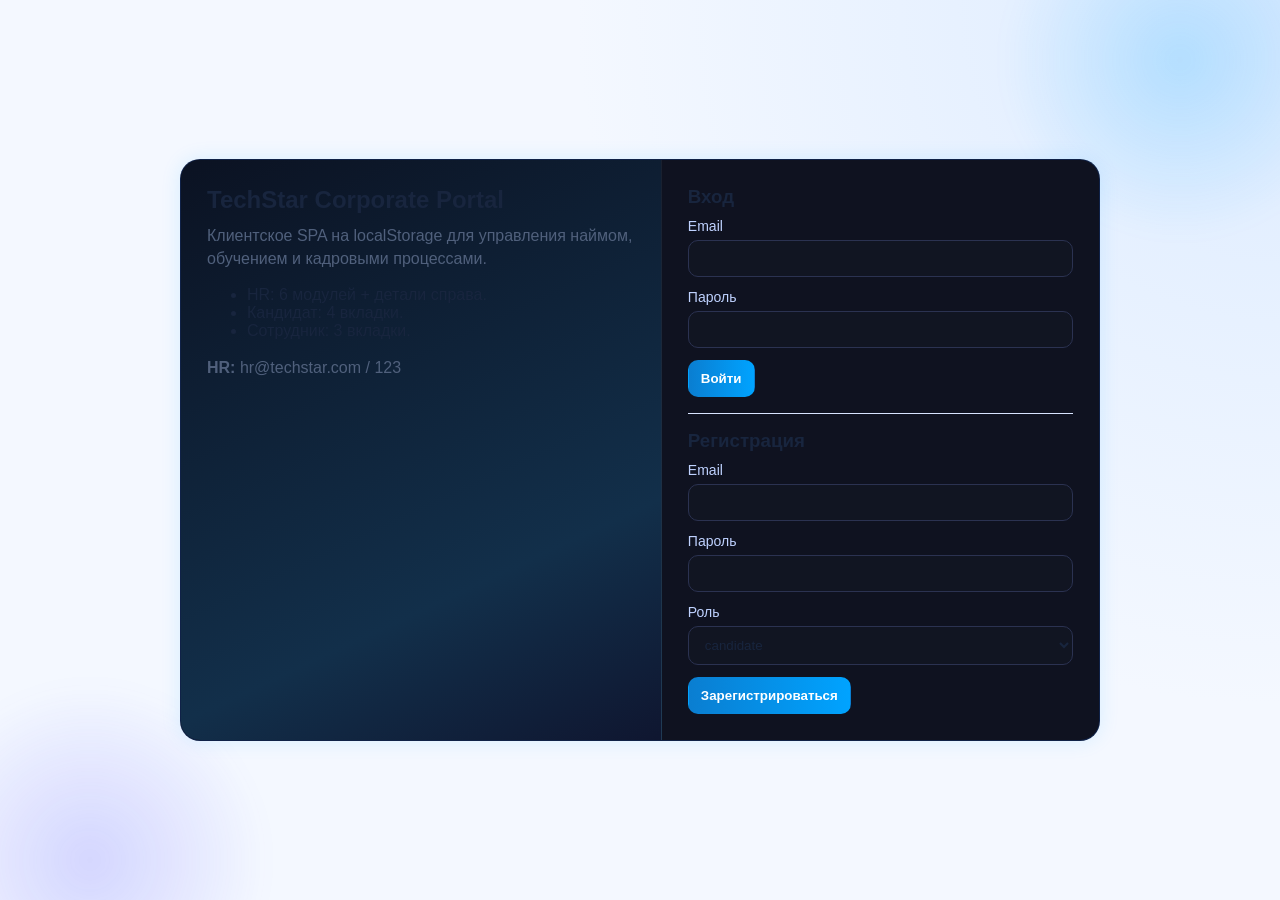
==== commit 02393dde: "Добавить переключение темы и расширенные анкеты кандидатов" ====
--- a/index.html
+++ b/index.html
@@ -18,6 +18,29 @@
       --warning: #f59e0b;
       --line: #23263D;
       --radius: 12px;
+      --bg-grad-1: #132640;
+      --bg-grad-2: #0A0A0F;
+      --card-glow: rgba(0, 163, 255, 0.22);
+      --card-shadow: 0 10px 28px rgba(0, 0, 0, 0.25);
+      --topbar-blur: rgba(18, 19, 32, 0.78);
+      --avatar-ring: rgba(0, 163, 255, 0.3);
+    }
+
+    body[data-theme="light"] {
+      --bg: #F4F8FF;
+      --panel: #FFFFFF;
+      --panel-soft: #EEF4FF;
+      --text: #18253E;
+      --muted: #50607C;
+      --neon: #1B6BFF;
+      --neon-soft: rgba(27, 107, 255, 0.18);
+      --line: #D8E4FF;
+      --bg-grad-1: #DCEBFF;
+      --bg-grad-2: #F4F8FF;
+      --card-glow: rgba(27, 107, 255, 0.14);
+      --card-shadow: 0 12px 34px rgba(24, 37, 62, 0.1);
+      --topbar-blur: rgba(255, 255, 255, 0.84);
+      --avatar-ring: rgba(27, 107, 255, 0.35);
     }
 
     * { box-sizing: border-box; }
@@ -25,9 +48,40 @@
     body {
       margin: 0;
       font-family: Inter, Segoe UI, Arial, sans-serif;
-      background: radial-gradient(circle at top right, #132640 0%, var(--bg) 45%);
+      background: radial-gradient(circle at top right, var(--bg-grad-1) 0%, var(--bg-grad-2) 45%);
       color: var(--text);
       min-height: 100vh;
+      transition: background .35s ease, color .25s ease;
+      position: relative;
+      overflow-x: hidden;
+    }
+
+    body::before, body::after {
+      content: '';
+      position: fixed;
+      pointer-events: none;
+      z-index: -1;
+      width: 360px;
+      height: 360px;
+      border-radius: 50%;
+      filter: blur(10px);
+      animation: floatGlow 12s ease-in-out infinite;
+    }
+    body::before {
+      top: -120px;
+      right: -80px;
+      background: radial-gradient(circle, rgba(0, 163, 255, .2) 0%, transparent 70%);
+    }
+    body::after {
+      bottom: -140px;
+      left: -90px;
+      background: radial-gradient(circle, rgba(82, 76, 255, .2) 0%, transparent 70%);
+      animation-delay: -5s;
+    }
+
+    @keyframes floatGlow {
+      0%,100% { transform: translateY(0px) scale(1); }
+      50% { transform: translateY(-16px) scale(1.06); }
     }
 
     .hidden { display: none !important; }
@@ -102,6 +156,12 @@
       border: 1px solid var(--line);
       border-radius: var(--radius);
       padding: 12px;
+      position: sticky;
+      top: 10px;
+      z-index: 4;
+      backdrop-filter: blur(12px);
+      background: var(--topbar-blur);
+      box-shadow: var(--card-shadow);
     }
     .topbar .badge {
       display: inline-block;
@@ -126,6 +186,11 @@
       border-radius: var(--radius);
       padding: 12px;
       overflow: auto;
+      box-shadow: var(--card-shadow);
+      transition: transform .2s ease, box-shadow .25s ease, border-color .2s ease;
+    }
+    .panel:hover {
+      border-color: rgba(110, 157, 255, .4);
     }
     .menu-item {
       display: block;
@@ -148,8 +213,61 @@
       margin-bottom: 8px;
       background: var(--panel-soft);
       cursor: pointer;
+      transition: transform .2s ease, box-shadow .25s ease, border-color .2s ease;
+      position: relative;
+      overflow: hidden;
+    }
+    .detail-card::after {
+      content: '';
+      position: absolute;
+      inset: 0;
+      background: linear-gradient(110deg, transparent 40%, rgba(255,255,255,.12) 48%, transparent 56%);
+      transform: translateX(-115%);
+      transition: transform .8s ease;
+      pointer-events: none;
+    }
+    .detail-card:hover::after { transform: translateX(115%); }
+    .detail-card:hover {
+      transform: translateY(-2px);
+      box-shadow: 0 0 0 1px var(--card-glow), 0 12px 25px rgba(0, 0, 0, 0.22);
+      border-color: color-mix(in srgb, var(--neon), #fff 20%);
     }
     .detail-card.active { border-color: var(--neon); }
+
+    .theme-toggle {
+      min-width: 170px;
+      background: linear-gradient(90deg, #4b4ff9, var(--neon));
+    }
+    .avatar {
+      width: 72px;
+      height: 72px;
+      border-radius: 50%;
+      object-fit: cover;
+      border: 2px solid var(--avatar-ring);
+      box-shadow: 0 0 0 4px rgba(126, 188, 255, .08);
+      background: #d9e7ff;
+    }
+    .profile-hero {
+      display: flex;
+      gap: 12px;
+      align-items: center;
+      padding: 10px;
+      border: 1px solid var(--line);
+      border-radius: 12px;
+      background: linear-gradient(135deg, color-mix(in srgb, var(--panel-soft), #fff 10%), var(--panel));
+      margin-bottom: 10px;
+    }
+    .meta-grid {
+      display: grid;
+      grid-template-columns: repeat(2, minmax(0, 1fr));
+      gap: 8px;
+    }
+    .meta-item {
+      background: var(--panel-soft);
+      border: 1px solid var(--line);
+      border-radius: 10px;
+      padding: 8px;
+    }
 
     table { width: 100%; border-collapse: collapse; }
     th, td { border-bottom: 1px solid var(--line); padding: 8px; font-size: 14px; text-align: left; }
@@ -224,6 +342,7 @@
       #hrMenu .menu-item { min-width: 140px; }
       .mobile-tabs-select { display: block; margin-bottom: 8px; }
       .tabs.collapse-mobile { display: none; }
+      .meta-grid { grid-template-columns: 1fr; }
     }
   </style>
 </head>
@@ -279,7 +398,7 @@
 
   <script>
     const KEYS = {
-      users: 'users', candidates: 'candidates', employees: 'employees', vacancies: 'vacancies', tests: 'tests', testResults: 'testResults', session: 'currentUser'
+      users: 'users', candidates: 'candidates', employees: 'employees', vacancies: 'vacancies', tests: 'tests', testResults: 'testResults', session: 'currentUser', theme: 'theme'
     };
 
     const CANDIDATE_STATUSES = ['Новый', 'В рассмотрении', 'Собеседование', 'Тест назначен', 'Оффер', 'Принят на работу', 'Отказ'];
@@ -301,6 +420,12 @@
     const setData = (k, v) => localStorage.setItem(k, JSON.stringify(v));
     const getSession = () => JSON.parse(localStorage.getItem(KEYS.session) || 'null');
     const setSession = v => localStorage.setItem(KEYS.session, JSON.stringify(v));
+    const getTheme = () => localStorage.getItem(KEYS.theme) || 'dark';
+    const setTheme = v => localStorage.setItem(KEYS.theme, v);
+
+    function applyTheme(theme = getTheme()) {
+      document.body.setAttribute('data-theme', theme);
+    }
 
     function initDemoData() {
       if (localStorage.getItem(KEYS.users)) return;
@@ -329,21 +454,29 @@
         {
           id: uid(), userId: cUsers[0].id, fullName: 'Алексей Смирнов', contacts: 'alex.smirnov@demo.com', desiredPosition: 'Frontend Engineer', status: 'В рассмотрении',
           experience: '2 года', education: 'СПбПУ, информатика', sourcing: 'LinkedIn', specialty: 'Web', skills: ['JavaScript', 'React'], educations: ['СПбПУ 2018-2022'], workPlaces: ['SoftByte (Junior Frontend)'],
+          city: 'Санкт-Петербург', portfolio: 'https://github.com/alex-smirnov-dev', about: 'Увлекаюсь интерактивными интерфейсами и web-анимациями.',
+          photo: 'https://images.unsplash.com/photo-1500648767791-00dcc994a43e?auto=format&fit=crop&w=300&q=80',
           vacancyId: vacancies[0].id, assignedTests: [], createdAt: now(), updatedAt: now(), lockResume: true
         },
         {
           id: uid(), userId: cUsers[1].id, fullName: 'Анна Кузнецова', contacts: 'anna.kuznetsova@demo.com', desiredPosition: 'Backend Engineer', status: 'Тест назначен',
           experience: '3 года', education: 'ИТМО', sourcing: 'hh.ru', specialty: 'Backend', skills: ['Node.js', 'SQL'], educations: ['ИТМО 2017-2021'], workPlaces: ['CodeRiver (Backend Dev)'],
+          city: 'Казань', portfolio: 'https://github.com/anna-kuznetsova', about: 'Люблю проектировать API и оптимизировать запросы.',
+          photo: 'https://images.unsplash.com/photo-1488426862026-3ee34a7d66df?auto=format&fit=crop&w=300&q=80',
           vacancyId: vacancies[1].id, assignedTests: [], createdAt: now(), updatedAt: now(), lockResume: true
         },
         {
           id: uid(), userId: cUsers[2].id, fullName: 'Дмитрий Попов', contacts: 'dmitry.popov@demo.com', desiredPosition: 'HR Generalist', status: 'Новый',
           experience: '1.5 года', education: 'РАНХиГС', sourcing: 'Referral', specialty: 'HR', skills: ['Рекрутинг', 'Оценка'], educations: ['РАНХиГС 2016-2020'], workPlaces: ['PeopleDrive (Recruiter)'],
+          city: 'Москва', portfolio: 'https://linkedin.com/in/dmitry-popov-hr', about: 'Фокус на адаптации и оценке навыков.',
+          photo: 'https://images.unsplash.com/photo-1544723795-3fb6469f5b39?auto=format&fit=crop&w=300&q=80',
           vacancyId: vacancies[2].id, assignedTests: [], createdAt: now(), updatedAt: now(), lockResume: false
         },
         {
           id: uid(), userId: null, fullName: 'Елена Морозова', contacts: 'elena.m@mail.com', desiredPosition: 'Frontend Engineer', status: 'Собеседование',
           experience: '4 года', education: 'МФТИ', sourcing: 'Telegram', specialty: 'Frontend', skills: ['Vue', 'TypeScript'], educations: ['МФТИ 2014-2018'], workPlaces: ['BrightApps'],
+          city: 'Новосибирск', portfolio: 'https://dribbble.com/elenam', about: 'Делаю красивые и удобные UX-сценарии.',
+          photo: 'https://images.unsplash.com/photo-1438761681033-6461ffad8d80?auto=format&fit=crop&w=300&q=80',
           vacancyId: vacancies[0].id, assignedTests: [], createdAt: now(), updatedAt: now(), lockResume: true
         }
       ]);
@@ -405,7 +538,7 @@
       setData(KEYS.users, users);
       if (role === 'candidate') {
         const arr = getData(KEYS.candidates);
-        arr.push({ id: uid(), userId: user.id, fullName: '', contacts: email, desiredPosition: '', status: 'Новый', experience: '', education: '', skills: [], educations: [], workPlaces: [], sourcing: '', specialty: '', vacancyId: null, assignedTests: [], createdAt: now(), updatedAt: now(), lockResume: false });
+        arr.push({ id: uid(), userId: user.id, fullName: '', contacts: email, desiredPosition: '', status: 'Новый', experience: '', education: '', skills: [], educations: [], workPlaces: [], sourcing: '', specialty: '', city: '', portfolio: '', about: '', photo: '', vacancyId: null, assignedTests: [], createdAt: now(), updatedAt: now(), lockResume: false });
         setData(KEYS.candidates, arr);
       } else {
         const arr = getData(KEYS.employees);
@@ -440,16 +573,28 @@
     }
 
     function renderTopbar(user, subtitle) {
+      const currentTheme = getTheme();
       return `
         <div class="topbar">
           <div>
             <h3>TechStar Portal</h3>
             <p>${esc(user.email)} · <span class="badge">${esc(user.role)}</span> · ${esc(subtitle)}</p>
           </div>
-          <button class="btn-danger" onclick="logout()">Выход</button>
+          <div class="actions">
+            <button class="theme-toggle" onclick="toggleTheme()">${currentTheme === 'dark' ? '☀️ Светлая тема' : '🌙 Тёмная тема'}</button>
+            <button class="btn-danger" onclick="logout()">Выход</button>
+          </div>
         </div>
       `;
     }
+
+    function toggleTheme() {
+      const next = getTheme() === 'dark' ? 'light' : 'dark';
+      setTheme(next);
+      applyTheme(next);
+      render();
+    }
+    window.toggleTheme = toggleTheme;
 
     /* HR */
     function renderHr(user) {
@@ -595,7 +740,17 @@
             ${CANDIDATE_STATUSES.map(s => `<option value="${s}" ${s===statusFilter?'selected':''}>${s}</option>`).join('')}
           </select>
         </div>
-        ${rows.map(c => `<div class="detail-card ${ui.hrSelected===c.id?'active':''}" onclick="selectHrItem(${c.id})"><strong>${esc(c.fullName || 'Без имени')}</strong><p>${esc(c.desiredPosition || '-')} · <span class="pill">${esc(c.status)}</span></p></div>`).join('') || '<p>Нет кандидатов.</p>'}
+        ${rows.map(c => `
+          <div class="detail-card ${ui.hrSelected===c.id?'active':''}" onclick="selectHrItem(${c.id})">
+            <div style="display:flex;justify-content:space-between;gap:8px;align-items:flex-start;">
+              <div>
+                <strong>${esc(c.fullName || 'Без имени')}</strong>
+                <p>${esc(c.desiredPosition || '-')} · <span class="pill">${esc(c.status)}</span></p>
+              </div>
+              <button class="btn-outline" onclick="openCandidateProfile(${c.id}); event.stopPropagation();">Анкета</button>
+            </div>
+          </div>
+        `).join('') || '<p>Нет кандидатов.</p>'}
       `;
     }
 
@@ -608,7 +763,18 @@
         <h4>${esc(c.fullName || 'Кандидат')}</h4>
         <p>Создан: ${formatDate(c.createdAt)} · Обновлён: ${formatDate(c.updatedAt)}</p>
         <form onsubmit="saveCandidateDetail(event, ${c.id})">
+          <div class="form-group"><label>Фото (URL)</label><input name="photo" value="${esc(c.photo||'')}" placeholder="https://..."></div>
+          <div class="grid grid-2">
+            <div class="form-group"><label>ФИО</label><input name="fullName" value="${esc(c.fullName||'')}"></div>
+            <div class="form-group"><label>Контакты</label><input name="contacts" value="${esc(c.contacts||'')}"></div>
+          </div>
+          <div class="form-group"><label>Желаемая должность</label><input name="desiredPosition" value="${esc(c.desiredPosition||'')}"></div>
           <div class="form-group"><label>Статус</label><select name="status">${CANDIDATE_STATUSES.map(s => `<option ${s===c.status?'selected':''}>${s}</option>`).join('')}</select></div>
+          <div class="grid grid-2">
+            <div class="form-group"><label>Город</label><input name="city" value="${esc(c.city||'')}"></div>
+            <div class="form-group"><label>Портфолио / LinkedIn</label><input name="portfolio" value="${esc(c.portfolio||'')}"></div>
+          </div>
+          <div class="form-group"><label>О себе</label><textarea name="about">${esc(c.about||'')}</textarea></div>
           <div class="form-group"><label>Стаж</label><input name="experience" value="${esc(c.experience||'')}"></div>
           <div class="form-group"><label>Образование</label><input name="education" value="${esc(c.education||'')}"></div>
           <div class="form-group"><label>Направление подбора</label><input name="sourcing" value="${esc(c.sourcing||'')}"></div>
@@ -620,6 +786,7 @@
           <div class="form-group"><label>Назначить тестирование</label><select name="assignedTests" multiple size="4">${tests.map(t => `<option value="${t.id}" ${(c.assignedTests||[]).includes(t.id)?'selected':''}>${esc(t.title)}</option>`).join('')}</select></div>
           <div class="actions">
             <button type="submit">Сохранить</button>
+            <button type="button" class="btn-outline" onclick="openCandidateProfile(${c.id})">Открыть анкету</button>
             <button type="button" class="btn-success" onclick="hireCandidate(${c.id})">Принять на работу</button>
           </div>
         </form>
@@ -633,6 +800,7 @@
       const vacancies = getData(KEYS.vacancies);
       openModal('Добавить кандидата', `
         <form onsubmit="createCandidate(event)">
+          <div class="form-group"><label>Фото (URL)</label><input name="photo" placeholder="https://..."></div>
           <div class="grid grid-2">
             <div class="form-group"><label>ФИО</label><input name="fullName" required></div>
             <div class="form-group"><label>Контакты</label><input name="contacts" required></div>
@@ -641,6 +809,11 @@
             <div class="form-group"><label>Желаемая должность</label><input name="desiredPosition" required></div>
             <div class="form-group"><label>Вакансия</label><select name="vacancyId"><option value="">Не выбрана</option>${vacancies.map(v => `<option value="${v.id}">${esc(v.title)}</option>`).join('')}</select></div>
           </div>
+          <div class="grid grid-2">
+            <div class="form-group"><label>Город</label><input name="city"></div>
+            <div class="form-group"><label>Портфолио</label><input name="portfolio"></div>
+          </div>
+          <div class="form-group"><label>О себе</label><textarea name="about"></textarea></div>
           <button type="submit">Сохранить</button>
         </form>
       `);
@@ -650,7 +823,7 @@
       e.preventDefault();
       const fd = Object.fromEntries(new FormData(e.target).entries());
       const arr = getData(KEYS.candidates);
-      arr.push({ id: uid(), userId: null, fullName: fd.fullName, contacts: fd.contacts, desiredPosition: fd.desiredPosition, status: 'Новый', experience: '', education: '', skills: [], educations: [], workPlaces: [], sourcing: '', specialty: '', vacancyId: Number(fd.vacancyId) || null, assignedTests: [], createdAt: now(), updatedAt: now(), lockResume: true });
+      arr.push({ id: uid(), userId: null, fullName: fd.fullName, contacts: fd.contacts, desiredPosition: fd.desiredPosition, status: 'Новый', experience: '', education: '', skills: [], educations: [], workPlaces: [], sourcing: '', specialty: '', city: fd.city || '', portfolio: fd.portfolio || '', about: fd.about || '', photo: fd.photo || '', vacancyId: Number(fd.vacancyId) || null, assignedTests: [], createdAt: now(), updatedAt: now(), lockResume: true });
       setData(KEYS.candidates, arr);
       closeModal();
       render();
@@ -664,7 +837,14 @@
       const f = e.target;
       arr[idx] = {
         ...arr[idx],
+        photo: f.photo.value,
+        fullName: f.fullName.value,
+        contacts: f.contacts.value,
+        desiredPosition: f.desiredPosition.value,
         status: f.status.value,
+        city: f.city.value,
+        portfolio: f.portfolio.value,
+        about: f.about.value,
         experience: f.experience.value,
         education: f.education.value,
         sourcing: f.sourcing.value,
@@ -713,10 +893,48 @@
       render();
     }
 
+    function candidateProfileHtml(candidate) {
+      const vacancy = getData(KEYS.vacancies).find(v => v.id === candidate.vacancyId);
+      return `
+        <div class="profile-hero">
+          <img class="avatar" src="${esc(candidate.photo || 'https://via.placeholder.com/140x140?text=No+Photo')}" alt="Фото кандидата">
+          <div>
+            <h3>${esc(candidate.fullName || 'Кандидат')}</h3>
+            <p>${esc(candidate.desiredPosition || 'Позиция не указана')} · <span class="pill">${esc(candidate.status || '—')}</span></p>
+            <p>${esc(candidate.contacts || 'Контакты не указаны')}</p>
+          </div>
+        </div>
+        <div class="meta-grid">
+          <div class="meta-item"><strong>Город</strong><p>${esc(candidate.city || 'Не указан')}</p></div>
+          <div class="meta-item"><strong>Стаж</strong><p>${esc(candidate.experience || 'Не указан')}</p></div>
+          <div class="meta-item"><strong>Вакансия</strong><p>${esc(vacancy?.title || 'Не назначена')}</p></div>
+          <div class="meta-item"><strong>Источник</strong><p>${esc(candidate.sourcing || 'Не указан')}</p></div>
+        </div>
+        <div class="meta-item" style="margin-top:8px;"><strong>О себе</strong><p>${esc(candidate.about || 'Не заполнено')}</p></div>
+        <div class="meta-item" style="margin-top:8px;"><strong>Портфолио</strong><p>${candidate.portfolio ? `<a href="${esc(candidate.portfolio)}" target="_blank" rel="noreferrer">${esc(candidate.portfolio)}</a>` : 'Не указано'}</p></div>
+        <div class="meta-item" style="margin-top:8px;"><strong>Образование</strong><p>${esc((candidate.educations || [candidate.education]).filter(Boolean).join(', ') || 'Не заполнено')}</p></div>
+        <div class="meta-item" style="margin-top:8px;"><strong>Навыки</strong><p>${esc((candidate.skills || []).join(', ') || 'Не указаны')}</p></div>
+        <div class="meta-item" style="margin-top:8px;"><strong>Опыт работы</strong><p>${esc((candidate.workPlaces || []).join(', ') || 'Не заполнено')}</p></div>
+      `;
+    }
+
+    function openCandidateProfile(candidateId) {
+      const candidate = getData(KEYS.candidates).find(c => c.id === candidateId);
+      if (!candidate) return alert('Анкета кандидата не найдена');
+      openModal(`Анкета: ${candidate.fullName || 'Кандидат'}`, candidateProfileHtml(candidate));
+    }
+
+    function openCandidateProfileByUser(userId) {
+      const candidate = getData(KEYS.candidates).find(c => c.userId === userId);
+      if (!candidate) return alert('Анкета не найдена');
+      openModal('Предпросмотр анкеты', candidateProfileHtml(candidate));
+    }
+
     window.openCandidateModal = openCandidateModal;
     window.createCandidate = createCandidate;
     window.saveCandidateDetail = saveCandidateDetail;
     window.hireCandidate = hireCandidate;
+    window.openCandidateProfile = openCandidateProfile;
 
     /* HR: stats */
     function hrStatsMain() {
@@ -935,16 +1153,32 @@
       return `
         <h3>Моё резюме</h3>
         <p>Статус: <span class="pill">${esc(c.status)}</span></p>
+        <div class="profile-hero">
+          <img class="avatar" src="${esc(c.photo || 'https://via.placeholder.com/140x140?text=Photo')}" alt="Фото кандидата">
+          <div>
+            <h4>${esc(c.fullName || 'Ваше имя')}</h4>
+            <p>${esc(c.desiredPosition || 'Желаемая должность')}</p>
+          </div>
+        </div>
         <form onsubmit="saveCandidateResume(event)" ${locked ? 'style="opacity:.75;"' : ''}>
+          <div class="form-group"><label>Фото (URL)</label><input name="photo" value="${esc(c.photo || '')}" ${locked?'disabled':''}></div>
           <div class="grid grid-2">
             <div class="form-group"><label>ФИО</label><input name="fullName" value="${esc(c.fullName || '')}" ${locked?'disabled':''} required></div>
             <div class="form-group"><label>Контакты</label><input name="contacts" value="${esc(c.contacts || '')}" ${locked?'disabled':''} required></div>
           </div>
           <div class="form-group"><label>Желаемая должность</label><input name="desiredPosition" value="${esc(c.desiredPosition || '')}" ${locked?'disabled':''} required></div>
+          <div class="grid grid-2">
+            <div class="form-group"><label>Город</label><input name="city" value="${esc(c.city || '')}" ${locked?'disabled':''}></div>
+            <div class="form-group"><label>Портфолио / LinkedIn</label><input name="portfolio" value="${esc(c.portfolio || '')}" ${locked?'disabled':''}></div>
+          </div>
+          <div class="form-group"><label>О себе</label><textarea name="about" ${locked?'disabled':''}>${esc(c.about || '')}</textarea></div>
           <div class="form-group"><label>Опыт</label><textarea name="experience" ${locked?'disabled':''}>${esc(c.experience || '')}</textarea></div>
           <div class="form-group"><label>Образование</label><textarea name="education" ${locked?'disabled':''}>${esc(c.education || '')}</textarea></div>
           <div class="form-group"><label>Навыки (через ;)</label><input name="skills" value="${esc((c.skills || []).join('; '))}" ${locked?'disabled':''}></div>
-          <button type="submit" ${locked?'disabled':''}>Отправить резюме</button>
+          <div class="actions">
+            <button type="submit" ${locked?'disabled':''}>Отправить резюме</button>
+            <button type="button" class="btn-outline" onclick="openCandidateProfileByUser(${user.id})">Открыть анкету</button>
+          </div>
         </form>
         ${locked ? '<p>Редактирование заблокировано после отправки или смены статуса HR.</p>' : ''}
       `;
@@ -960,6 +1194,10 @@
       arr[idx] = {
         ...arr[idx],
         ...fd,
+        photo: fd.photo,
+        city: fd.city,
+        portfolio: fd.portfolio,
+        about: fd.about,
         skills: fd.skills.split(';').map(s => s.trim()).filter(Boolean),
         updatedAt: now(),
         status: ['Новый'].includes(arr[idx].status) ? 'В рассмотрении' : arr[idx].status,
@@ -1153,6 +1391,11 @@
       register(document.getElementById('regEmail').value.trim(), document.getElementById('regPassword').value, document.getElementById('regRole').value);
     });
 
+    if (!localStorage.getItem(KEYS.theme)) {
+      const prefersLight = window.matchMedia && window.matchMedia('(prefers-color-scheme: light)').matches;
+      setTheme(prefersLight ? 'light' : 'dark');
+    }
+    applyTheme();
     initDemoData();
     render();
   </script>
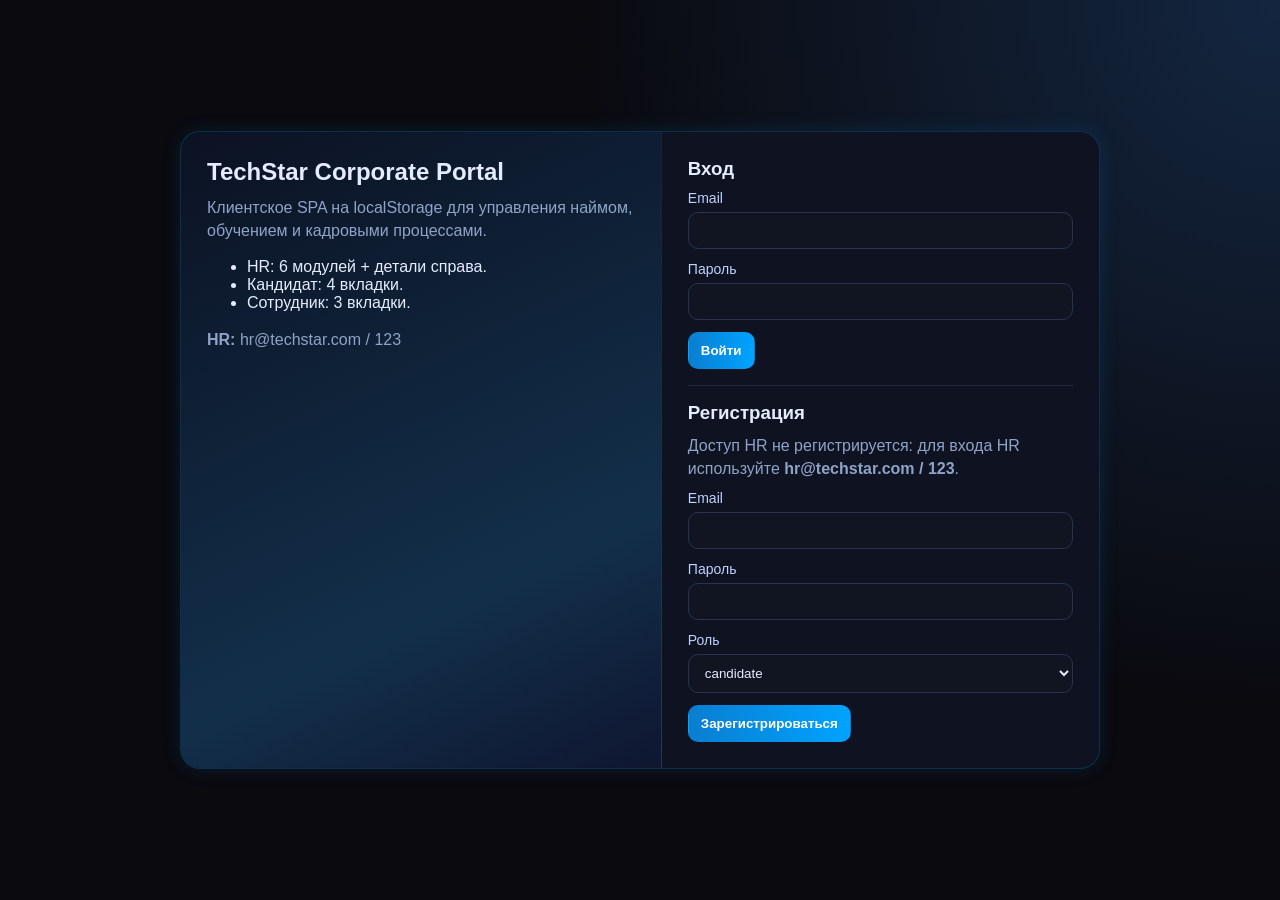
==== commit cc406d73: "Обновить светлую тему и фильтрацию анкет" ====
--- a/index.html
+++ b/index.html
@@ -18,29 +18,17 @@
       --warning: #f59e0b;
       --line: #23263D;
       --radius: 12px;
-      --bg-grad-1: #132640;
-      --bg-grad-2: #0A0A0F;
-      --card-glow: rgba(0, 163, 255, 0.22);
-      --card-shadow: 0 10px 28px rgba(0, 0, 0, 0.25);
-      --topbar-blur: rgba(18, 19, 32, 0.78);
-      --avatar-ring: rgba(0, 163, 255, 0.3);
-    }
-
-    body[data-theme="light"] {
-      --bg: #F4F8FF;
+    }
+    body.light-theme {
+      --bg: #EEF4FF;
       --panel: #FFFFFF;
-      --panel-soft: #EEF4FF;
-      --text: #18253E;
-      --muted: #50607C;
-      --neon: #1B6BFF;
-      --neon-soft: rgba(27, 107, 255, 0.18);
-      --line: #D8E4FF;
-      --bg-grad-1: #DCEBFF;
-      --bg-grad-2: #F4F8FF;
-      --card-glow: rgba(27, 107, 255, 0.14);
-      --card-shadow: 0 12px 34px rgba(24, 37, 62, 0.1);
-      --topbar-blur: rgba(255, 255, 255, 0.84);
-      --avatar-ring: rgba(27, 107, 255, 0.35);
+      --panel-soft: #F4F8FF;
+      --text: #132038;
+      --muted: #5A6F96;
+      --neon: #1F6BFF;
+      --neon-soft: rgba(31, 107, 255, 0.2);
+      --line: #D7E1F2;
+      background: radial-gradient(circle at top right, #DCEBFF 0%, var(--bg) 58%);
     }
 
     * { box-sizing: border-box; }
@@ -48,40 +36,9 @@
     body {
       margin: 0;
       font-family: Inter, Segoe UI, Arial, sans-serif;
-      background: radial-gradient(circle at top right, var(--bg-grad-1) 0%, var(--bg-grad-2) 45%);
+      background: radial-gradient(circle at top right, #132640 0%, var(--bg) 45%);
       color: var(--text);
       min-height: 100vh;
-      transition: background .35s ease, color .25s ease;
-      position: relative;
-      overflow-x: hidden;
-    }
-
-    body::before, body::after {
-      content: '';
-      position: fixed;
-      pointer-events: none;
-      z-index: -1;
-      width: 360px;
-      height: 360px;
-      border-radius: 50%;
-      filter: blur(10px);
-      animation: floatGlow 12s ease-in-out infinite;
-    }
-    body::before {
-      top: -120px;
-      right: -80px;
-      background: radial-gradient(circle, rgba(0, 163, 255, .2) 0%, transparent 70%);
-    }
-    body::after {
-      bottom: -140px;
-      left: -90px;
-      background: radial-gradient(circle, rgba(82, 76, 255, .2) 0%, transparent 70%);
-      animation-delay: -5s;
-    }
-
-    @keyframes floatGlow {
-      0%,100% { transform: translateY(0px) scale(1); }
-      50% { transform: translateY(-16px) scale(1.06); }
     }
 
     .hidden { display: none !important; }
@@ -156,12 +113,6 @@
       border: 1px solid var(--line);
       border-radius: var(--radius);
       padding: 12px;
-      position: sticky;
-      top: 10px;
-      z-index: 4;
-      backdrop-filter: blur(12px);
-      background: var(--topbar-blur);
-      box-shadow: var(--card-shadow);
     }
     .topbar .badge {
       display: inline-block;
@@ -171,6 +122,22 @@
       border-radius: 999px;
       font-size: 12px;
     }
+    body.light-theme .topbar .badge { color: #1F6BFF; }
+    .theme-toggle {
+      width: 42px;
+      height: 42px;
+      border-radius: 999px;
+      padding: 0;
+      font-size: 20px;
+      display: inline-flex;
+      align-items: center;
+      justify-content: center;
+      background: #EAF0FF;
+      border: 1px solid #BCD2FF;
+      color: #1F6BFF;
+      line-height: 1;
+    }
+    .theme-toggle:hover { transform: translateY(-1px) scale(1.02); }
 
     /* HR layout */
     .hr-layout {
@@ -186,11 +153,6 @@
       border-radius: var(--radius);
       padding: 12px;
       overflow: auto;
-      box-shadow: var(--card-shadow);
-      transition: transform .2s ease, box-shadow .25s ease, border-color .2s ease;
-    }
-    .panel:hover {
-      border-color: rgba(110, 157, 255, .4);
     }
     .menu-item {
       display: block;
@@ -213,61 +175,9 @@
       margin-bottom: 8px;
       background: var(--panel-soft);
       cursor: pointer;
-      transition: transform .2s ease, box-shadow .25s ease, border-color .2s ease;
-      position: relative;
-      overflow: hidden;
-    }
-    .detail-card::after {
-      content: '';
-      position: absolute;
-      inset: 0;
-      background: linear-gradient(110deg, transparent 40%, rgba(255,255,255,.12) 48%, transparent 56%);
-      transform: translateX(-115%);
-      transition: transform .8s ease;
-      pointer-events: none;
-    }
-    .detail-card:hover::after { transform: translateX(115%); }
-    .detail-card:hover {
-      transform: translateY(-2px);
-      box-shadow: 0 0 0 1px var(--card-glow), 0 12px 25px rgba(0, 0, 0, 0.22);
-      border-color: color-mix(in srgb, var(--neon), #fff 20%);
     }
     .detail-card.active { border-color: var(--neon); }
-
-    .theme-toggle {
-      min-width: 170px;
-      background: linear-gradient(90deg, #4b4ff9, var(--neon));
-    }
-    .avatar {
-      width: 72px;
-      height: 72px;
-      border-radius: 50%;
-      object-fit: cover;
-      border: 2px solid var(--avatar-ring);
-      box-shadow: 0 0 0 4px rgba(126, 188, 255, .08);
-      background: #d9e7ff;
-    }
-    .profile-hero {
-      display: flex;
-      gap: 12px;
-      align-items: center;
-      padding: 10px;
-      border: 1px solid var(--line);
-      border-radius: 12px;
-      background: linear-gradient(135deg, color-mix(in srgb, var(--panel-soft), #fff 10%), var(--panel));
-      margin-bottom: 10px;
-    }
-    .meta-grid {
-      display: grid;
-      grid-template-columns: repeat(2, minmax(0, 1fr));
-      gap: 8px;
-    }
-    .meta-item {
-      background: var(--panel-soft);
-      border: 1px solid var(--line);
-      border-radius: 10px;
-      padding: 8px;
-    }
+    body.light-theme .detail-card { background: #F7FAFF; }
 
     table { width: 100%; border-collapse: collapse; }
     th, td { border-bottom: 1px solid var(--line); padding: 8px; font-size: 14px; text-align: left; }
@@ -286,6 +196,7 @@
     .tabs { display: flex; gap: 8px; flex-wrap: wrap; margin: 10px 0 14px; }
     .tab-btn { background: #13192D; border: 1px solid #2F3E63; }
     .tab-btn.active { border-color: var(--neon); color: #AEE2FF; box-shadow: 0 0 12px var(--neon-soft); }
+    body.light-theme .tab-btn.active { color: #1F6BFF; }
 
     .grid { display: grid; gap: 10px; }
     .grid-2 { grid-template-columns: repeat(2, minmax(0, 1fr)); }
@@ -318,6 +229,7 @@
       border-radius: 14px;
       padding: 16px;
     }
+    body.light-theme .modal-box { background: #FFFFFF; }
 
     #hrDetailsToggle { display: none; margin-bottom: 8px; }
 
@@ -342,7 +254,6 @@
       #hrMenu .menu-item { min-width: 140px; }
       .mobile-tabs-select { display: block; margin-bottom: 8px; }
       .tabs.collapse-mobile { display: none; }
-      .meta-grid { grid-template-columns: 1fr; }
     }
   </style>
 </head>
@@ -368,6 +279,7 @@
         </form>
         <hr>
         <h3>Регистрация</h3>
+        <p>Доступ HR не регистрируется: для входа HR используйте <strong>hr@techstar.com / 123</strong>.</p>
         <form id="registerForm">
           <div class="form-group"><label>Email</label><input id="regEmail" type="email" required></div>
           <div class="form-group"><label>Пароль</label><input id="regPassword" type="password" minlength="3" required></div>
@@ -398,7 +310,7 @@
 
   <script>
     const KEYS = {
-      users: 'users', candidates: 'candidates', employees: 'employees', vacancies: 'vacancies', tests: 'tests', testResults: 'testResults', session: 'currentUser', theme: 'theme'
+      users: 'users', candidates: 'candidates', employees: 'employees', vacancies: 'vacancies', tests: 'tests', testResults: 'testResults', session: 'currentUser', theme: 'portalTheme'
     };
 
     const CANDIDATE_STATUSES = ['Новый', 'В рассмотрении', 'Собеседование', 'Тест назначен', 'Оффер', 'Принят на работу', 'Отказ'];
@@ -420,12 +332,6 @@
     const setData = (k, v) => localStorage.setItem(k, JSON.stringify(v));
     const getSession = () => JSON.parse(localStorage.getItem(KEYS.session) || 'null');
     const setSession = v => localStorage.setItem(KEYS.session, JSON.stringify(v));
-    const getTheme = () => localStorage.getItem(KEYS.theme) || 'dark';
-    const setTheme = v => localStorage.setItem(KEYS.theme, v);
-
-    function applyTheme(theme = getTheme()) {
-      document.body.setAttribute('data-theme', theme);
-    }
 
     function initDemoData() {
       if (localStorage.getItem(KEYS.users)) return;
@@ -454,29 +360,21 @@
         {
           id: uid(), userId: cUsers[0].id, fullName: 'Алексей Смирнов', contacts: 'alex.smirnov@demo.com', desiredPosition: 'Frontend Engineer', status: 'В рассмотрении',
           experience: '2 года', education: 'СПбПУ, информатика', sourcing: 'LinkedIn', specialty: 'Web', skills: ['JavaScript', 'React'], educations: ['СПбПУ 2018-2022'], workPlaces: ['SoftByte (Junior Frontend)'],
-          city: 'Санкт-Петербург', portfolio: 'https://github.com/alex-smirnov-dev', about: 'Увлекаюсь интерактивными интерфейсами и web-анимациями.',
-          photo: 'https://images.unsplash.com/photo-1500648767791-00dcc994a43e?auto=format&fit=crop&w=300&q=80',
           vacancyId: vacancies[0].id, assignedTests: [], createdAt: now(), updatedAt: now(), lockResume: true
         },
         {
           id: uid(), userId: cUsers[1].id, fullName: 'Анна Кузнецова', contacts: 'anna.kuznetsova@demo.com', desiredPosition: 'Backend Engineer', status: 'Тест назначен',
           experience: '3 года', education: 'ИТМО', sourcing: 'hh.ru', specialty: 'Backend', skills: ['Node.js', 'SQL'], educations: ['ИТМО 2017-2021'], workPlaces: ['CodeRiver (Backend Dev)'],
-          city: 'Казань', portfolio: 'https://github.com/anna-kuznetsova', about: 'Люблю проектировать API и оптимизировать запросы.',
-          photo: 'https://images.unsplash.com/photo-1488426862026-3ee34a7d66df?auto=format&fit=crop&w=300&q=80',
           vacancyId: vacancies[1].id, assignedTests: [], createdAt: now(), updatedAt: now(), lockResume: true
         },
         {
           id: uid(), userId: cUsers[2].id, fullName: 'Дмитрий Попов', contacts: 'dmitry.popov@demo.com', desiredPosition: 'HR Generalist', status: 'Новый',
           experience: '1.5 года', education: 'РАНХиГС', sourcing: 'Referral', specialty: 'HR', skills: ['Рекрутинг', 'Оценка'], educations: ['РАНХиГС 2016-2020'], workPlaces: ['PeopleDrive (Recruiter)'],
-          city: 'Москва', portfolio: 'https://linkedin.com/in/dmitry-popov-hr', about: 'Фокус на адаптации и оценке навыков.',
-          photo: 'https://images.unsplash.com/photo-1544723795-3fb6469f5b39?auto=format&fit=crop&w=300&q=80',
           vacancyId: vacancies[2].id, assignedTests: [], createdAt: now(), updatedAt: now(), lockResume: false
         },
         {
           id: uid(), userId: null, fullName: 'Елена Морозова', contacts: 'elena.m@mail.com', desiredPosition: 'Frontend Engineer', status: 'Собеседование',
           experience: '4 года', education: 'МФТИ', sourcing: 'Telegram', specialty: 'Frontend', skills: ['Vue', 'TypeScript'], educations: ['МФТИ 2014-2018'], workPlaces: ['BrightApps'],
-          city: 'Новосибирск', portfolio: 'https://dribbble.com/elenam', about: 'Делаю красивые и удобные UX-сценарии.',
-          photo: 'https://images.unsplash.com/photo-1438761681033-6461ffad8d80?auto=format&fit=crop&w=300&q=80',
           vacancyId: vacancies[0].id, assignedTests: [], createdAt: now(), updatedAt: now(), lockResume: true
         }
       ]);
@@ -512,6 +410,22 @@
       setData(KEYS.testResults, []);
     }
 
+    function getTheme() {
+      return localStorage.getItem(KEYS.theme) || 'dark';
+    }
+
+    function applyTheme(theme) {
+      document.body.classList.toggle('light-theme', theme === 'light');
+    }
+
+    function toggleTheme() {
+      const next = getTheme() === 'light' ? 'dark' : 'light';
+      localStorage.setItem(KEYS.theme, next);
+      applyTheme(next);
+      render();
+    }
+    window.toggleTheme = toggleTheme;
+
     function openModal(title, html) {
       document.getElementById('modalTitle').textContent = title;
       document.getElementById('modalBody').innerHTML = html;
@@ -538,7 +452,7 @@
       setData(KEYS.users, users);
       if (role === 'candidate') {
         const arr = getData(KEYS.candidates);
-        arr.push({ id: uid(), userId: user.id, fullName: '', contacts: email, desiredPosition: '', status: 'Новый', experience: '', education: '', skills: [], educations: [], workPlaces: [], sourcing: '', specialty: '', city: '', portfolio: '', about: '', photo: '', vacancyId: null, assignedTests: [], createdAt: now(), updatedAt: now(), lockResume: false });
+        arr.push({ id: uid(), userId: user.id, fullName: '', contacts: email, desiredPosition: '', status: 'Новый', experience: '', education: '', skills: [], educations: [], workPlaces: [], sourcing: '', specialty: '', vacancyId: null, assignedTests: [], createdAt: now(), updatedAt: now(), lockResume: false });
         setData(KEYS.candidates, arr);
       } else {
         const arr = getData(KEYS.employees);
@@ -573,7 +487,7 @@
     }
 
     function renderTopbar(user, subtitle) {
-      const currentTheme = getTheme();
+      const isLight = getTheme() === 'light';
       return `
         <div class="topbar">
           <div>
@@ -581,20 +495,12 @@
             <p>${esc(user.email)} · <span class="badge">${esc(user.role)}</span> · ${esc(subtitle)}</p>
           </div>
           <div class="actions">
-            <button class="theme-toggle" onclick="toggleTheme()">${currentTheme === 'dark' ? '☀️ Светлая тема' : '🌙 Тёмная тема'}</button>
+            <button class="theme-toggle" onclick="toggleTheme()" title="${isLight ? 'Включить тёмную тему' : 'Включить светлую тему'}" aria-label="${isLight ? 'Включить тёмную тему' : 'Включить светлую тему'}">${isLight ? '☾' : '☀'}</button>
             <button class="btn-danger" onclick="logout()">Выход</button>
           </div>
         </div>
       `;
     }
-
-    function toggleTheme() {
-      const next = getTheme() === 'dark' ? 'light' : 'dark';
-      setTheme(next);
-      applyTheme(next);
-      render();
-    }
-    window.toggleTheme = toggleTheme;
 
     /* HR */
     function renderHr(user) {
@@ -719,7 +625,8 @@
 
     /* HR: Candidates */
     function hrCandidatesMain() {
-      const candidates = getData(KEYS.candidates).filter(c => c.status !== 'Принят на работу');
+      const source = getData(KEYS.candidates).filter(c => c.status !== 'Принят на работу');
+      const candidates = source.slice(0, Math.max(0, source.length - 2));
       const search = (document.getElementById('candSearch')?.value || '').toLowerCase();
       const statusFilter = document.getElementById('candFilter')?.value || 'all';
       const rows = candidates.filter(c => {
@@ -733,6 +640,7 @@
           <h3>Кандидаты</h3>
           <button onclick="openCandidateModal()">Добавить кандидата</button>
         </div>
+        <p>Показываются все анкеты, кроме двух последних добавленных.</p>
         <div class="grid grid-2" style="margin-bottom:8px;">
           <input id="candSearch" placeholder="Поиск по ФИО/должности" oninput="render()" value="${esc(search)}">
           <select id="candFilter" onchange="render()">
@@ -740,17 +648,7 @@
             ${CANDIDATE_STATUSES.map(s => `<option value="${s}" ${s===statusFilter?'selected':''}>${s}</option>`).join('')}
           </select>
         </div>
-        ${rows.map(c => `
-          <div class="detail-card ${ui.hrSelected===c.id?'active':''}" onclick="selectHrItem(${c.id})">
-            <div style="display:flex;justify-content:space-between;gap:8px;align-items:flex-start;">
-              <div>
-                <strong>${esc(c.fullName || 'Без имени')}</strong>
-                <p>${esc(c.desiredPosition || '-')} · <span class="pill">${esc(c.status)}</span></p>
-              </div>
-              <button class="btn-outline" onclick="openCandidateProfile(${c.id}); event.stopPropagation();">Анкета</button>
-            </div>
-          </div>
-        `).join('') || '<p>Нет кандидатов.</p>'}
+        ${rows.map(c => `<div class="detail-card ${ui.hrSelected===c.id?'active':''}" onclick="selectHrItem(${c.id})"><strong>${esc(c.fullName || 'Без имени')}</strong><p>${esc(c.desiredPosition || '-')} · <span class="pill">${esc(c.status)}</span></p></div>`).join('') || '<p>Нет кандидатов.</p>'}
       `;
     }
 
@@ -763,18 +661,7 @@
         <h4>${esc(c.fullName || 'Кандидат')}</h4>
         <p>Создан: ${formatDate(c.createdAt)} · Обновлён: ${formatDate(c.updatedAt)}</p>
         <form onsubmit="saveCandidateDetail(event, ${c.id})">
-          <div class="form-group"><label>Фото (URL)</label><input name="photo" value="${esc(c.photo||'')}" placeholder="https://..."></div>
-          <div class="grid grid-2">
-            <div class="form-group"><label>ФИО</label><input name="fullName" value="${esc(c.fullName||'')}"></div>
-            <div class="form-group"><label>Контакты</label><input name="contacts" value="${esc(c.contacts||'')}"></div>
-          </div>
-          <div class="form-group"><label>Желаемая должность</label><input name="desiredPosition" value="${esc(c.desiredPosition||'')}"></div>
           <div class="form-group"><label>Статус</label><select name="status">${CANDIDATE_STATUSES.map(s => `<option ${s===c.status?'selected':''}>${s}</option>`).join('')}</select></div>
-          <div class="grid grid-2">
-            <div class="form-group"><label>Город</label><input name="city" value="${esc(c.city||'')}"></div>
-            <div class="form-group"><label>Портфолио / LinkedIn</label><input name="portfolio" value="${esc(c.portfolio||'')}"></div>
-          </div>
-          <div class="form-group"><label>О себе</label><textarea name="about">${esc(c.about||'')}</textarea></div>
           <div class="form-group"><label>Стаж</label><input name="experience" value="${esc(c.experience||'')}"></div>
           <div class="form-group"><label>Образование</label><input name="education" value="${esc(c.education||'')}"></div>
           <div class="form-group"><label>Направление подбора</label><input name="sourcing" value="${esc(c.sourcing||'')}"></div>
@@ -786,7 +673,6 @@
           <div class="form-group"><label>Назначить тестирование</label><select name="assignedTests" multiple size="4">${tests.map(t => `<option value="${t.id}" ${(c.assignedTests||[]).includes(t.id)?'selected':''}>${esc(t.title)}</option>`).join('')}</select></div>
           <div class="actions">
             <button type="submit">Сохранить</button>
-            <button type="button" class="btn-outline" onclick="openCandidateProfile(${c.id})">Открыть анкету</button>
             <button type="button" class="btn-success" onclick="hireCandidate(${c.id})">Принять на работу</button>
           </div>
         </form>
@@ -800,7 +686,6 @@
       const vacancies = getData(KEYS.vacancies);
       openModal('Добавить кандидата', `
         <form onsubmit="createCandidate(event)">
-          <div class="form-group"><label>Фото (URL)</label><input name="photo" placeholder="https://..."></div>
           <div class="grid grid-2">
             <div class="form-group"><label>ФИО</label><input name="fullName" required></div>
             <div class="form-group"><label>Контакты</label><input name="contacts" required></div>
@@ -809,11 +694,6 @@
             <div class="form-group"><label>Желаемая должность</label><input name="desiredPosition" required></div>
             <div class="form-group"><label>Вакансия</label><select name="vacancyId"><option value="">Не выбрана</option>${vacancies.map(v => `<option value="${v.id}">${esc(v.title)}</option>`).join('')}</select></div>
           </div>
-          <div class="grid grid-2">
-            <div class="form-group"><label>Город</label><input name="city"></div>
-            <div class="form-group"><label>Портфолио</label><input name="portfolio"></div>
-          </div>
-          <div class="form-group"><label>О себе</label><textarea name="about"></textarea></div>
           <button type="submit">Сохранить</button>
         </form>
       `);
@@ -823,7 +703,7 @@
       e.preventDefault();
       const fd = Object.fromEntries(new FormData(e.target).entries());
       const arr = getData(KEYS.candidates);
-      arr.push({ id: uid(), userId: null, fullName: fd.fullName, contacts: fd.contacts, desiredPosition: fd.desiredPosition, status: 'Новый', experience: '', education: '', skills: [], educations: [], workPlaces: [], sourcing: '', specialty: '', city: fd.city || '', portfolio: fd.portfolio || '', about: fd.about || '', photo: fd.photo || '', vacancyId: Number(fd.vacancyId) || null, assignedTests: [], createdAt: now(), updatedAt: now(), lockResume: true });
+      arr.push({ id: uid(), userId: null, fullName: fd.fullName, contacts: fd.contacts, desiredPosition: fd.desiredPosition, status: 'Новый', experience: '', education: '', skills: [], educations: [], workPlaces: [], sourcing: '', specialty: '', vacancyId: Number(fd.vacancyId) || null, assignedTests: [], createdAt: now(), updatedAt: now(), lockResume: true });
       setData(KEYS.candidates, arr);
       closeModal();
       render();
@@ -837,14 +717,7 @@
       const f = e.target;
       arr[idx] = {
         ...arr[idx],
-        photo: f.photo.value,
-        fullName: f.fullName.value,
-        contacts: f.contacts.value,
-        desiredPosition: f.desiredPosition.value,
         status: f.status.value,
-        city: f.city.value,
-        portfolio: f.portfolio.value,
-        about: f.about.value,
         experience: f.experience.value,
         education: f.education.value,
         sourcing: f.sourcing.value,
@@ -893,48 +766,10 @@
       render();
     }
 
-    function candidateProfileHtml(candidate) {
-      const vacancy = getData(KEYS.vacancies).find(v => v.id === candidate.vacancyId);
-      return `
-        <div class="profile-hero">
-          <img class="avatar" src="${esc(candidate.photo || 'https://via.placeholder.com/140x140?text=No+Photo')}" alt="Фото кандидата">
-          <div>
-            <h3>${esc(candidate.fullName || 'Кандидат')}</h3>
-            <p>${esc(candidate.desiredPosition || 'Позиция не указана')} · <span class="pill">${esc(candidate.status || '—')}</span></p>
-            <p>${esc(candidate.contacts || 'Контакты не указаны')}</p>
-          </div>
-        </div>
-        <div class="meta-grid">
-          <div class="meta-item"><strong>Город</strong><p>${esc(candidate.city || 'Не указан')}</p></div>
-          <div class="meta-item"><strong>Стаж</strong><p>${esc(candidate.experience || 'Не указан')}</p></div>
-          <div class="meta-item"><strong>Вакансия</strong><p>${esc(vacancy?.title || 'Не назначена')}</p></div>
-          <div class="meta-item"><strong>Источник</strong><p>${esc(candidate.sourcing || 'Не указан')}</p></div>
-        </div>
-        <div class="meta-item" style="margin-top:8px;"><strong>О себе</strong><p>${esc(candidate.about || 'Не заполнено')}</p></div>
-        <div class="meta-item" style="margin-top:8px;"><strong>Портфолио</strong><p>${candidate.portfolio ? `<a href="${esc(candidate.portfolio)}" target="_blank" rel="noreferrer">${esc(candidate.portfolio)}</a>` : 'Не указано'}</p></div>
-        <div class="meta-item" style="margin-top:8px;"><strong>Образование</strong><p>${esc((candidate.educations || [candidate.education]).filter(Boolean).join(', ') || 'Не заполнено')}</p></div>
-        <div class="meta-item" style="margin-top:8px;"><strong>Навыки</strong><p>${esc((candidate.skills || []).join(', ') || 'Не указаны')}</p></div>
-        <div class="meta-item" style="margin-top:8px;"><strong>Опыт работы</strong><p>${esc((candidate.workPlaces || []).join(', ') || 'Не заполнено')}</p></div>
-      `;
-    }
-
-    function openCandidateProfile(candidateId) {
-      const candidate = getData(KEYS.candidates).find(c => c.id === candidateId);
-      if (!candidate) return alert('Анкета кандидата не найдена');
-      openModal(`Анкета: ${candidate.fullName || 'Кандидат'}`, candidateProfileHtml(candidate));
-    }
-
-    function openCandidateProfileByUser(userId) {
-      const candidate = getData(KEYS.candidates).find(c => c.userId === userId);
-      if (!candidate) return alert('Анкета не найдена');
-      openModal('Предпросмотр анкеты', candidateProfileHtml(candidate));
-    }
-
     window.openCandidateModal = openCandidateModal;
     window.createCandidate = createCandidate;
     window.saveCandidateDetail = saveCandidateDetail;
     window.hireCandidate = hireCandidate;
-    window.openCandidateProfile = openCandidateProfile;
 
     /* HR: stats */
     function hrStatsMain() {
@@ -1153,32 +988,16 @@
       return `
         <h3>Моё резюме</h3>
         <p>Статус: <span class="pill">${esc(c.status)}</span></p>
-        <div class="profile-hero">
-          <img class="avatar" src="${esc(c.photo || 'https://via.placeholder.com/140x140?text=Photo')}" alt="Фото кандидата">
-          <div>
-            <h4>${esc(c.fullName || 'Ваше имя')}</h4>
-            <p>${esc(c.desiredPosition || 'Желаемая должность')}</p>
-          </div>
-        </div>
         <form onsubmit="saveCandidateResume(event)" ${locked ? 'style="opacity:.75;"' : ''}>
-          <div class="form-group"><label>Фото (URL)</label><input name="photo" value="${esc(c.photo || '')}" ${locked?'disabled':''}></div>
           <div class="grid grid-2">
             <div class="form-group"><label>ФИО</label><input name="fullName" value="${esc(c.fullName || '')}" ${locked?'disabled':''} required></div>
             <div class="form-group"><label>Контакты</label><input name="contacts" value="${esc(c.contacts || '')}" ${locked?'disabled':''} required></div>
           </div>
           <div class="form-group"><label>Желаемая должность</label><input name="desiredPosition" value="${esc(c.desiredPosition || '')}" ${locked?'disabled':''} required></div>
-          <div class="grid grid-2">
-            <div class="form-group"><label>Город</label><input name="city" value="${esc(c.city || '')}" ${locked?'disabled':''}></div>
-            <div class="form-group"><label>Портфолио / LinkedIn</label><input name="portfolio" value="${esc(c.portfolio || '')}" ${locked?'disabled':''}></div>
-          </div>
-          <div class="form-group"><label>О себе</label><textarea name="about" ${locked?'disabled':''}>${esc(c.about || '')}</textarea></div>
           <div class="form-group"><label>Опыт</label><textarea name="experience" ${locked?'disabled':''}>${esc(c.experience || '')}</textarea></div>
           <div class="form-group"><label>Образование</label><textarea name="education" ${locked?'disabled':''}>${esc(c.education || '')}</textarea></div>
           <div class="form-group"><label>Навыки (через ;)</label><input name="skills" value="${esc((c.skills || []).join('; '))}" ${locked?'disabled':''}></div>
-          <div class="actions">
-            <button type="submit" ${locked?'disabled':''}>Отправить резюме</button>
-            <button type="button" class="btn-outline" onclick="openCandidateProfileByUser(${user.id})">Открыть анкету</button>
-          </div>
+          <button type="submit" ${locked?'disabled':''}>Отправить резюме</button>
         </form>
         ${locked ? '<p>Редактирование заблокировано после отправки или смены статуса HR.</p>' : ''}
       `;
@@ -1194,10 +1013,6 @@
       arr[idx] = {
         ...arr[idx],
         ...fd,
-        photo: fd.photo,
-        city: fd.city,
-        portfolio: fd.portfolio,
-        about: fd.about,
         skills: fd.skills.split(';').map(s => s.trim()).filter(Boolean),
         updatedAt: now(),
         status: ['Новый'].includes(arr[idx].status) ? 'В рассмотрении' : arr[idx].status,
@@ -1391,11 +1206,7 @@
       register(document.getElementById('regEmail').value.trim(), document.getElementById('regPassword').value, document.getElementById('regRole').value);
     });
 
-    if (!localStorage.getItem(KEYS.theme)) {
-      const prefersLight = window.matchMedia && window.matchMedia('(prefers-color-scheme: light)').matches;
-      setTheme(prefersLight ? 'light' : 'dark');
-    }
-    applyTheme();
+    applyTheme(getTheme());
     initDemoData();
     render();
   </script>
